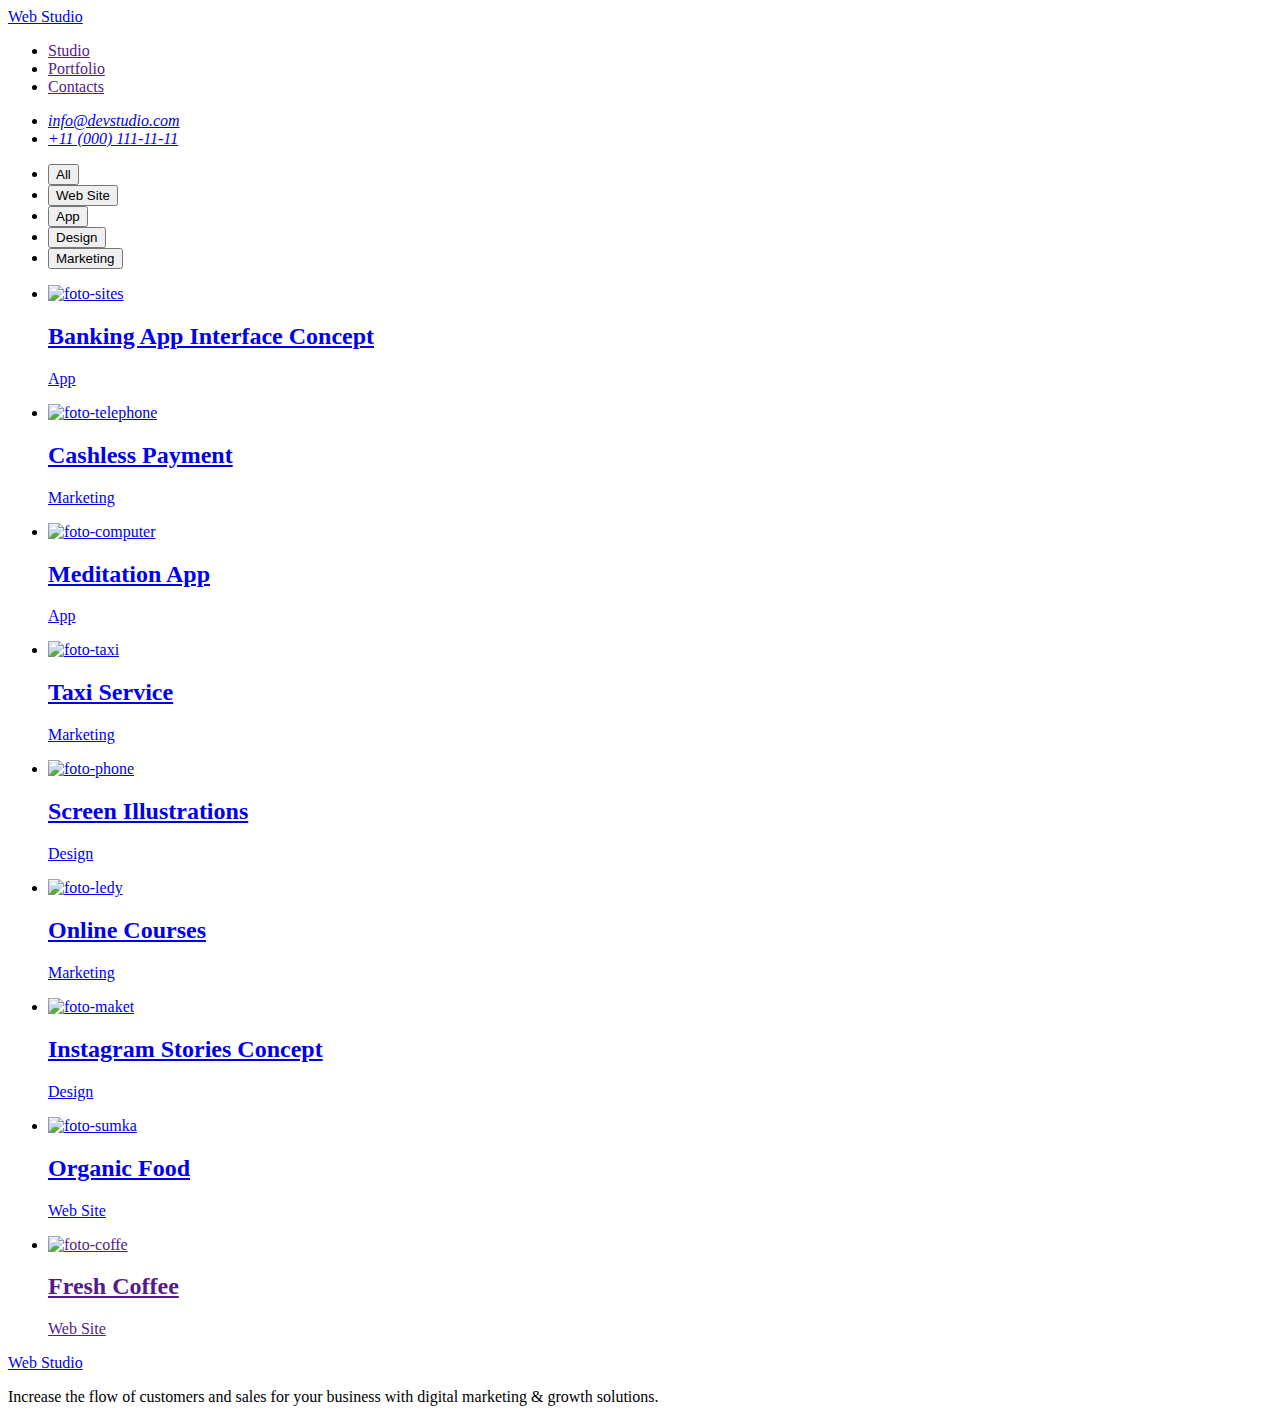
==== portfolio.html @ c6e87c1d "update 123" ====
<!DOCTYPE html>
<html lang="en">
  <head>
    <meta charset="UTF-8" />
    <meta http-equiv="X-UA-Compatible" content="IE=edge" />
    <meta name="viewport" content="width=device-width, initial-scale=1.0" />
    <title>Portfolio</title>
    <link rel="preconnect" href="https://fonts.googleapis.com" />
    <link rel="preconnect" href="https://fonts.gstatic.com" crossorigin />
    <link
      href="https://fonts.googleapis.com/css2?family=Raleway:wght@800&family=Roboto:wght@400;500;700;900&display=swap"
      rel="stylesheet"
    />
    <link rel="stylesheet" href="./css/styles.css" />
  </head>
  <body>
    <!-- Header -->
    <header class="header">
      <nav class="header-nav">
        <a class="nav-link link" href="./portfolio.html"
          >Web <span class="logo-text logo-text-header">Studio</span>
        </a>
        <ul class="header-items list">
          <li class="header-item">
            <a class="header-link link" href="">Studio</a>
          </li>
          <li class="header-item">
            <a class="header-link link" href="">Portfolio</a>
          </li>
          <li class="header-item">
            <a class="header-link link" href="">Contacts</a>
          </li>
        </ul>
      </nav>
      <address class="adress">
        <ul class="list-contact list">
          <li class="contact-item list">
            <a class="contact-link link" href="mailto:info@devstudio.com"
              >info@devstudio.com</a
            >
          </li>

          <li class="contact-item list">
            <a class="contact-link link" href="tel:+110001111111"
              >+11 (000) 111-11-11</a
            >
          </li>
        </ul>
      </address>
    </header>
    <!-- Унікальний контент сторінки -->
    <main>
      <section>
        <h1 class="heading" hidden>WebStudio</h1>
        <ul class="hero-pages list">
          <li class="hero-page-item list">
            <button class="hero-btn" type="button">All</button>
          </li>
          <li class="hero-page-item list">
            <button class="hero-btn" type="button">Web Site</button>
          </li>
          <li class="hero-page-item list">
            <button class="hero-btn" type="button">App</button>
          </li>
          <li class="hero-page-item list">
            <button class="hero-btn" type="button">Design</button>
          </li>
          <li class="hero-page-item list">
            <button class="hero-btn" type="button">Marketing</button>
          </li>
        </ul>
        <ul class="lists-apps list">
          <li class=" lists-apps-item link">
            <a class="hero-links lin" href="./portfolio.html">
              <img
                src="./images/apps/site.jpg"
                alt="foto-sites"
                width="360"
                height="300"
              />
              <h2 class="caption-text">Banking App Interface Concept</h2>
              <p class="desk-list">App</p>
            </a>
          </li>
          <li class=" lists-apps-item link">
            <a class="hero-links lin" href="./portfolio.html">
              <img
                src="./images/apps/tel.jpg"
                alt="foto-telephone"
                width="360"
                height="300"
              />
              <h2 class="caption-text">Cashless Payment</h2>
              <p class="desk-list">Marketing</p>
            </a>
          </li>
          <li class=" lists-apps-item link">
            <a class="hero-links lin" href="./portfolio.html">
              <img
                src="./images/gadjet/gadjet-computer.jpg"
                alt="foto-computer"
                width="360"
                height="300"
              />
              <h2 class="caption-text">Meditation App</h2>
              <p class="desk-list">App</p>
            </a>
          </li>
          <li class=" lists-apps-item link">
            <a class="hero-links lin" href="./portfolio.html">
              <img
                class="taxi-img"
                src="./images/service/taxi.jpg"
                alt="foto-taxi"
                width="360"
                height="300"
              />
              <h2 class="caption-text">Taxi Service</h2>
              <p class="desk-list">Marketing</p>
            </a>
          </li>
          <li class=" lists-apps-item link">
            <a class="hero-links lin" href="./portfolio.html">
              <img
                class="phone-item"
                src="./images/service/phone.jpg"
                alt="foto-phone"
                width="360"
                height="300"
              />
              <h2 class="caption-text">Screen Illustrations</h2>
              <p class="desk-list">Design</p>
            </a>
          </li>
          <li class=" lists-apps-item link">
            <a class="hero-links lin" href="./portfolio.html">
              <img
                class="ledi-img"
                src="./images/service/ledy.jpg"
                alt="foto-ledy"
                width="360"
                height="300"
              />
              <h2 class="caption-text">Online Courses</h2>
              <p class="desk-list">Marketing</p>
            </a>
          </li>
          <li class=" lists-apps-item link">
            <a class="hero-links lin" href="./portfolio.html">
              <img
                class="maket-img"
                src="./images/concepts/maket.jpg"
                alt="foto-maket"
                width="360"
                height="300"
              />
              <h2 class="caption-text">Instagram Stories Concept</h2>
              <p class="desk-list">Design</p>
            </a>
          </li>
          <li class=" lists-apps-item link">
            <a class="hero-links lin" href="./portfolio.html">
              <img
                class="sumka-img"
                src="./images/concepts/sumka.jpg"
                alt="foto-sumka"
                width="360"
                height="300"
              />
              <h2 class="caption-text">Organic Food</h2>
              <p class="desk-list">Web Site</p>
            </a>
          </li>
          <li class=" lists-apps-item link">
            <a class="hero-links lin" href="">
              <img
                class="coffee-img"
                src="./images/concepts/coffe.jpg"
                alt="foto-coffe"
                width="360"
                height="300"
              />
              <h2 class="caption-text">Fresh Coffee</h2>
              <p class="desk-list">Web Site</p>
            </a>
          </li>
        </ul>
      </section>
    </main>
    <!-- Footer -->
    <footer class="footer">
      <a class="nav-link link" href="./index.html"
        >Web <span class="logo-text logo-text-footer">Studio</span>
      </a>
      <p class="text-footer-link">
        Increase the flow of customers and sales for your business with digital
        marketing & growth solutions.
      </p>
    </footer>
  </body>
</html>
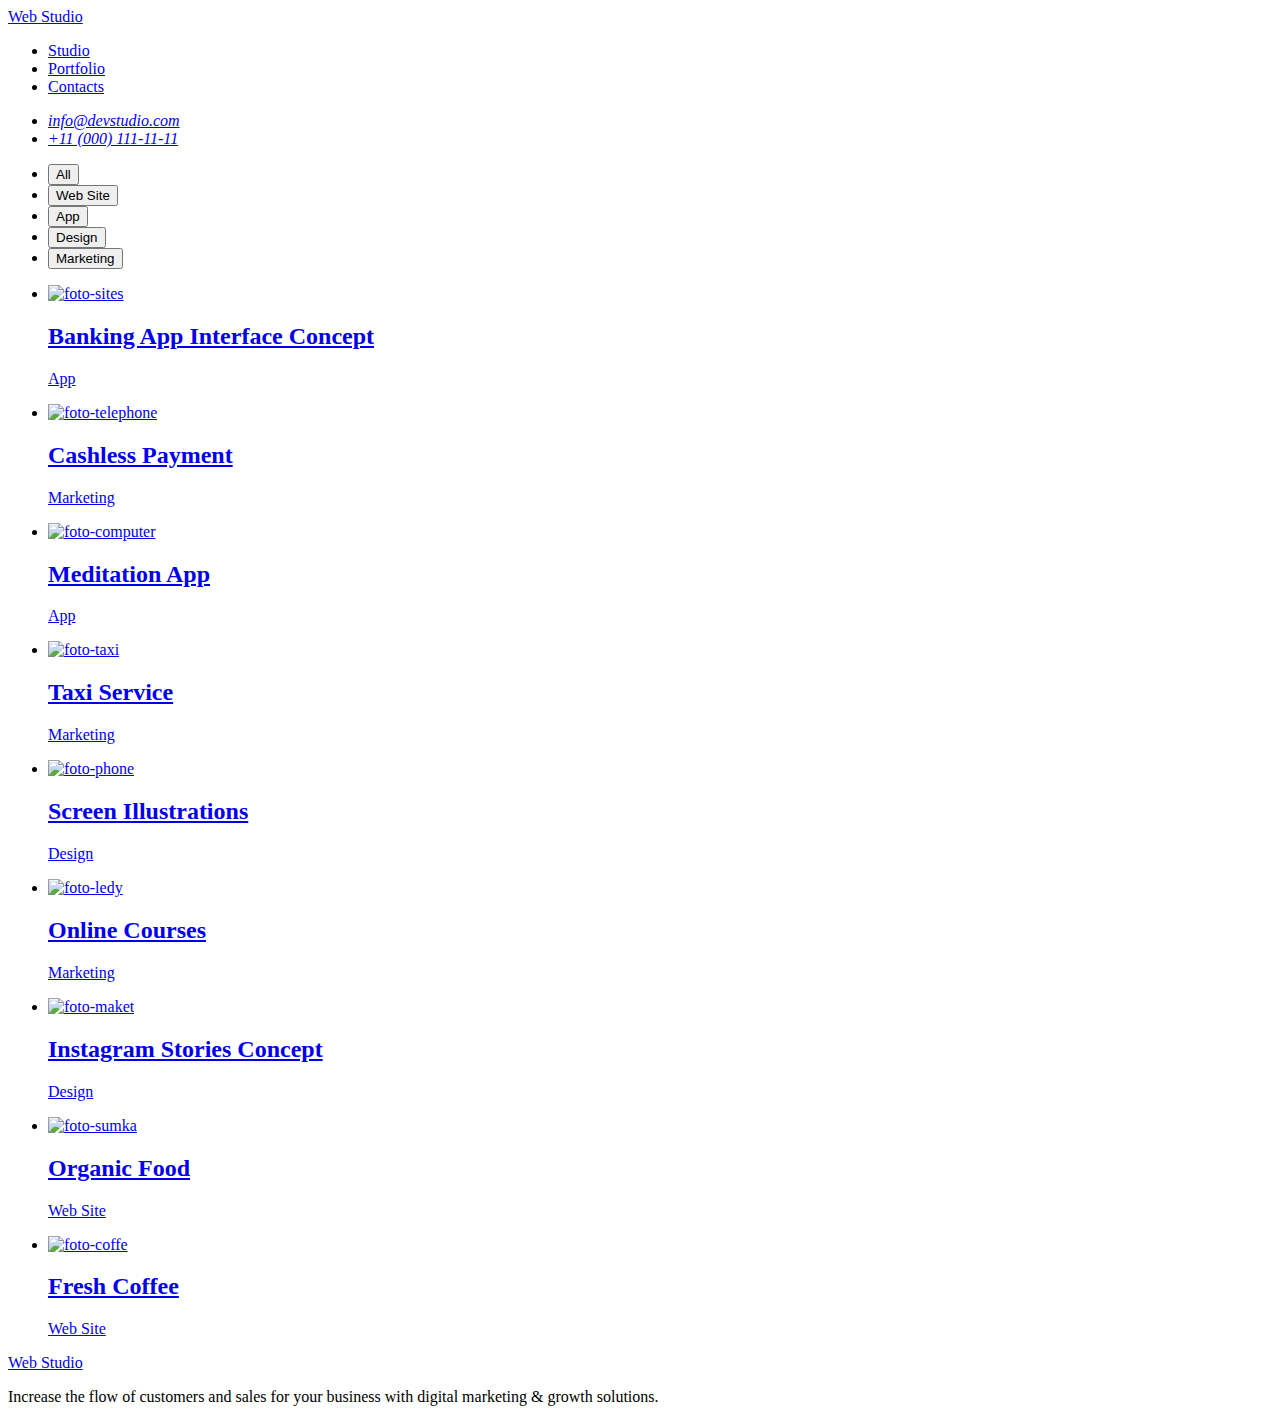
==== commit e25e2a51: "Update portfolio.html" ====
--- a/portfolio.html
+++ b/portfolio.html
@@ -17,18 +17,18 @@
     <!-- Header -->
     <header class="header">
       <nav class="header-nav">
-        <a class="nav-link link" href="./portfolio.html"
+        <a href="./index.html" class="nav-link link"
           >Web <span class="logo-text logo-text-header">Studio</span>
         </a>
         <ul class="header-items list">
           <li class="header-item">
-            <a class="header-link link" href="">Studio</a>
+            <a href="./index.html" class="header-link link">Studio</a>
           </li>
           <li class="header-item">
-            <a class="header-link link" href="">Portfolio</a>
+            <a href="./portfolio.html" class="header-link link">Portfolio</a>
           </li>
           <li class="header-item">
-            <a class="header-link link" href="">Contacts</a>
+            <a href="#" class="header-link link">Contacts</a>
           </li>
         </ul>
       </nav>
@@ -70,8 +70,8 @@
           </li>
         </ul>
         <ul class="lists-apps list">
-          <li class=" lists-apps-item link">
-            <a class="hero-links lin" href="./portfolio.html">
+          <li class="lists-apps-item link">
+            <a href="#" class="hero-links lin">
               <img
                 src="./images/apps/site.jpg"
                 alt="foto-sites"
@@ -82,10 +82,10 @@
               <p class="desk-list">App</p>
             </a>
           </li>
-          <li class=" lists-apps-item link">
-            <a class="hero-links lin" href="./portfolio.html">
-              <img
-                src="./images/apps/tel.jpg"
+          <li class="lists-apps-item link">
+            <a href="#" class="hero-links link">
+              <img
+                src="./images/gadjet/gadjet-telephone.jpg"
                 alt="foto-telephone"
                 width="360"
                 height="300"
@@ -94,8 +94,8 @@
               <p class="desk-list">Marketing</p>
             </a>
           </li>
-          <li class=" lists-apps-item link">
-            <a class="hero-links lin" href="./portfolio.html">
+          <li class="lists-apps-item link">
+            <a href="#" class="hero-links link">
               <img
                 src="./images/gadjet/gadjet-computer.jpg"
                 alt="foto-computer"
@@ -106,8 +106,8 @@
               <p class="desk-list">App</p>
             </a>
           </li>
-          <li class=" lists-apps-item link">
-            <a class="hero-links lin" href="./portfolio.html">
+          <li class="lists-apps-item link">
+            <a href="#" class="hero-links link">
               <img
                 class="taxi-img"
                 src="./images/service/taxi.jpg"
@@ -119,8 +119,8 @@
               <p class="desk-list">Marketing</p>
             </a>
           </li>
-          <li class=" lists-apps-item link">
-            <a class="hero-links lin" href="./portfolio.html">
+          <li class="lists-apps-item link">
+            <a href="#" class="hero-links link">
               <img
                 class="phone-item"
                 src="./images/service/phone.jpg"
@@ -132,8 +132,8 @@
               <p class="desk-list">Design</p>
             </a>
           </li>
-          <li class=" lists-apps-item link">
-            <a class="hero-links lin" href="./portfolio.html">
+          <li class="lists-apps-item link">
+            <a href="#" class="hero-links link">
               <img
                 class="ledi-img"
                 src="./images/service/ledy.jpg"
@@ -145,8 +145,8 @@
               <p class="desk-list">Marketing</p>
             </a>
           </li>
-          <li class=" lists-apps-item link">
-            <a class="hero-links lin" href="./portfolio.html">
+          <li class="lists-apps-item link">
+            <a href="#" class="hero-links link">
               <img
                 class="maket-img"
                 src="./images/concepts/maket.jpg"
@@ -158,8 +158,8 @@
               <p class="desk-list">Design</p>
             </a>
           </li>
-          <li class=" lists-apps-item link">
-            <a class="hero-links lin" href="./portfolio.html">
+          <li class="lists-apps-item list">
+            <a href="#" class="hero-links link">
               <img
                 class="sumka-img"
                 src="./images/concepts/sumka.jpg"
@@ -171,8 +171,8 @@
               <p class="desk-list">Web Site</p>
             </a>
           </li>
-          <li class=" lists-apps-item link">
-            <a class="hero-links lin" href="">
+          <li class="lists-apps-item list">
+            <a href="#" class="hero-links link">
               <img
                 class="coffee-img"
                 src="./images/concepts/coffe.jpg"
@@ -189,7 +189,7 @@
     </main>
     <!-- Footer -->
     <footer class="footer">
-      <a class="nav-link link" href="./index.html"
+      <a class="nav-link link" href="./portfolio.html"
         >Web <span class="logo-text logo-text-footer">Studio</span>
       </a>
       <p class="text-footer-link">
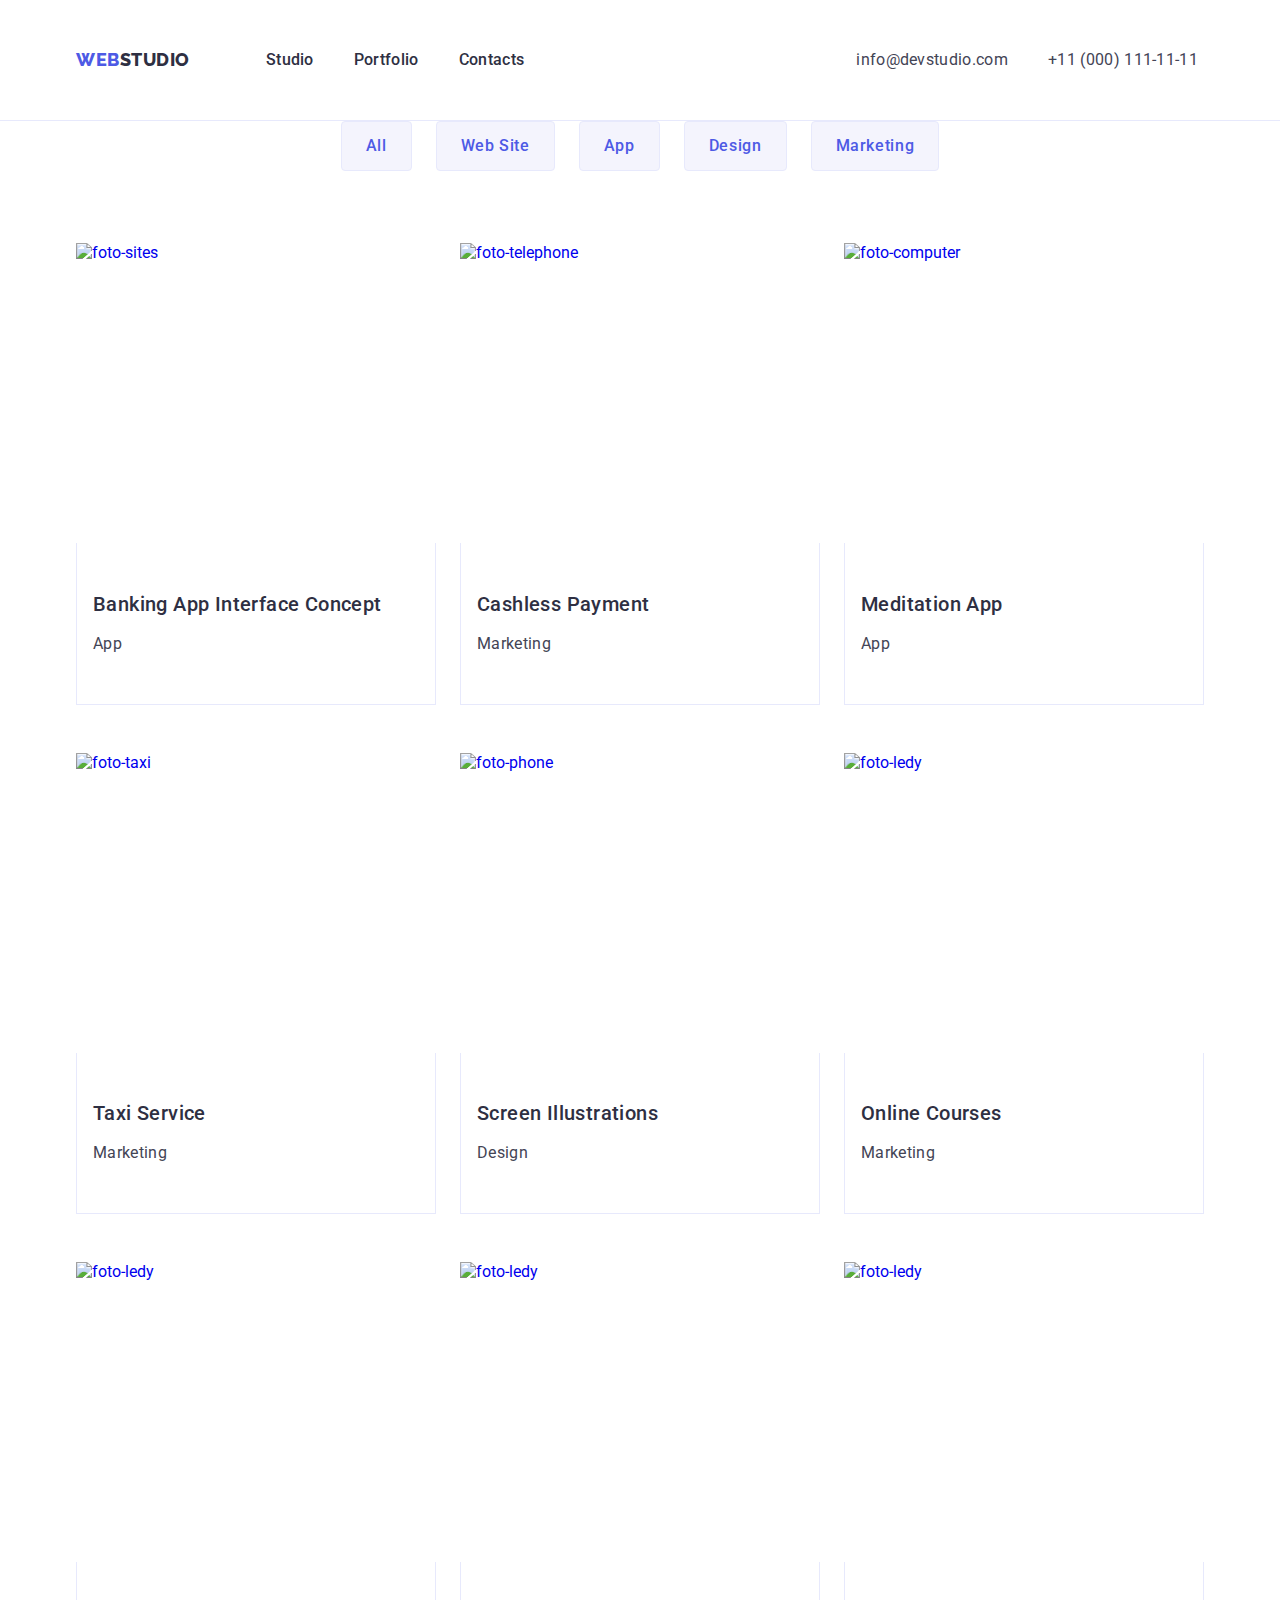
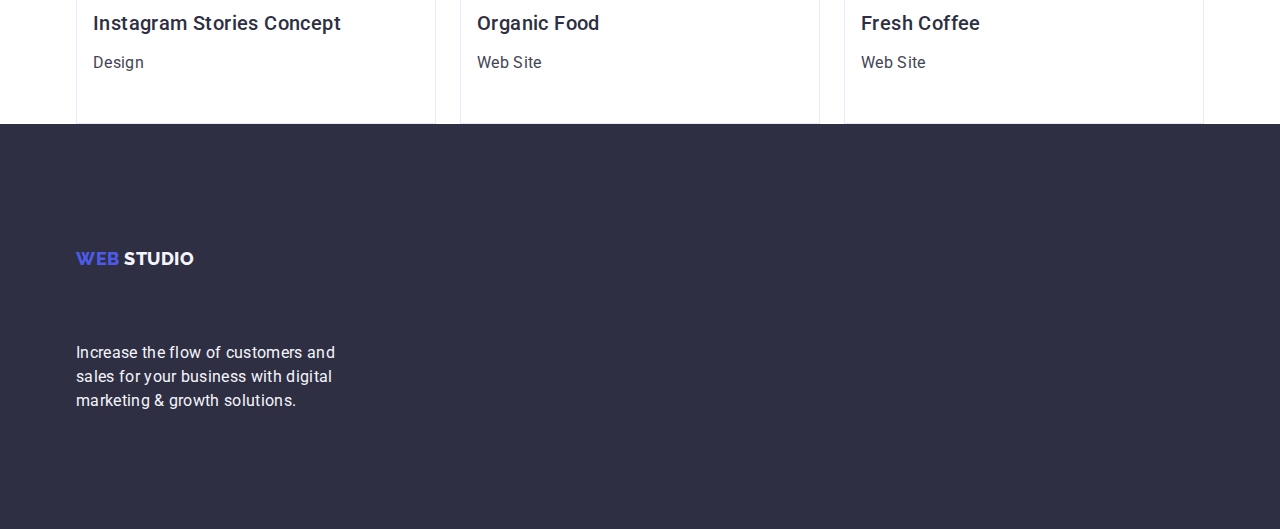
==== commit 8ca71203: "final" ====
--- a/portfolio.html
+++ b/portfolio.html
@@ -11,191 +11,229 @@
       href="https://fonts.googleapis.com/css2?family=Raleway:wght@800&family=Roboto:wght@400;500;700;900&display=swap"
       rel="stylesheet"
     />
+    <link
+      rel="stylesheet"
+      href="https://cdnjs.cloudflare.com/ajax/libs/modern-normalize/1.1.0/modern-normalize.min.css"
+      integrity="sha512-wpPYUAdjBVSE4KJnH1VR1HeZfpl1ub8YT/NKx4PuQ5NmX2tKuGu6U/JRp5y+Y8XG2tV+wKQpNHVUX03MfMFn9Q=="
+      crossorigin="anonymous"
+      referrerpolicy="no-referrer"
+    />
     <link rel="stylesheet" href="./css/styles.css" />
   </head>
   <body>
     <!-- Header -->
     <header class="header">
-      <nav class="header-nav">
-        <a href="./index.html" class="nav-link link"
-          >Web <span class="logo-text logo-text-header">Studio</span>
-        </a>
-        <ul class="header-items list">
-          <li class="header-item">
-            <a href="./index.html" class="header-link link">Studio</a>
-          </li>
-          <li class="header-item">
-            <a href="./portfolio.html" class="header-link link">Portfolio</a>
-          </li>
-          <li class="header-item">
-            <a href="#" class="header-link link">Contacts</a>
-          </li>
-        </ul>
-      </nav>
-      <address class="adress">
-        <ul class="list-contact list">
-          <li class="contact-item list">
-            <a class="contact-link link" href="mailto:info@devstudio.com"
-              >info@devstudio.com</a
-            >
-          </li>
-
-          <li class="contact-item list">
-            <a class="contact-link link" href="tel:+110001111111"
-              >+11 (000) 111-11-11</a
-            >
-          </li>
-        </ul>
-      </address>
+      <div class="container flex">
+        <nav class="header-nav">
+          <a href="./index.html" class="nav-link link zmina"
+            >Web <span class="logo-text logo-text-header">Studio</span>
+          </a>
+          <ul class="header-items list zmina">
+            <li class="header-item">
+              <a href="./index.html" class="header-link link zmina">Studio</a>
+            </li>
+            <li class="header-item">
+              <a href="./portfolio.html" class="header-link link zmina"
+                >Portfolio</a
+              >
+            </li>
+            <li class="header-item">
+              <a class="header-link link" href="">Contacts</a>
+            </li>
+          </ul>
+        </nav>
+        <address class="adress zmina">
+          <ul class="list-contact list">
+            <li class="contact-item">
+              <a href="mailto:info@devstudio.com" class="contact-link link"
+                >info@devstudio.com</a
+              >
+            </li>
+            <li>
+              <a href="tel:+110001111111" class="contact-link link"
+                >+11 (000) 111-11-11</a
+              >
+            </li>
+          </ul>
+        </address>
+      </div>
     </header>
     <!-- Унікальний контент сторінки -->
     <main>
-      <section>
-        <h1 class="heading" hidden>WebStudio</h1>
-        <ul class="hero-pages list">
-          <li class="hero-page-item list">
-            <button class="hero-btn" type="button">All</button>
-          </li>
-          <li class="hero-page-item list">
-            <button class="hero-btn" type="button">Web Site</button>
-          </li>
-          <li class="hero-page-item list">
-            <button class="hero-btn" type="button">App</button>
-          </li>
-          <li class="hero-page-item list">
-            <button class="hero-btn" type="button">Design</button>
-          </li>
-          <li class="hero-page-item list">
-            <button class="hero-btn" type="button">Marketing</button>
-          </li>
-        </ul>
-        <ul class="lists-apps list">
-          <li class="lists-apps-item link">
-            <a href="#" class="hero-links lin">
-              <img
-                src="./images/apps/site.jpg"
-                alt="foto-sites"
-                width="360"
-                height="300"
-              />
-              <h2 class="caption-text">Banking App Interface Concept</h2>
-              <p class="desk-list">App</p>
-            </a>
-          </li>
-          <li class="lists-apps-item link">
-            <a href="#" class="hero-links link">
-              <img
-                src="./images/gadjet/gadjet-telephone.jpg"
-                alt="foto-telephone"
-                width="360"
-                height="300"
-              />
-              <h2 class="caption-text">Cashless Payment</h2>
-              <p class="desk-list">Marketing</p>
-            </a>
-          </li>
-          <li class="lists-apps-item link">
-            <a href="#" class="hero-links link">
-              <img
-                src="./images/gadjet/gadjet-computer.jpg"
-                alt="foto-computer"
-                width="360"
-                height="300"
-              />
-              <h2 class="caption-text">Meditation App</h2>
-              <p class="desk-list">App</p>
-            </a>
-          </li>
-          <li class="lists-apps-item link">
-            <a href="#" class="hero-links link">
-              <img
-                class="taxi-img"
-                src="./images/service/taxi.jpg"
-                alt="foto-taxi"
-                width="360"
-                height="300"
-              />
-              <h2 class="caption-text">Taxi Service</h2>
-              <p class="desk-list">Marketing</p>
-            </a>
-          </li>
-          <li class="lists-apps-item link">
-            <a href="#" class="hero-links link">
-              <img
-                class="phone-item"
-                src="./images/service/phone.jpg"
-                alt="foto-phone"
-                width="360"
-                height="300"
-              />
-              <h2 class="caption-text">Screen Illustrations</h2>
-              <p class="desk-list">Design</p>
-            </a>
-          </li>
-          <li class="lists-apps-item link">
-            <a href="#" class="hero-links link">
-              <img
-                class="ledi-img"
-                src="./images/service/ledy.jpg"
-                alt="foto-ledy"
-                width="360"
-                height="300"
-              />
-              <h2 class="caption-text">Online Courses</h2>
-              <p class="desk-list">Marketing</p>
-            </a>
-          </li>
-          <li class="lists-apps-item link">
-            <a href="#" class="hero-links link">
-              <img
-                class="maket-img"
-                src="./images/concepts/maket.jpg"
-                alt="foto-maket"
-                width="360"
-                height="300"
-              />
-              <h2 class="caption-text">Instagram Stories Concept</h2>
-              <p class="desk-list">Design</p>
-            </a>
-          </li>
-          <li class="lists-apps-item list">
-            <a href="#" class="hero-links link">
-              <img
-                class="sumka-img"
-                src="./images/concepts/sumka.jpg"
-                alt="foto-sumka"
-                width="360"
-                height="300"
-              />
-              <h2 class="caption-text">Organic Food</h2>
-              <p class="desk-list">Web Site</p>
-            </a>
-          </li>
-          <li class="lists-apps-item list">
-            <a href="#" class="hero-links link">
-              <img
-                class="coffee-img"
-                src="./images/concepts/coffe.jpg"
-                alt="foto-coffe"
-                width="360"
-                height="300"
-              />
-              <h2 class="caption-text">Fresh Coffee</h2>
-              <p class="desk-list">Web Site</p>
-            </a>
-          </li>
-        </ul>
+      <section class="main-hero-btn">
+        <div class="container">
+          <!--========= Hiden H1======= -->
+          <h1 class="heading visually-hidden">WebStudio</h1>
+          <ul class="hero-pages list">
+            <li class="hero-page-item link">
+              <button class="hero-btn" type="button">All</button>
+            </li>
+            <li class="hero-page-item link">
+              <button class="hero-btn" type="button">Web Site</button>
+            </li>
+            <li class="hero-page-item link">
+              <button class="hero-btn" type="button">App</button>
+            </li>
+            <li class="hero-page-item link">
+              <button class="hero-btn" type="button">Design</button>
+            </li>
+            <li class="hero-page-item list">
+              <button class="hero-btn" type="button">Marketing</button>
+            </li>
+          </ul>
+          <ul class="lists-apps list">
+            <li class="lists-apps-item link">
+              <a href="#" class="hero-links link">
+                <img
+                  src="./images/apps/site.jpg"
+                  alt="foto-sites"
+                  width="360"
+                  height="300"
+                />
+                <div class="bloc-list-apps">
+                  <h2 class="caption-text link">
+                    Banking App Interface Concept
+                  </h2>
+                  <p class="desk-list">App</p>
+                </div>
+              </a>
+            </li>
+            <li class="lists-apps-item link">
+              <a href="#" class="hero-links link">
+                <img
+                  src="./images/gadjet/gadjet-telephone.jpg"
+                  alt="foto-telephone"
+                  width="360"
+                  height="300"
+                />
+                <div class="bloc-list-apps">
+                  <h2 class="caption-text link">Cashless Payment</h2>
+                  <p class="desk-list">Marketing</p>
+                </div>
+              </a>
+            </li>
+            <li class="lists-apps-item link">
+              <a href="#" class="hero-links link">
+                <img
+                  src="./images/gadjet/gadjet-computer.jpg"
+                  alt="foto-computer"
+                  width="360"
+                  height="300"
+                />
+                <div class="bloc-list-apps">
+                  <h2 class="caption-text link">Meditation App</h2>
+                  <p class="desk-list">App</p>
+                </div>
+              </a>
+            </li>
+            <li class="lists-apps-item link">
+              <a href="#" class="hero-links link">
+                <img
+                  class="taxi-img"
+                  src="./images/service/taxi.jpg"
+                  alt="foto-taxi"
+                  width="360"
+                  height="300"
+                />
+                <div class="bloc-list-apps">
+                  <h2 class="caption-text link">Taxi Service</h2>
+                  <p class="desk-list">Marketing</p>
+                </div>
+              </a>
+            </li>
+            <li class="lists-apps-item link">
+              <a href="#" class="hero-links link">
+                <img
+                  class="phone-item"
+                  src="./images/service/phone.jpg"
+                  alt="foto-phone"
+                  width="360"
+                  height="300"
+                />
+                <div class="bloc-list-apps">
+                  <h2 class="caption-text link">Screen Illustrations</h2>
+                  <p class="desk-list">Design</p>
+                </div>
+              </a>
+            </li>
+            <li class="lists-apps-item link">
+              <a href="#" class="hero-links link">
+                <img
+                  class="ledi-img"
+                  src="./images/service/ledy.jpg"
+                  alt="foto-ledy"
+                  width="360"
+                  height="300"
+                />
+                <div class="bloc-list-apps">
+                  <h2 class="caption-text link">Online Courses</h2>
+                  <p class="desk-list">Marketing</p>
+                </div>
+              </a>
+            </li>
+            <li class="lists-apps-item link">
+              <a href="#" class="hero-links link">
+                <img
+                  class="ledi-img"
+                  src="./images/concepts/maket.jpg"
+                  alt="foto-ledy"
+                  width="360"
+                  height="300"
+                />
+                <div class="bloc-list-apps">
+                  <h2 class="caption-text link">Instagram Stories Concept</h2>
+                  <p class="desk-list">Design</p>
+                </div>
+              </a>
+            </li>
+            <li class="lists-apps-item link">
+              <a href="#" class="hero-links link">
+                <img
+                  class="ledi-img"
+                  src="./images/concepts/sumka.jpg"
+                  alt="foto-ledy"
+                  width="360"
+                  height="300"
+                />
+                <div class="bloc-list-apps">
+                  <h2 class="caption-text link">Organic Food</h2>
+                  <p class="desk-list">Web Site</p>
+                </div>
+              </a>
+            </li>
+            <li class="lists-apps-item link">
+              <a href="#" class="hero-links link">
+                <img
+                  class="ledi-img"
+                  src="./images/concepts/coffe.jpg"
+                  alt="foto-ledy"
+                  width="360"
+                  height="300"
+                />
+                <div class="bloc-list-apps">
+                  <h2 class="caption-text link">Fresh Coffee</h2>
+                  <p class="desk-list">Web Site</p>
+                </div>
+              </a>
+            </li>
+          </ul>
+        </div>
       </section>
     </main>
     <!-- Footer -->
     <footer class="footer">
-      <a class="nav-link link" href="./portfolio.html"
-        >Web <span class="logo-text logo-text-footer">Studio</span>
-      </a>
-      <p class="text-footer-link">
-        Increase the flow of customers and sales for your business with digital
-        marketing & growth solutions.
-      </p>
+      <div class="container">
+        <a class="nav-link link footer-modificate" href="./portfolio.html"
+          >Web
+          <span class="logo-text logo-text-footer footer-modificate"
+            >Studio</span
+          >
+        </a>
+        <p class="text-footer-link">
+          Increase the flow of customers and sales for your business with
+          digital marketing & growth solutions.
+        </p>
+      </div>
     </footer>
   </body>
 </html>
--- a/css/styles.css
+++ b/css/styles.css
@@ -0,0 +1,565 @@
+:root {
+    --accent-link: #4d5ae5;
+    --accent-white: #F4F4FD;
+    --accent-hero-btn: #e7e9fc;
+}
+
+
+*,
+*::before,
+*::after {
+    box-sizing: border-box;
+}
+/* У цієї блокової моделі властивості width і height встановлюють фінальні розміри елемента,
+а не його області вмісту. Контент автоматично «стискається» таким чином,
+щоб всередині контейнера ще помістилися padding і border. */
+
+/* =============Reset style (margin and padding)============ */
+
+body {
+    margin: 0;
+}
+
+
+h1, h2, h3, h4, h5, h6, p, {
+    margin: 0;
+}
+
+
+ul {
+    margin: 0;
+    padding: 0;
+} 
+
+
+img {
+    display: block;
+    max-width: 100%;
+    height: auto;
+}
+    
+
+
+/* ======================/ RESET  ============================ */
+
+
+.link {
+    text-decoration: none;
+}
+
+
+.list {
+    list-style: none;
+}
+
+
+body {
+font-family: 'Roboto', sans-serif;
+text-decoration: none;
+background-color: #FFFFFF;
+color: #434455;
+}
+
+
+.adress {
+    font-style: normal;
+    margin-left: 332px;
+}
+
+
+.logo-text {
+    font-family: 'Raleway',sans-serif;
+    font-style: normal;
+    font-weight: 800;
+    font-size: 18px;
+    line-height: 1.17;
+    display: flex;
+    align-items: center;
+    letter-spacing: 0.03em;
+    text-transform: uppercase;
+}
+
+
+.logo-text-header {
+    color: #2E2F42;
+}
+
+
+.logo-text-footer {
+    color: var(--accent-white);
+}
+
+
+.nav-link {
+    font-family: 'Raleway',sans-serif;;
+    font-style: normal;
+    font-weight: 800;
+    font-size: 18px;
+    line-height: 1.17;
+    display: flex;
+    align-items: center;
+    text-transform: uppercase;
+    letter-spacing: 0.03em;
+    color: #4D5AE5;
+    margin-right: 76px;
+    /*  pravka */
+    padding-top: 24px;
+    padding-bottom: 24px;
+}
+
+.zmina {
+    padding-top: 24px;
+    padding-bottom: 24px;
+}
+
+/* ===============Components============== */
+
+
+/* =================/Components=========== */
+
+/* =================Header================ */
+.header {
+    border-bottom: 1px solid #e7e9fc;
+    padding: 24px 0;
+    /* zmina */
+}
+
+.header-nav {
+    display: flex;
+    align-items: center;
+}
+.header-link {
+    font-style: normal;
+    font-weight: 500;        
+    font-size: 16px;
+    line-height: 1.5;
+    letter-spacing: 0.02em;
+    color: #2E2F42;
+}
+
+
+.header-link:hover,
+.header-link:focus {
+    color: #404BBF;
+}
+
+
+.contact-link {
+    font-style: normal;
+    font-weight: 400;
+    font-size: 16px;
+    line-height: 1.5;
+    letter-spacing: 0.02em;
+    color: #434455;
+}
+
+
+.contact-link:hover,
+.contact-link:focus {
+    color: #404BBF;
+}
+
+.header-items {
+    display: flex;
+    gap: 40px;
+}
+
+.heder-item {
+    width: calc((100% - 80px) / 3);
+}
+
+.list-contact {
+    display: flex;
+    gap: 40px;
+}
+
+/* ====================/Header============= */
+
+/* ===========Steps========== */
+
+.steps-items {
+    background-color: #FFFFFF;
+}
+
+
+/* =========================Main====================== */
+
+.main-section {
+    background-color: #2e2f42;
+    padding-top: 188px;
+    padding-bottom: 188px;
+}
+
+.container {
+    width: 1158px;
+    margin: 0 auto;
+    padding-left: 15px;
+    padding-right: 15px;
+    padding-bottom: 0;
+    padding-top: 0;
+}
+
+
+.flex {
+    display: flex;
+    /* padding-top: 24px;
+    padding-bottom: 24px; */
+}
+
+.main-title {
+    font-family: 'Roboto';
+    font-style: normal;
+    font-weight: 700;
+    font-size: 56px;
+    line-height: 1.07;
+    text-align: center;
+    letter-spacing: 0.02em;
+    color: #FFFFFF;
+    margin-bottom: 48px;
+    max-width: 496px;
+    margin-right: auto;
+    margin-left: auto;
+}
+
+.main-btn {
+    font-family: "Roboto", sans-serif;
+    font-style: normal;
+    display: block;
+    font-weight: 500;
+    font-size: 16px;
+    line-height: 1.5;
+    display: block
+    align-items: center;
+    letter-spacing: 0.04em;
+    background-color: #4D5AE5;
+    color: #FFFFFF;
+    cursor: pointer;
+    margin-left: auto;
+    margin-right: auto;
+    padding: 16px 32px;
+    box-shadow: 0px 4px 4px rgba(0, 0, 0, 0.15);
+    border-radius: 4px;
+    min-width: 169px;
+    height: 56px;
+    border: none;
+    border-radius: 4px;
+}
+
+.main-btn:hover,
+.main-btn:focus {
+    background-color: #404BBF;
+    color: #FFFFFF;
+}
+
+.title-steps {
+    font-style: normal;
+    font-weight: 500;
+    font-size: 20px;
+    line-height: 1.2;
+    letter-spacing: 0.02em;
+    color: #2E2F42;
+}
+
+
+.text {
+    font-style: normal;
+    font-weight: 400;
+    font-size: 16px;
+    line-height: 1.5;
+    letter-spacing: 0.02em;
+    color: #434455;
+}
+
+
+/* ============Sections 1====================== */
+
+.sections-steps {
+    padding-bottom: 120px;
+    padding-top: 120px;
+    padding-right: 0;
+    padding-left: 0;
+}
+
+.steps-items {
+    display: flex;
+    gap: 24px;
+}
+
+.title-steps {
+    margin-bottom: 8px;
+}
+
+.steps-item {
+    width: calc((100% - 72px) / 4);
+}
+
+/*===================Hiden H2============ */
+
+.visually-hidden {
+    position: absolute;
+    width: 1px;
+    height: 1px;
+    margin: -1px;
+    border: 0;
+    padding: 0;
+    white-space: nowrap;
+    clip-path: inset(100%);
+    clip: rect(0 0 0 0);
+    overflow: hidden;
+}
+/* ================= /Section 1============== */
+/* =================== Section 2 - Doing=============== */
+
+.sections-doing {
+    padding-bottom: 120px;
+}
+
+
+.title-doing {
+    font-style: normal;
+    font-weight: 700;
+    font-size: 36px;
+    line-height: 1.11;
+    text-align: center;
+    letter-spacing: 0.02em;
+    text-transform: capitalize;
+    color: #2E2F42;
+}
+.title-doing {
+    margin-bottom: 72px;
+}
+
+ .list-doing {
+    display: flex;
+    gap: 24px;
+ }
+
+ .item-doing {
+    width: calc((100% - 48px) / 3);
+    
+ }
+
+/* ================= sections Team================== */
+
+
+.section-team {
+    background-color: var(--accent-white);
+    padding-top: 120px;
+    padding-bottom: 120px;
+}
+
+
+
+.title-team {
+    font-style: normal;
+    font-weight: 700;
+    font-size: 36px;
+    line-height: 1.11;
+    text-align: center;
+    letter-spacing: 0.02em;
+    text-transform: capitalize;
+    color: #2E2F42;
+    margin-bottom: 72px;
+
+}
+
+.list-team {
+    display: flex;
+    gap: 24px;
+}
+
+
+.item-team {
+    background-color: #FFFFFF;
+    width: calc((100% - 72px) / 4);
+    box-shadow: 0px 1px 6px rgba(46, 47, 66, 0.08), 0px 1px 1px rgba(46, 47, 66, 0.16), 0px 2px 1px rgba(46, 47, 66, 0.08);
+    border-radius: 0px 0px 4px 4px;
+}
+
+
+.bloc-list-team {
+    padding-left: 16px;
+    padding-right: 16px;
+    padding-top: 32px;
+    padding-bottom: 32px;
+}
+
+.caption-team {
+    font-style: normal;
+    font-weight: 500;
+    font-size: 20px;
+    line-height: 1.2;
+    text-align: center;
+    letter-spacing: 0.02em;
+    color: #2E2F42;
+    margin-bottom: 8px;
+}
+
+
+.profesion {
+    font-style: normal;
+    font-weight: 400;
+    font-size: 16px;
+    line-height: 1.5;
+    text-align: center;
+    letter-spacing: 0.02em;
+    color: #434455;
+}
+
+
+/* ================ /Team ==============*/
+
+
+.team {
+    background-color: var(--accent-white);
+}
+
+
+/* ==========Footer============= */
+
+
+.text-footer-link {
+    font-weight: 400;
+    font-size: 16px;
+    line-height: 1.5;
+    letter-spacing: 0.02em;
+    color: var(--accent-white);
+}
+
+
+/* ======================Footer========= */
+
+
+/* =================PORTFOLIO============ */
+
+
+.header {
+    font-style: normal;
+}
+
+
+/* ===========Hero=========== */
+
+
+.main-her-btn {
+    padding-top: 96px;
+    padding-bottom: 120px;
+}
+
+.caption-text {
+    font-family: 'Roboto',sans-serif;
+    text-decoration: none;
+    font-style: normal;
+    font-weight: 500;
+    font-size: 20px;
+    line-height: 1.2;
+    letter-spacing: 0.02em;
+    color: #2E2F42;
+
+}
+
+
+.desk-list {
+    font-family: 'Roboto',sans-serif;
+    font-style: normal;
+    font-weight: 400;
+    font-size: 16px;
+    line-height: 1.5;
+    letter-spacing: 0.02em;
+    color: #434455;
+}
+
+
+.hero-pages {
+    text-decoration: none;
+    display: flex;
+    justify-content: center;
+    gap: 24px;
+    margin-bottom: 72px;
+}
+
+
+.hero-btn {
+    font-family: "Roboto", sans-serif;
+    font-style: normal;
+    font-weight: 500;
+    font-size: 16px;
+    line-height: 1.5;
+    display: flex;
+    align-items: center;
+    text-align: center;
+    letter-spacing: 0.04em;
+    background-color: var(--accent-white);
+    color: var(--accent-link);
+    cursor: pointer;
+    padding: 12px 24px;
+    border: 1px solid var(--accent-hero-btn);
+    border-radius: 4px;
+}
+
+
+.hero-btn:hover,
+.hero-btn:focus {
+    background-color: #404BBF;
+    color: #FFFFFF;
+    border: 1px solid transparent;
+}
+
+
+.lists-apps {
+    display: flex;
+    flex-wrap: wrap;
+    column-gap: 24px;
+    row-gap: 48px;
+}
+
+.lists-apps-item {
+    width: calc((100% - 48px) / 3);
+}
+
+.bloc-list-apps {
+    padding: 32px 16px;
+    border: 1px solid #e7e9fc;
+    border-top: none;
+}
+
+
+.caption-text {
+    margin-bottom: 8px;
+}
+
+.heding-text {
+    font-weight: 500;
+    font-size: 20px;
+    line-height: 1.2;
+    letter-spacing: 0.02em;
+    color: #2E2F42;
+}
+
+
+.heading-subtitle {
+    font-weight: 400;
+    font-size: 16px;
+    line-height: 24px;
+    letter-spacing: 0.02em;
+     color: #434455;
+}
+
+
+/* =======Footer======= */
+
+
+.footer {
+    background-color: #2e2f42;
+    padding-top: 100px;
+    padding-bottom: 100px;
+}
+
+.footer-modificate {
+    display: inline-block;
+    margin-bottom: 16px;
+}
+
+.text-footer-link {
+    max-width: 264px;
+}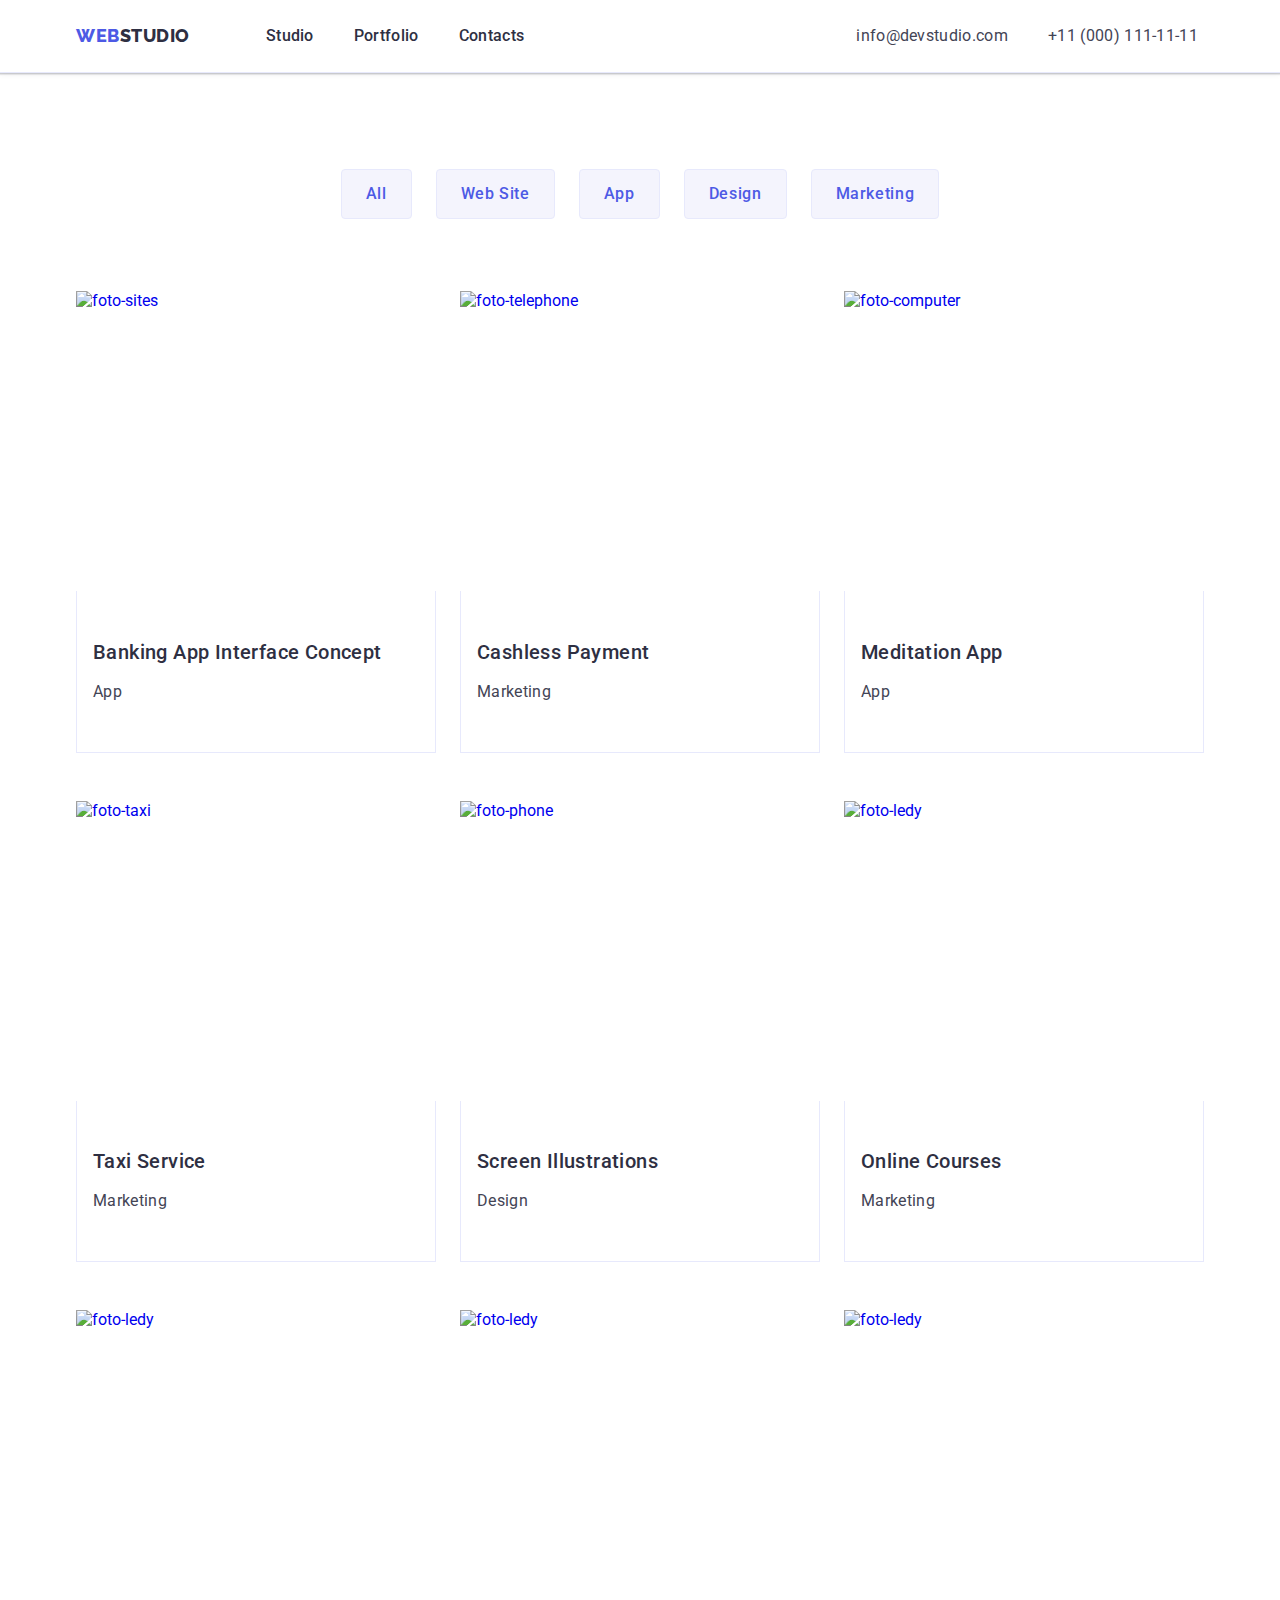
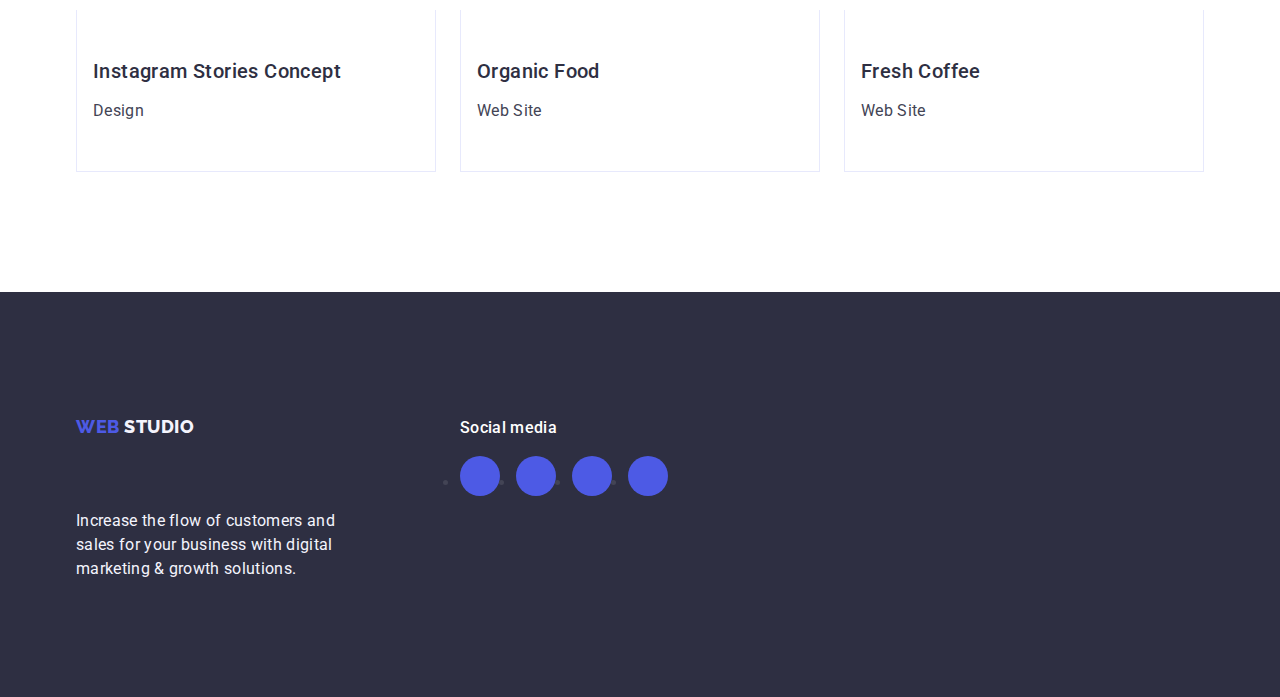
==== commit 202933ac: "footer hw4" ====
--- a/portfolio.html
+++ b/portfolio.html
@@ -222,8 +222,9 @@
     </main>
     <!-- Footer -->
     <footer class="footer">
-      <div class="container">
-        <a class="nav-link link footer-modificate" href="./portfolio.html"
+      <div class="container footer-icon">
+        <div class="box-logo">
+          <a class="nav-link link footer-modificate" href="./portfolio.html"
           >Web
           <span class="logo-text logo-text-footer footer-modificate"
             >Studio</span
@@ -233,6 +234,42 @@
           Increase the flow of customers and sales for your business with
           digital marketing & growth solutions.
         </p>
+        </div>
+        <div class="box-soc-hub">
+          <p class="subtitle-soc">Social media</p>
+          <ul class="soc-hub-list">
+            <li class="soc-hub-item">
+              <a href="#" class="soc-hub-link">
+                <svg class="soc-hub-icons" width="24" height="24">
+                  <use href="./images/" />
+                </svg>
+              </a>
+            </li>
+            <li class="soc-hub-item">
+              <a href="#" class="soc-hub-link">
+                <svg class="soc-hub-icons" width="24" height="24">
+                  <use href="./images/" />
+                </svg>
+              </a>
+            </li>
+            <li class="soc-hub-item">
+              <a href="#" class="soc-hub-link">
+                <svg class="soc-hub-icons" width="24" height="24">
+                  <use href="./images/" />
+                </svg>
+              </a>
+            </li>
+            <li class="soc-hub-item">
+              <a href="#" class="soc-hub-link">
+                <svg class="soc-hub-icons" width="24" height="24">
+                  <use href="./images/" />
+                </svg>
+              </a>
+            </li>
+          </ul>
+
+        </div>
+        
       </div>
     </footer>
   </body>
--- a/css/styles.css
+++ b/css/styles.css
@@ -2,6 +2,7 @@
     --accent-link: #4d5ae5;
     --accent-white: #F4F4FD;
     --accent-hero-btn: #e7e9fc;
+    --accent-footer-soc: #FFFFFF;
 }
 
 
@@ -120,8 +121,7 @@
 /* =================Header================ */
 .header {
     border-bottom: 1px solid #e7e9fc;
-    padding: 24px 0;
-    /* zmina */
+    box-shadow: 0px 2px 1px rgba(46, 47, 66, 0.08), 0px 1px 1px rgba(46, 47, 66, 0.16), 0px 1px 6px rgba(46, 47, 66, 0.08);
 }
 
 .header-nav {
@@ -427,7 +427,56 @@
 }
 
 
-/* ======================Footer========= */
+.footer-icon {
+    display: flex;
+    align-items: baseline;
+
+}
+
+.box-logo {
+    margin-right: 120px;
+
+}
+
+.subtitle-soc {
+    font-weight: 500;
+    font-size: 16px;
+    line-height: 1.5;
+    letter-spacing: 0.02em;
+    color: var(--accent-footer-soc);
+    margin-bottom: 16px;
+}
+
+.soc-hub-list {
+    display: flex;
+    gap: 16px;
+}
+
+.soc-hub-item {
+    width: 40px;
+    height: 40px;
+}
+
+.soc-hub-link {
+    width: 100%;
+    height: 100%;
+    background-color: var(--accent-link);
+    border-radius: 50%;
+    display: flex;
+    align-items: center;
+    justify-content: center;
+}
+
+.soc-hub-link:hover,
+.soc-hub-link:focus {
+    background-color: #31d0aa;
+}
+
+.soc-hub-icons {
+    fill: var(--accent-white);
+}
+
+/* ====================== /Footer ========= */
 
 
 /* =================PORTFOLIO============ */
@@ -441,7 +490,7 @@
 /* ===========Hero=========== */
 
 
-.main-her-btn {
+.main-hero-btn {
     padding-top: 96px;
     padding-bottom: 120px;
 }
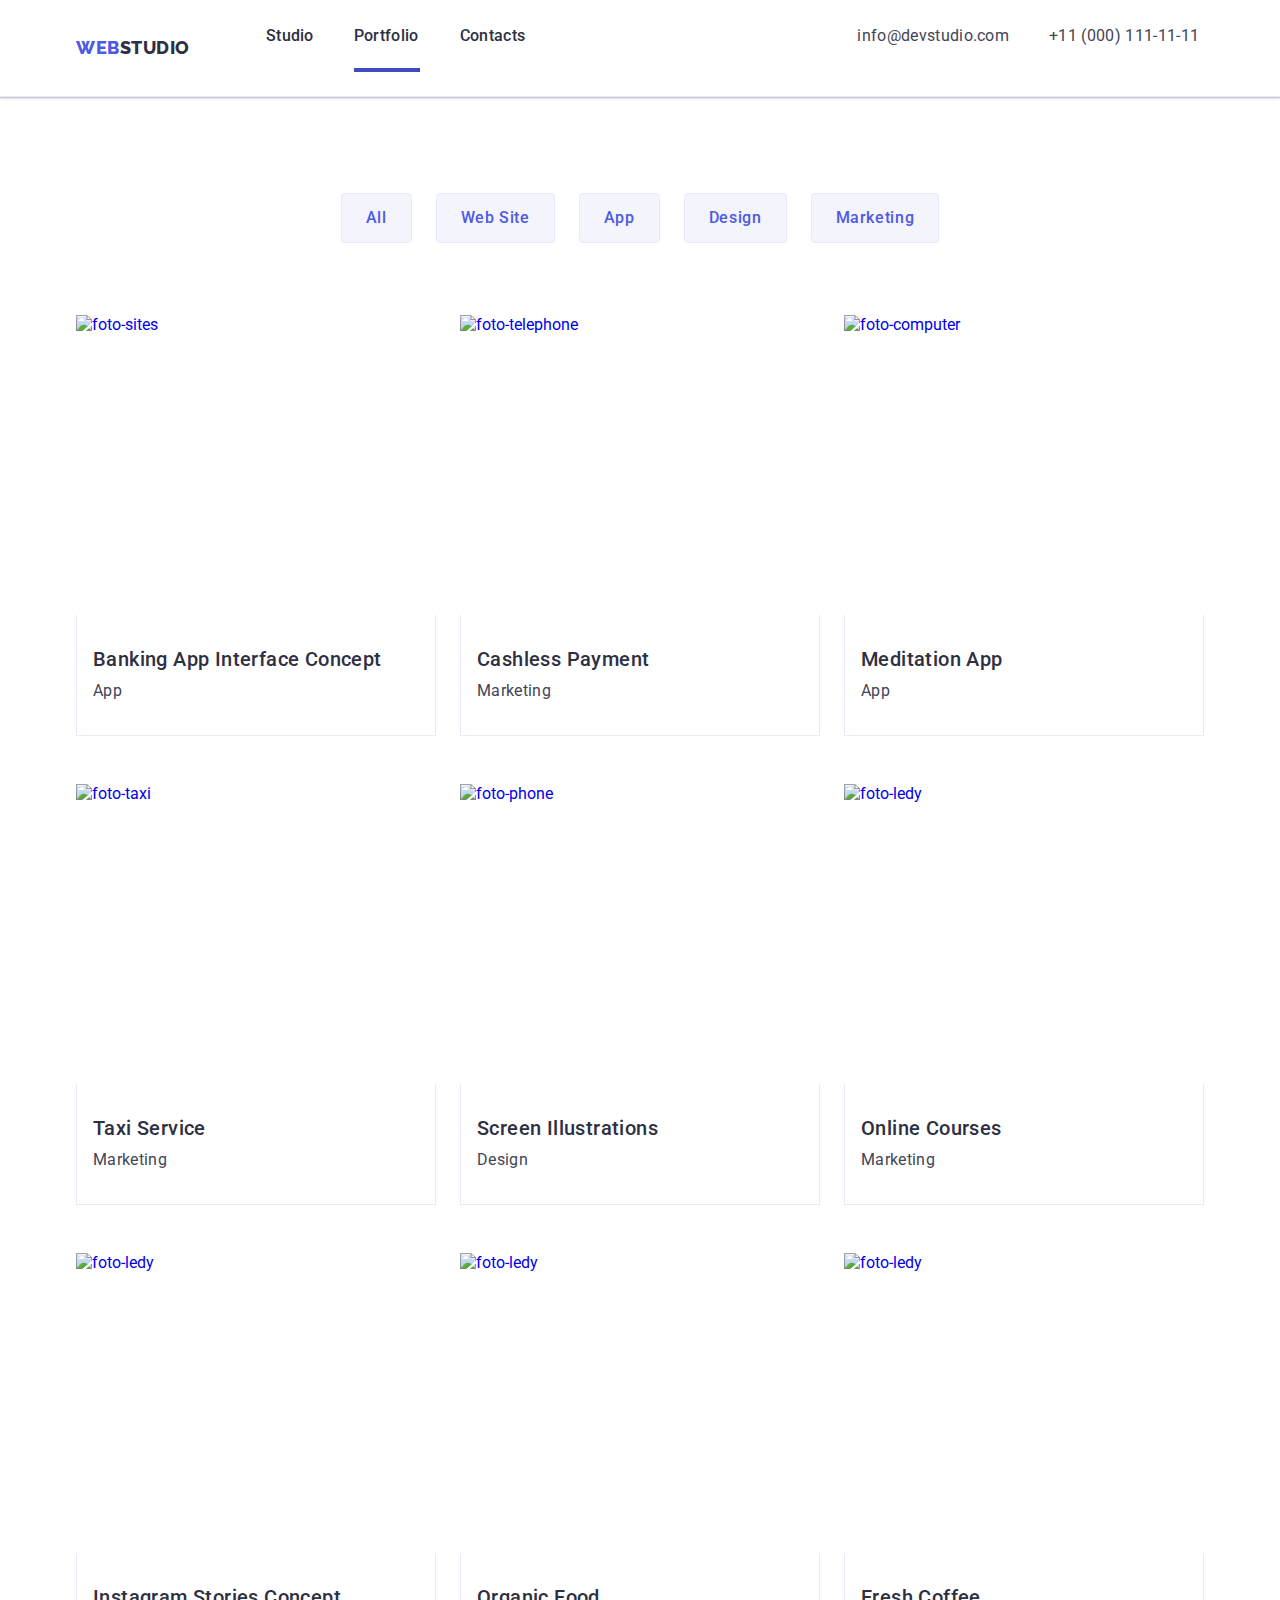
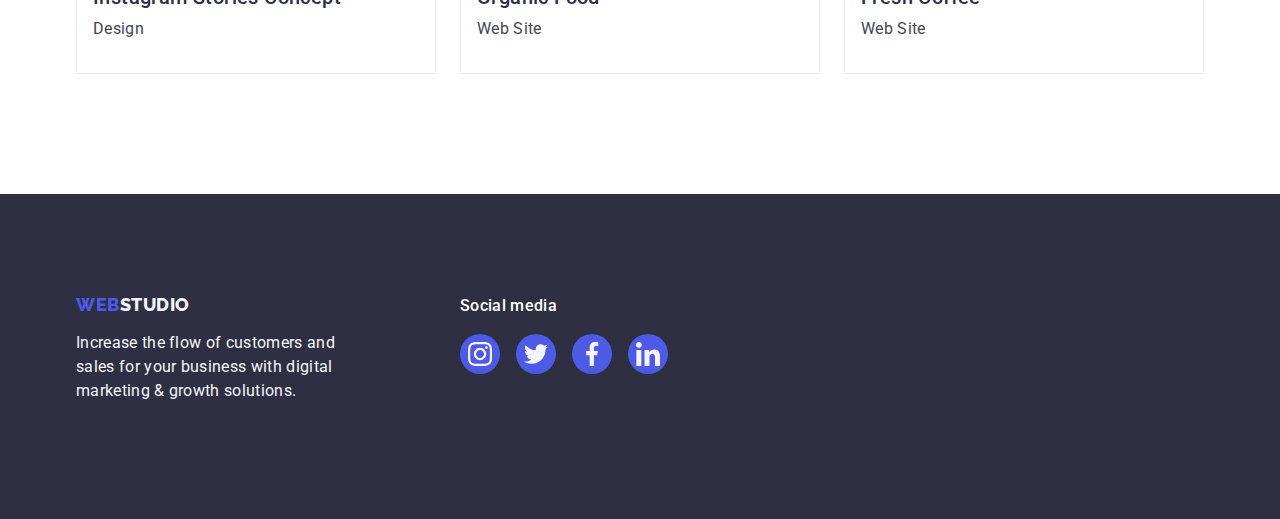
==== commit 823d51e7: "home work 5" ====
--- a/portfolio.html
+++ b/portfolio.html
@@ -25,15 +25,15 @@
     <header class="header">
       <div class="container flex">
         <nav class="header-nav">
-          <a href="./index.html" class="nav-link link zmina"
-            >Web <span class="logo-text logo-text-header">Studio</span>
+          <a href="./index.html" class="header-logo logo link zmina"
+            >Web<span class="logo-text logo-text-header">Studio</span>
           </a>
           <ul class="header-items list zmina">
             <li class="header-item">
               <a href="./index.html" class="header-link link zmina">Studio</a>
             </li>
             <li class="header-item">
-              <a href="./portfolio.html" class="header-link link zmina"
+              <a href="./portfolio.html" class="header-link link zmina psevdo-portfolio"
                 >Portfolio</a
               >
             </li>
@@ -84,12 +84,17 @@
           <ul class="lists-apps list">
             <li class="lists-apps-item link">
               <a href="#" class="hero-links link">
-                <img
+                <div class="lists-apps-wrapper">
+                  <img
                   src="./images/apps/site.jpg"
                   alt="foto-sites"
                   width="360"
                   height="300"
                 />
+                <p class="overlay">
+                  14 Stylish and User-Friendly App Design Concepts · Task Manager App · Calorie Tracker App · Exotic Fruit Ecommerce App · Cloud Storage App
+                </p> 
+                </div>
                 <div class="bloc-list-apps">
                   <h2 class="caption-text link">
                     Banking App Interface Concept
@@ -100,12 +105,17 @@
             </li>
             <li class="lists-apps-item link">
               <a href="#" class="hero-links link">
-                <img
+                <div class="lists-apps-w">
+                  <img
                   src="./images/gadjet/gadjet-telephone.jpg"
                   alt="foto-telephone"
                   width="360"
                   height="300"
                 />
+                </div>
+                <p cl">
+                  
+                </p>
                 <div class="bloc-list-apps">
                   <h2 class="caption-text link">Cashless Payment</h2>
                   <p class="desk-list">Marketing</p>
@@ -114,12 +124,17 @@
             </li>
             <li class="lists-apps-item link">
               <a href="#" class="hero-links link">
-                <img
+                <div class="lists-apps-w">
+                  <img
                   src="./images/gadjet/gadjet-computer.jpg"
                   alt="foto-computer"
                   width="360"
                   height="300"
                 />
+                </div>
+                <p class="o">
+                  
+                </p>
                 <div class="bloc-list-apps">
                   <h2 class="caption-text link">Meditation App</h2>
                   <p class="desk-list">App</p>
@@ -128,13 +143,18 @@
             </li>
             <li class="lists-apps-item link">
               <a href="#" class="hero-links link">
-                <img
+                <div class="lists-apps-w">
+                  <img
                   class="taxi-img"
                   src="./images/service/taxi.jpg"
                   alt="foto-taxi"
                   width="360"
                   height="300"
                 />
+                </div>
+                <p class="o">
+                  
+                </p>
                 <div class="bloc-list-apps">
                   <h2 class="caption-text link">Taxi Service</h2>
                   <p class="desk-list">Marketing</p>
@@ -143,13 +163,18 @@
             </li>
             <li class="lists-apps-item link">
               <a href="#" class="hero-links link">
-                <img
+                <div class="lists-apps-w">
+                  <img
                   class="phone-item"
                   src="./images/service/phone.jpg"
                   alt="foto-phone"
                   width="360"
                   height="300"
                 />
+                </div>
+                <p class="o">
+                  
+                </p>
                 <div class="bloc-list-apps">
                   <h2 class="caption-text link">Screen Illustrations</h2>
                   <p class="desk-list">Design</p>
@@ -158,13 +183,18 @@
             </li>
             <li class="lists-apps-item link">
               <a href="#" class="hero-links link">
-                <img
+                <div class="lists-apps-w">
+                  <img
                   class="ledi-img"
                   src="./images/service/ledy.jpg"
                   alt="foto-ledy"
                   width="360"
                   height="300"
                 />
+                </div>
+                <p class="o">
+                  
+                </p>
                 <div class="bloc-list-apps">
                   <h2 class="caption-text link">Online Courses</h2>
                   <p class="desk-list">Marketing</p>
@@ -173,13 +203,18 @@
             </li>
             <li class="lists-apps-item link">
               <a href="#" class="hero-links link">
-                <img
+                <div class="lists-apps-w">
+                  <img
                   class="ledi-img"
                   src="./images/concepts/maket.jpg"
                   alt="foto-ledy"
                   width="360"
                   height="300"
                 />
+                </div>
+                <p class="o">
+                  
+                </p>
                 <div class="bloc-list-apps">
                   <h2 class="caption-text link">Instagram Stories Concept</h2>
                   <p class="desk-list">Design</p>
@@ -188,13 +223,18 @@
             </li>
             <li class="lists-apps-item link">
               <a href="#" class="hero-links link">
-                <img
+                <div class="lists-apps-wrapper">
+                  <img
                   class="ledi-img"
                   src="./images/concepts/sumka.jpg"
                   alt="foto-ledy"
                   width="360"
                   height="300"
                 />
+                </div>
+                <p class="o">
+                  
+                </p>
                 <div class="bloc-list-apps">
                   <h2 class="caption-text link">Organic Food</h2>
                   <p class="desk-list">Web Site</p>
@@ -203,13 +243,18 @@
             </li>
             <li class="lists-apps-item link">
               <a href="#" class="hero-links link">
-                <img
+                <div class="lists-apps-w">
+                  <img
                   class="ledi-img"
                   src="./images/concepts/coffe.jpg"
                   alt="foto-ledy"
                   width="360"
                   height="300"
                 />
+                </div>
+                <p class="o">
+                  
+                </p>
                 <div class="bloc-list-apps">
                   <h2 class="caption-text link">Fresh Coffee</h2>
                   <p class="desk-list">Web Site</p>
@@ -221,55 +266,52 @@
       </section>
     </main>
     <!-- Footer -->
-    <footer class="footer">
+   <footer class="footer">
       <div class="container footer-icon">
         <div class="box-logo">
-          <a class="nav-link link footer-modificate" href="./portfolio.html"
-          >Web
-          <span class="logo-text logo-text-footer footer-modificate"
-            >Studio</span
-          >
-        </a>
-        <p class="text-footer-link">
-          Increase the flow of customers and sales for your business with
-          digital marketing & growth solutions.
-        </p>
+          <a class="logo link footer-modificate" href="./portfolio.html"
+            >Web<span class="logo-text logo-text-footer footer-modificate"
+              >Studio</span
+            >
+          </a>
+          <p class="text-footer-link">
+            Increase the flow of customers and sales for your business with
+            digital marketing & growth solutions.
+          </p>
         </div>
         <div class="box-soc-hub">
           <p class="subtitle-soc">Social media</p>
-          <ul class="soc-hub-list">
+          <ul class="soc-hub-list list">
             <li class="soc-hub-item">
               <a href="#" class="soc-hub-link">
                 <svg class="soc-hub-icons" width="24" height="24">
-                  <use href="./images/" />
+                  <use href="./images/icons.svg#icon-instagram" />
                 </svg>
               </a>
             </li>
             <li class="soc-hub-item">
               <a href="#" class="soc-hub-link">
                 <svg class="soc-hub-icons" width="24" height="24">
-                  <use href="./images/" />
+                  <use href="./images/icons.svg#icon-twitter" />
                 </svg>
               </a>
             </li>
             <li class="soc-hub-item">
               <a href="#" class="soc-hub-link">
                 <svg class="soc-hub-icons" width="24" height="24">
-                  <use href="./images/" />
+                  <use href="./images/icons.svg#icon-facebook" />
                 </svg>
               </a>
             </li>
             <li class="soc-hub-item">
               <a href="#" class="soc-hub-link">
                 <svg class="soc-hub-icons" width="24" height="24">
-                  <use href="./images/" />
+                  <use href="./images/icons.svg#icon-linkedin" />
                 </svg>
               </a>
             </li>
           </ul>
-
         </div>
-        
       </div>
     </footer>
   </body>
--- a/css/styles.css
+++ b/css/styles.css
@@ -3,6 +3,11 @@
     --accent-white: #F4F4FD;
     --accent-hero-btn: #e7e9fc;
     --accent-footer-soc: #FFFFFF;
+    --accent-title-customers: #2e2f42;
+    --accent-link-custumers: #8e8f99;
+    --accent-act-btn-close-modal: #404BBF;
+    
+    --transition-dur-and-func: 250ms cubic-bezier(0.4, 0, 0.2, 1);
 }
 
 
@@ -22,7 +27,7 @@
 }
 
 
-h1, h2, h3, h4, h5, h6, p, {
+h1, h2, h3, h4, h5, h6, p {
     margin: 0;
 }
 
@@ -32,14 +37,15 @@
     padding: 0;
 } 
 
-
+button {
+    cursor: pointer;
+}
 img {
     display: block;
     max-width: 100%;
     height: auto;
 }
     
-
 
 /* ======================/ RESET  ============================ */
 
@@ -65,6 +71,8 @@
 .adress {
     font-style: normal;
     margin-left: 332px;
+    padding-top: 24px;
+    padding-bottom: 24px;
 }
 
 
@@ -91,8 +99,8 @@
 }
 
 
-.nav-link {
-    font-family: 'Raleway',sans-serif;;
+.header-logo {
+    /* font-family: 'Raleway',sans-serif;;
     font-style: normal;
     font-weight: 800;
     font-size: 18px;
@@ -101,17 +109,33 @@
     align-items: center;
     text-transform: uppercase;
     letter-spacing: 0.03em;
-    color: #4D5AE5;
+    color: #4D5AE5; */
     margin-right: 76px;
-    /*  pravka */
     padding-top: 24px;
     padding-bottom: 24px;
 }
 
-.zmina {
-    padding-top: 24px;
-    padding-bottom: 24px;
-}
+/* ================== Psevdoelement============== */
+
+.psevdo-studio::after {
+    display: flex;
+    align-items: center;
+    width: 48px;
+    height: 4px;
+    background-color: #404BBF;
+    content: '';
+    margin-top: 20px;
+}
+.psevdo-portfolio::after {
+    display: flex;
+    align-items: center;
+    width: 66px;
+    height: 4px;
+    background-color: #404BBF;
+    content: '';
+    margin-top: 20px;
+}
+
 
 /* ===============Components============== */
 
@@ -135,6 +159,8 @@
     line-height: 1.5;
     letter-spacing: 0.02em;
     color: #2E2F42;
+    padding-top: 24px;
+    padding-bottom: 24px;
 }
 
 
@@ -162,6 +188,8 @@
 .header-items {
     display: flex;
     gap: 40px;
+    padding-top: 24px;
+    padding-bottom: 24px;
 }
 
 .heder-item {
@@ -188,6 +216,16 @@
     background-color: #2e2f42;
     padding-top: 188px;
     padding-bottom: 188px;
+    background-image: linear-gradient(rgba(46, 47, 66, 0.7), rgba(46, 47, 66, 0.7)), url(../images/people-office.jpg);
+    max-width: 1440px;
+    /* height: 600px; */
+    background-repeat: no-repeat;
+    background-position: center;
+    background-size: cover;
+    /* position: absolute; */
+    /* left: 0px;
+    top: 72px; */
+    margin: 0 auto;
 }
 
 .container {
@@ -280,6 +318,16 @@
     padding-left: 0;
 }
 
+.box-steps-doing {
+    display: flex;
+    align-items: center;
+    justify-content: center;
+    height: 112px;
+    background-color: #f4f4fd;
+    border-radius: 4px;
+    margin-bottom: 8px;
+}
+
 .steps-items {
     display: flex;
     gap: 24px;
@@ -339,7 +387,7 @@
     
  }
 
-/* ================= sections Team================== */
+/* ================= sections Team  ================== */
 
 
 .section-team {
@@ -348,6 +396,30 @@
     padding-bottom: 120px;
 }
 
+.bloc-list-team {
+    padding: 32px 0;
+    /* padding-top: 32px;
+    padding-bottom: 32px; */
+}
+
+.item-social-hub {
+    width: 40px;
+    height: 40px;
+}
+
+.link-social-hub {
+    width: 100%;
+    height: 100%;
+    background-color: var(--accent-link);
+    border-radius: 50%;
+    display: flex;
+    align-items: center;
+    justify-content: center;
+}
+.link-social-hub:hover,
+.link-social-hub:focus {
+    background-color: #404bbf;
+}
 
 
 .title-team {
@@ -376,12 +448,21 @@
     border-radius: 0px 0px 4px 4px;
 }
 
+.items-social-hub {
+    display: flex;
+    justify-content: center;
+    gap: 24px;
+}
+
 
 .bloc-list-team {
-    padding-left: 16px;
-    padding-right: 16px;
     padding-top: 32px;
     padding-bottom: 32px;
+}
+
+
+.icon-soc-hub-team {
+    fill: var(--accent-white);
 }
 
 .caption-team {
@@ -404,18 +485,81 @@
     text-align: center;
     letter-spacing: 0.02em;
     color: #434455;
-}
-
-
-/* ================ /Team ==============*/
-
+    margin-bottom: 8px;
+}
 
 .team {
     background-color: var(--accent-white);
 }
 
+/* ================ /Team ==============*/
+
+/* ==================  Sections icons  ============== */
+
+.section-icons {
+    padding: 120px 0 120px;
+}
+
+.title-customers {
+    font-size: 36px;
+    line-height: 1.1;
+    color: var(--accent-title-customers);
+    margin-bottom: 72px;
+    text-align: center;
+    letter-spacing: 0.02em;
+    text-transform: capitalize;
+}
+
+.link-customers {
+    width: 100%;
+    height: 100%;
+    border: 1px solid #8e8f99;
+    border-radius: 4px;
+    display: flex;
+    align-items: center;
+    justify-content: center;
+    color: var(--accent-link-custumers);
+}
+
+.link-customers:hover,
+.link-customers:focus {
+    border-color: #404bbf;
+    color: #404bbf;
+}
+
+.list-customers {
+    display: flex;
+    gap: 24px;
+}
+
+.list-customers {
+    height: 88px;
+}
+
+.item-customers {
+    width: calc((100% - 120px) / 6);
+}
+
+.icons-customers {
+    fill: currentColor;
+}
 
 /* ==========Footer============= */
+
+
+.logo {
+    font-family: 'Raleway', sans-serif;
+    font-style: normal;
+    font-weight: 800;
+    font-size: 18px;
+    line-height: 1.17;
+    display: flex;
+    align-items: center;
+    text-transform: uppercase;
+    letter-spacing: 0.03em;
+    color: #4D5AE5;
+    margin-right: 76px;
+}
 
 
 .text-footer-link {
@@ -424,18 +568,17 @@
     line-height: 1.5;
     letter-spacing: 0.02em;
     color: var(--accent-white);
+    margin-bottom: 16px;
 }
 
 
 .footer-icon {
     display: flex;
     align-items: baseline;
-
 }
 
 .box-logo {
     margin-right: 120px;
-
 }
 
 .subtitle-soc {
@@ -478,8 +621,70 @@
 
 /* ====================== /Footer ========= */
 
-
-/* =================PORTFOLIO============ */
+/* ======================  Modal window ========= */
+.backdrop {
+    position: fixed;
+    z-index: 100;
+    top: 0;
+    left: 0;
+    width: 100%;
+    height: 100%;
+    background-color: rgba(46, 47, 66, 0.4);
+
+    transition: opacity var(--transition-dur-and-func), visibility var(--transition-dur-and-func);
+}
+
+.backdrop.is-hidden {
+    opacity: 0;
+    visibility: hidden;
+    pointer-events: none;
+}
+
+.modal {
+    position: absolute;
+    top: 50%;
+    left: 50%;
+    transform: translate(-50%, -50%);
+    width: 408px;
+    height: 584px;
+    background-color: rgba(252, 252, 252, 1);
+}
+
+.modal-close-btn {
+    position: absolute;
+    top: 24px;
+    right: 24px;
+    display: flex;
+    justify-content: center;
+    align-items: center;
+    width: 24px;
+    height: 24px;
+    border-radius: 50%;
+    background-color: #E7E9FC;
+    border: 1px solid #000000;
+    padding: 0;
+    transition: background-color var(--transition-dur-and-func);
+}
+
+.modal-close-btn:hover,
+.modal-close-btn:focus {
+    background-color: var(--accent-act-btn-close-modal);
+}
+
+.modal-close-btn-icon {
+    transition: fill var(--transition-dur-and-func);
+}
+
+.modal-close-btn:hover .modal-close-btn-icon,
+.modal-close-btn:focus .modal-close-btn-icon {
+    fill: var(--accent-footer-soc);
+}
+
+
+/* ====================== / Modal window ========= */
+/* ========================================================== */
+
+/* =================   PORTFOLIO  ============ */
 
 
 .header {
@@ -552,6 +757,49 @@
     background-color: #404BBF;
     color: #FFFFFF;
     border: 1px solid transparent;
+    box-shadow: 0px 3px 1px rgba(0, 0, 0, 0.1), 0px 2px 1px rgba(0, 0, 0, 0.08), 0px 2px 2px rgba(0, 0, 0, 0.12);
+}
+
+.hero-links {
+    display: block;
+}
+
+.hero-links:hover,
+.hero-links:focus {
+    box-shadow: 0px 1px 6px rgba(46, 47, 66, 0.08), 0px 1px 1px rgba(46, 47, 66, 0.16), 0px 2px 1px rgba(46, 47, 66, 0.08);
+}
+
+/* =============== Overlay ========== */
+
+.overlay {
+    background: #4D5AE5;
+    font-weight: 400;
+    font-size: 16px;
+    line-height: 1.5;
+    letter-spacing: 0.02em;
+    color: #F4F4FD;
+    padding-top: 40px;
+    padding-bottom: 164px;
+    padding-right: 32px;
+    padding-left: 32px;
+
+    position: absolute;
+    left: 0;
+    top: 0;
+    width: 100%;
+    height: 100%;
+    overflow: auto;
+    /* overflow-y: scroll; */
+    /* скрол по осі y для контенту якщо він буде більший за розміри батьк ел (дів) */
+    transform: translate(0, 100%);
+    transition: transform var(--transition-dur-and-func); 
+}
+
+.lists-apps-wrapper {
+    position: relative;
+    overflow: hidden;
+    /* приховає текс який вийде за дів */
+
 }
 
 
@@ -564,6 +812,13 @@
 
 .lists-apps-item {
     width: calc((100% - 48px) / 3);
+}
+
+.hero-links:hover .overlay,
+.hero-links:focus .overlay
+ {
+    transform: translate(0, 0);
+
 }
 
 .bloc-list-apps {
@@ -597,6 +852,9 @@
 
 /* =======Footer======= */
 
+.footer .logo {
+    margin-bottom: 16px;
+}
 
 .footer {
     background-color: #2e2f42;
@@ -606,7 +864,7 @@
 
 .footer-modificate {
     display: inline-block;
-    margin-bottom: 16px;
+    /* margin-bottom: 16px; */
 }
 
 .text-footer-link {
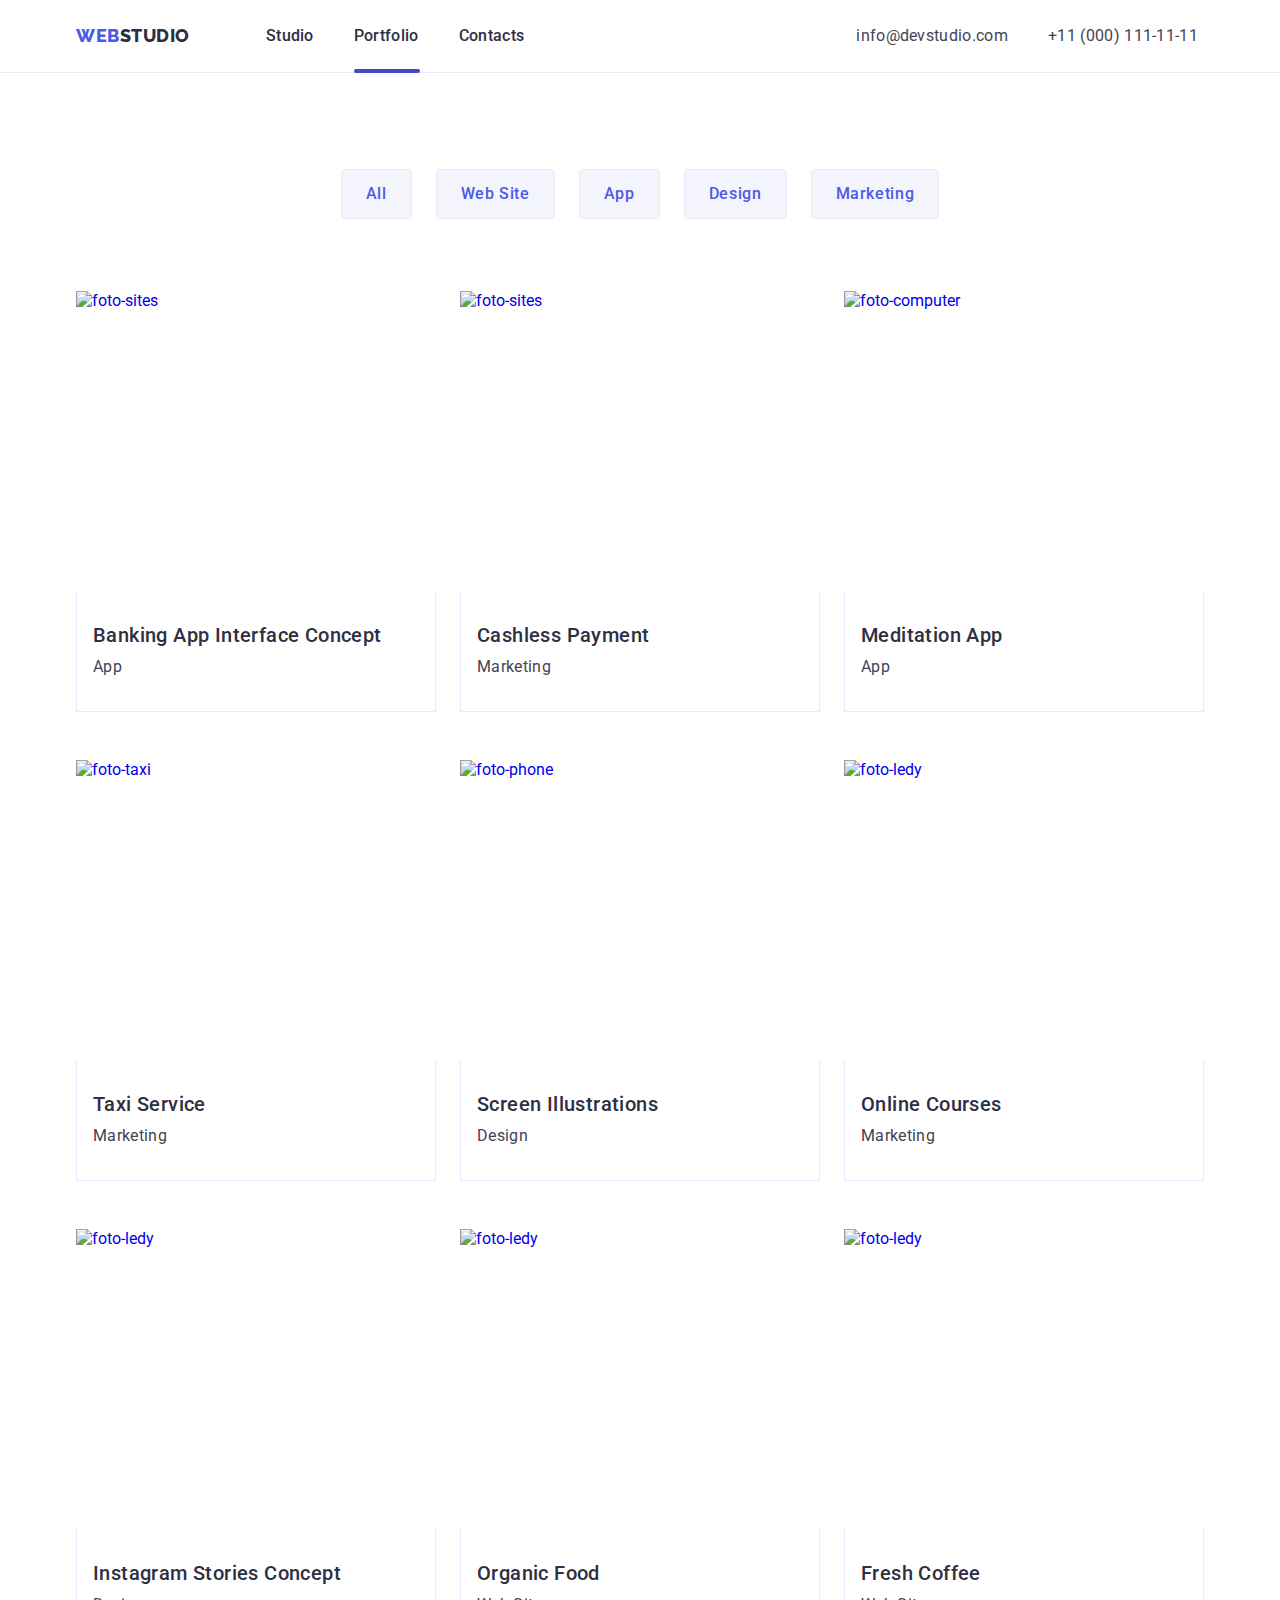
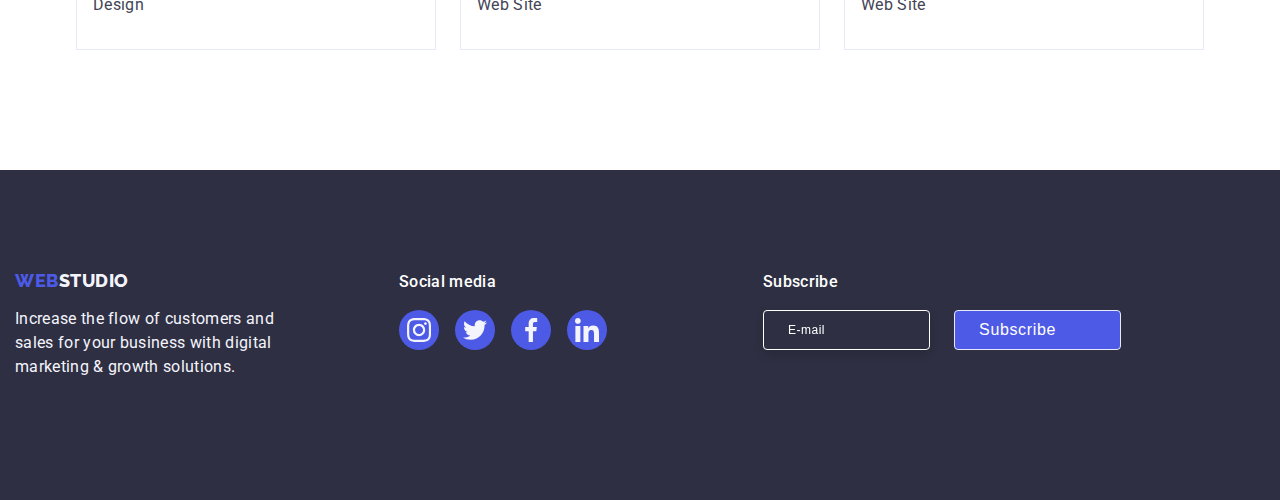
==== commit 35e3961b: "final hw 6" ====
--- a/portfolio.html
+++ b/portfolio.html
@@ -33,7 +33,9 @@
               <a href="./index.html" class="header-link link zmina">Studio</a>
             </li>
             <li class="header-item">
-              <a href="./portfolio.html" class="header-link link zmina psevdo-portfolio"
+              <a
+                href="./portfolio.html"
+                class="header-link link zmina psevdo-portfolio"
                 >Portfolio</a
               >
             </li>
@@ -86,14 +88,16 @@
               <a href="#" class="hero-links link">
                 <div class="lists-apps-wrapper">
                   <img
-                  src="./images/apps/site.jpg"
-                  alt="foto-sites"
-                  width="360"
-                  height="300"
-                />
-                <p class="overlay">
-                  14 Stylish and User-Friendly App Design Concepts · Task Manager App · Calorie Tracker App · Exotic Fruit Ecommerce App · Cloud Storage App
-                </p> 
+                    src="./images/apps/site.jpg"
+                    alt="foto-sites"
+                    width="360"
+                    height="300"
+                  />
+                  <p class="overlay">
+                    14 Stylish and User-Friendly App Design Concepts · Task
+                    Manager App · Calorie Tracker App · Exotic Fruit Ecommerce
+                    App · Cloud Storage App
+                  </p>
                 </div>
                 <div class="bloc-list-apps">
                   <h2 class="caption-text link">
@@ -105,17 +109,19 @@
             </li>
             <li class="lists-apps-item link">
               <a href="#" class="hero-links link">
-                <div class="lists-apps-w">
-                  <img
-                  src="./images/gadjet/gadjet-telephone.jpg"
-                  alt="foto-telephone"
-                  width="360"
-                  height="300"
-                />
-                </div>
-                <p cl">
-                  
-                </p>
+                <div class="lists-apps-wrapper">
+                  <img
+                    src="./images/apps/tel.jpg"
+                    alt="foto-sites"
+                    width="360"
+                    height="300"
+                  />
+                  <p class="overlay">
+                    14 Stylish and User-Friendly App Design Concepts · Task
+                    Manager App · Calorie Tracker App · Exotic Fruit Ecommerce
+                    App · Cloud Storage App
+                  </p>
+                </div>
                 <div class="bloc-list-apps">
                   <h2 class="caption-text link">Cashless Payment</h2>
                   <p class="desk-list">Marketing</p>
@@ -124,17 +130,20 @@
             </li>
             <li class="lists-apps-item link">
               <a href="#" class="hero-links link">
-                <div class="lists-apps-w">
-                  <img
-                  src="./images/gadjet/gadjet-computer.jpg"
-                  alt="foto-computer"
-                  width="360"
-                  height="300"
-                />
-                </div>
-                <p class="o">
-                  
-                </p>
+                <div class="lists-apps-wrapper">
+                  <img
+                    src="./images/gadjet/gadjet-computer.jpg"
+                    alt="foto-computer"
+                    width="360"
+                    height="300"
+                  />
+                  <p class="overlay">
+                    14 Stylish and User-Friendly App Design Concepts · Task
+                    Manager App · Calorie Tracker App · Exotic Fruit Ecommerce
+                    App · Cloud Storage App
+                  </p>
+                </div>
+                <p class="o"></p>
                 <div class="bloc-list-apps">
                   <h2 class="caption-text link">Meditation App</h2>
                   <p class="desk-list">App</p>
@@ -143,18 +152,20 @@
             </li>
             <li class="lists-apps-item link">
               <a href="#" class="hero-links link">
-                <div class="lists-apps-w">
-                  <img
-                  class="taxi-img"
-                  src="./images/service/taxi.jpg"
-                  alt="foto-taxi"
-                  width="360"
-                  height="300"
-                />
-                </div>
-                <p class="o">
-                  
-                </p>
+                <div class="lists-apps-wrapper">
+                  <img
+                    class="taxi-img"
+                    src="./images/service/taxi.jpg"
+                    alt="foto-taxi"
+                    width="360"
+                    height="300"
+                  />
+                  <p class="overlay">
+                    14 Stylish and User-Friendly App Design Concepts · Task
+                    Manager App · Calorie Tracker App · Exotic Fruit Ecommerce
+                    App · Cloud Storage App
+                  </p>
+                </div>
                 <div class="bloc-list-apps">
                   <h2 class="caption-text link">Taxi Service</h2>
                   <p class="desk-list">Marketing</p>
@@ -163,18 +174,20 @@
             </li>
             <li class="lists-apps-item link">
               <a href="#" class="hero-links link">
-                <div class="lists-apps-w">
-                  <img
-                  class="phone-item"
-                  src="./images/service/phone.jpg"
-                  alt="foto-phone"
-                  width="360"
-                  height="300"
-                />
-                </div>
-                <p class="o">
-                  
-                </p>
+                <div class="lists-apps-wrapper">
+                  <img
+                    class="phone-item"
+                    src="./images/service/phone.jpg"
+                    alt="foto-phone"
+                    width="360"
+                    height="300"
+                  />
+                  <p class="overlay">
+                    14 Stylish and User-Friendly App Design Concepts · Task
+                    Manager App · Calorie Tracker App · Exotic Fruit Ecommerce
+                    App · Cloud Storage App
+                  </p>
+                </div>
                 <div class="bloc-list-apps">
                   <h2 class="caption-text link">Screen Illustrations</h2>
                   <p class="desk-list">Design</p>
@@ -183,18 +196,20 @@
             </li>
             <li class="lists-apps-item link">
               <a href="#" class="hero-links link">
-                <div class="lists-apps-w">
-                  <img
-                  class="ledi-img"
-                  src="./images/service/ledy.jpg"
-                  alt="foto-ledy"
-                  width="360"
-                  height="300"
-                />
-                </div>
-                <p class="o">
-                  
-                </p>
+                <div class="lists-apps-wrapper">
+                  <img
+                    class="ledi-img"
+                    src="./images/service/ledy.jpg"
+                    alt="foto-ledy"
+                    width="360"
+                    height="300"
+                  />
+                  <p class="overlay">
+                    14 Stylish and User-Friendly App Design Concepts · Task
+                    Manager App · Calorie Tracker App · Exotic Fruit Ecommerce
+                    App · Cloud Storage App
+                  </p>
+                </div>
                 <div class="bloc-list-apps">
                   <h2 class="caption-text link">Online Courses</h2>
                   <p class="desk-list">Marketing</p>
@@ -203,18 +218,20 @@
             </li>
             <li class="lists-apps-item link">
               <a href="#" class="hero-links link">
-                <div class="lists-apps-w">
-                  <img
-                  class="ledi-img"
-                  src="./images/concepts/maket.jpg"
-                  alt="foto-ledy"
-                  width="360"
-                  height="300"
-                />
-                </div>
-                <p class="o">
-                  
-                </p>
+                <div class="lists-apps-wrapper">
+                  <img
+                    class="ledi-img"
+                    src="./images/concepts/maket.jpg"
+                    alt="foto-ledy"
+                    width="360"
+                    height="300"
+                  />
+                  <p class="overlay">
+                    14 Stylish and User-Friendly App Design Concepts · Task
+                    Manager App · Calorie Tracker App · Exotic Fruit Ecommerce
+                    App · Cloud Storage App
+                  </p>
+                </div>
                 <div class="bloc-list-apps">
                   <h2 class="caption-text link">Instagram Stories Concept</h2>
                   <p class="desk-list">Design</p>
@@ -225,16 +242,18 @@
               <a href="#" class="hero-links link">
                 <div class="lists-apps-wrapper">
                   <img
-                  class="ledi-img"
-                  src="./images/concepts/sumka.jpg"
-                  alt="foto-ledy"
-                  width="360"
-                  height="300"
-                />
-                </div>
-                <p class="o">
-                  
-                </p>
+                    class="ledi-img"
+                    src="./images/concepts/sumka.jpg"
+                    alt="foto-ledy"
+                    width="360"
+                    height="300"
+                  />
+                  <p class="overlay">
+                    14 Stylish and User-Friendly App Design Concepts · Task
+                    Manager App · Calorie Tracker App · Exotic Fruit Ecommerce
+                    App · Cloud Storage App
+                  </p>
+                </div>
                 <div class="bloc-list-apps">
                   <h2 class="caption-text link">Organic Food</h2>
                   <p class="desk-list">Web Site</p>
@@ -243,18 +262,20 @@
             </li>
             <li class="lists-apps-item link">
               <a href="#" class="hero-links link">
-                <div class="lists-apps-w">
-                  <img
-                  class="ledi-img"
-                  src="./images/concepts/coffe.jpg"
-                  alt="foto-ledy"
-                  width="360"
-                  height="300"
-                />
-                </div>
-                <p class="o">
-                  
-                </p>
+                <div class="lists-apps-wrapper">
+                  <img
+                    class="ledi-img"
+                    src="./images/concepts/coffe.jpg"
+                    alt="foto-ledy"
+                    width="360"
+                    height="300"
+                  />
+                  <p class="overlay">
+                    14 Stylish and User-Friendly App Design Concepts · Task
+                    Manager App · Calorie Tracker App · Exotic Fruit Ecommerce
+                    App · Cloud Storage App
+                  </p>
+                </div>
                 <div class="bloc-list-apps">
                   <h2 class="caption-text link">Fresh Coffee</h2>
                   <p class="desk-list">Web Site</p>
@@ -266,7 +287,7 @@
       </section>
     </main>
     <!-- Footer -->
-   <footer class="footer">
+    <footer class="footer">
       <div class="container footer-icon">
         <div class="box-logo">
           <a class="logo link footer-modificate" href="./portfolio.html"
@@ -313,6 +334,33 @@
           </ul>
         </div>
       </div>
+      <!--   footer email -->
+      <div class="box-footer-email">
+        <form
+          class="footer-email-form"
+          name="signup_form"
+          autocomplete="on"
+          novalidate
+        >
+          <label>
+            Subscribe
+            <input
+              type="email"
+              name="email"
+              placeholder="E-mail"
+              class="inp-email"
+            />
+          </label>
+          <button type="submit" class="footer-email-btn">
+            Subscribe
+            <!-- <span class="icon-footer-email"> -->
+            <svg class="email-btn-icon" width="24" height="24">
+              <use href="./images/icons.svg#icon-Frame"></use>
+            </svg>
+            <!-- </span> -->
+          </button>
+        </form>
+      </div>
     </footer>
   </body>
 </html>
--- a/css/styles.css
+++ b/css/styles.css
@@ -125,6 +125,10 @@
     background-color: #404BBF;
     content: '';
     margin-top: 20px;
+    position: absolute;
+    bottom: -4px;
+    left: 0;
+    border-radius: 2px;
 }
 .psevdo-portfolio::after {
     display: flex;
@@ -134,6 +138,10 @@
     background-color: #404BBF;
     content: '';
     margin-top: 20px;
+    position: absolute;
+    bottom: -4px;
+    left: 0;
+    border-radius: 2px;
 }
 
 
@@ -145,7 +153,7 @@
 /* =================Header================ */
 .header {
     border-bottom: 1px solid #e7e9fc;
-    box-shadow: 0px 2px 1px rgba(46, 47, 66, 0.08), 0px 1px 1px rgba(46, 47, 66, 0.16), 0px 1px 6px rgba(46, 47, 66, 0.08);
+    box-shadow: rgba(46, 47, 66, 0.08);
 }
 
 .header-nav {
@@ -161,6 +169,8 @@
     color: #2E2F42;
     padding-top: 24px;
     padding-bottom: 24px;
+    position: relative;
+    transition: color var(--transition-dur-and-func);
 }
 
 
@@ -177,6 +187,7 @@
     line-height: 1.5;
     letter-spacing: 0.02em;
     color: #434455;
+    transition: color var(--transition-dur-and-func);
 }
 
 
@@ -216,7 +227,7 @@
     background-color: #2e2f42;
     padding-top: 188px;
     padding-bottom: 188px;
-    background-image: linear-gradient(rgba(46, 47, 66, 0.7), rgba(46, 47, 66, 0.7)), url(../images/people-office.jpg);
+    background-image: linear-gradient(rgba(46, 47, 66, 0.7)), url(../images/people-office.jpg);
     max-width: 1440px;
     /* height: 600px; */
     background-repeat: no-repeat;
@@ -266,7 +277,7 @@
     font-weight: 500;
     font-size: 16px;
     line-height: 1.5;
-    display: block
+    display: block;
     align-items: center;
     letter-spacing: 0.04em;
     background-color: #4D5AE5;
@@ -275,13 +286,14 @@
     margin-left: auto;
     margin-right: auto;
     padding: 16px 32px;
-    box-shadow: 0px 4px 4px rgba(0, 0, 0, 0.15);
+    box-shadow: rgba(0, 0, 0, 0.15);
     border-radius: 4px;
     min-width: 169px;
     height: 56px;
     border: none;
-    border-radius: 4px;
-}
+    transition: background-color, color var(--transition-dur-and-func);
+}
+
 
 .main-btn:hover,
 .main-btn:focus {
@@ -415,6 +427,7 @@
     display: flex;
     align-items: center;
     justify-content: center;
+    transition: background-color var(--transition-dur-and-func);
 }
 .link-social-hub:hover,
 .link-social-hub:focus {
@@ -519,6 +532,7 @@
     align-items: center;
     justify-content: center;
     color: var(--accent-link-custumers);
+    transition: background-color var(--transition-dur-and-func), color var(--transition-dur-and-func);
 }
 
 .link-customers:hover,
@@ -608,6 +622,7 @@
     display: flex;
     align-items: center;
     justify-content: center;
+    transition: background-color var(--transition-dur-and-func);
 }
 
 .soc-hub-link:hover,
@@ -647,7 +662,13 @@
     transform: translate(-50%, -50%);
     width: 408px;
     height: 584px;
-    background-color: rgba(252, 252, 252, 1);
+    background-color: #FCFCFC;
+    box-shadow: rgba(0, 0, 0, 0.2);
+    border-radius: 4px;
+    padding-top: 72px;
+    padding-right: 24px;
+    padding-left: 24px;
+    padding-bottom: 24px;
 }
 
 .modal-close-btn {
@@ -661,7 +682,7 @@
     height: 24px;
     border-radius: 50%;
     background-color: #E7E9FC;
-    border: 1px solid #000000;
+    border: 1px solid rgba(0, 0, 0, 0.1);
     padding: 0;
     transition: background-color var(--transition-dur-and-func);
 }
@@ -680,9 +701,173 @@
     fill: var(--accent-footer-soc);
 }
 
-
 /* ====================== / Modal window ========= */
-/* ========================================================== */
+.modal-form {
+    display: flex;
+    flex-direction: column;
+}
+
+.modal-form-field {
+    margin-bottom: 8px;
+}
+.modal-form-input-desc {
+    font-weight: 400;
+    font-size: 12px;
+    line-height: 1.17;
+    letter-spacing: 0.04em;
+    color: #8E8F99;
+    margin-bottom: 4px;
+}
+
+.modal-form-input {
+    display: block;
+    width: 100%;
+    height: 40px;
+    border: 1px solid rgba(46, 47, 66, 0.4);
+    border-radius: 4px;
+    padding-left: 38px;
+    color: black;
+    /* колір тексту введення */
+    font-size: 16px;
+    transition: border-color, fill var(--transition-dur-and-func);
+
+}
+
+.modal-form-input:focus {
+    outline: none;
+    border-color: #4D5AE5;
+}
+
+.modal-form-input:focus + .modal-form-input-icon {
+    fill: #4D5AE5;
+}
+
+.subtitle-modal-form {
+    align-items: center;
+    text-align: center;
+    font-weight: 500;
+    font-size: 16px;
+    line-height: 1.5;
+    letter-spacing: 0.02em;
+    color: #2E2F42;
+}
+
+.modal-form-input-wraper {
+    position: relative;
+}
+
+.modal-form-input-icon {
+    position: absolute;
+    top: 50%;
+    left: 16px;
+    transform: translateY(-50%);
+    transition: fill var(--transition-dur-and-func);
+}
+
+.modal-form-message {
+    width: 100%;
+    height: 120px;
+    padding: 10px 16px;
+    border-radius: 4px;
+    resize: none;
+    font-weight: 400;
+    font-size: 12px;
+    line-height: 1.17;
+    letter-spacing: 0.04em;
+    transition: border-color, fill var(--transition-dur-and-func);
+}
+
+.modal-form-message:focus {
+    outline: none;
+    border-color: #4D5AE5;
+}
+
+.modal-form-message::placeholder {
+    /* font-size: 16px; */
+    color: rgba(46, 47, 66, 0.4);
+    text-transform: uppercase;
+}
+
+.modal-form-input-desc {
+    font-weight: 400;
+    font-size: 12px;
+    line-height: 1.17;
+    letter-spacing: 0.04em;
+    color: rgba(46, 47, 66, 0.4);
+}
+.modal-form-check-desc {
+    display: flex;
+    align-items: center;
+    font-weight: 400;
+    font-size: 12px;
+    line-height: 1.17;
+    letter-spacing: 0.04em;
+    color: rgba(46, 47, 66, 0.4);
+    margin-bottom: 24px;
+}
+
+.modal-form-check-desc::before {
+    display: block;
+    width: 16px;
+    height: 16px;
+    border: 1px solid rgba(46, 47, 66, 0.4);
+    border-radius: 2px;
+    content:'';
+    margin-right: 8px;
+    cursor: pointer;
+}
+
+.modal-form-check {
+    width: 16px;
+    height: 16px;
+    /* background: #404BBF; */
+    /* border: 1px solid #404BBF; */
+    border-radius: 2px;
+}
+
+.modal-form-check:checked + .modal-form-check-desc::before {
+    /* background-color: red; */
+    background-image: url(../images/Property.jpg);
+}
+
+.modal-form-check:focus + .modal-form-check-desc {
+    /* outline: 4px solid #404bbf; */
+    /* border: #404BBF var(--transition-dur-and-func); */
+}
+
+.modal-form-btn {
+    display: block ;
+    min-width: 169px;
+    height: 56px;
+    /* border: none; */
+    font-size: 16px;
+    line-height: 1.5;
+    align-items: center;
+    letter-spacing: 0.04em;
+    background-color: #4D5AE5;
+    color: #FFFFFF;
+    padding: 16px 32px;
+    box-shadow: rgba(0, 0, 0, 0.15);
+    border-radius: 4px;
+    align-self: center;
+}
+
+.modal-form-btn:hover,
+.modal-form-btn:focus {
+    /* background: #020310 var(--transition-dur-and-func); */
+    box-shadow: 0px 4px 4px rgba(0, 0, 0, 0.15) var(--transition-dur-and-func);
+}
+
+.modal-form-check-desc-icon {
+    /* background-color: #404BBF; */
+    /* border: #404bbf; */
+}
+
+
+
+/* *======================Modal FORm================*/
+
+/* ======================== / MODAL FORM ================================== */
 
 /* =================   PORTFOLIO  ============ */
 
@@ -749,6 +934,7 @@
     padding: 12px 24px;
     border: 1px solid var(--accent-hero-btn);
     border-radius: 4px;
+    transition: background-color var(--transition-dur-and-func), color var(--transition-dur-and-func), border var(--transition-dur-and-func), box-shadow var(--transition-dur-and-func);
 }
 
 
@@ -762,6 +948,7 @@
 
 .hero-links {
     display: block;
+    transition: box-shadow var(--transition-dur-and-func), transform var(--transition-dur-and-func);
 }
 
 .hero-links:hover,
@@ -857,9 +1044,11 @@
 }
 
 .footer {
+    display: flex;
     background-color: #2e2f42;
     padding-top: 100px;
     padding-bottom: 100px;
+    /* outline: solid red; */
 }
 
 .footer-modificate {
@@ -869,4 +1058,83 @@
 
 .text-footer-link {
     max-width: 264px;
-}+}
+
+.footer-email-btn {
+    font-weight: 500;
+    font-size: 16px;
+    line-height: 1.5;
+    display: flex;
+    align-items: center;
+    text-align: center;
+    padding: 12px 24px;
+    border: 1px solid var(--accent-hero-btn);
+    justify-content: center;
+    margin-left: 24px;
+    margin-right: 159px;
+    background: #4D5AE5;
+    border-radius: 4px;
+    letter-spacing: 0.04em;
+    color: #FFFFFF;
+    min-width: 165px;
+    height: 40px;
+    margin-top: 40px;
+}
+
+.footer-email-form {
+    display: flex;
+    font-weight: 500;
+    font-size: 16px;
+    line-height: 1.5;
+    letter-spacing: 0.02em;
+    color: #FFFFFF;
+}
+
+.box-footer-email {
+    display: flex;
+    justify-content: center;
+    align-items: center;
+    margin-bottom: 50px;
+    /* outline: solid red; */
+
+}
+
+.email-btn-icon {
+    margin-left: 16px;
+
+}
+
+.inp-email {
+    background: #2E2F42;
+    font-weight: 400;
+    font-size: 12px;
+    line-height: 1.2;
+    display: flex;
+    align-items: center;
+    letter-spacing: 0.04em;
+    color: #FFFFFF;
+    border: 1px solid #FFFFFF;
+    filter: drop-shadow(0px 4px 4px rgba(0, 0, 0, 0.15));
+    border-radius: 4px;
+    min-width: 165px;
+    height: 40px;
+    margin-top: 16px;
+    padding-left: 8px;
+}
+.inp-email::placeholder {
+    font-style: normal;
+    font-weight: 400;
+    font-size: 12px;
+    line-height: 2;
+    display: flex;
+    align-items: center;
+    letter-spacing: 0.04em;
+    color: #FFFFFF;
+    width: 100%;
+    padding-left: 16px;
+
+}
+
+/* .footer-icon {
+    outline: solid red;
+} */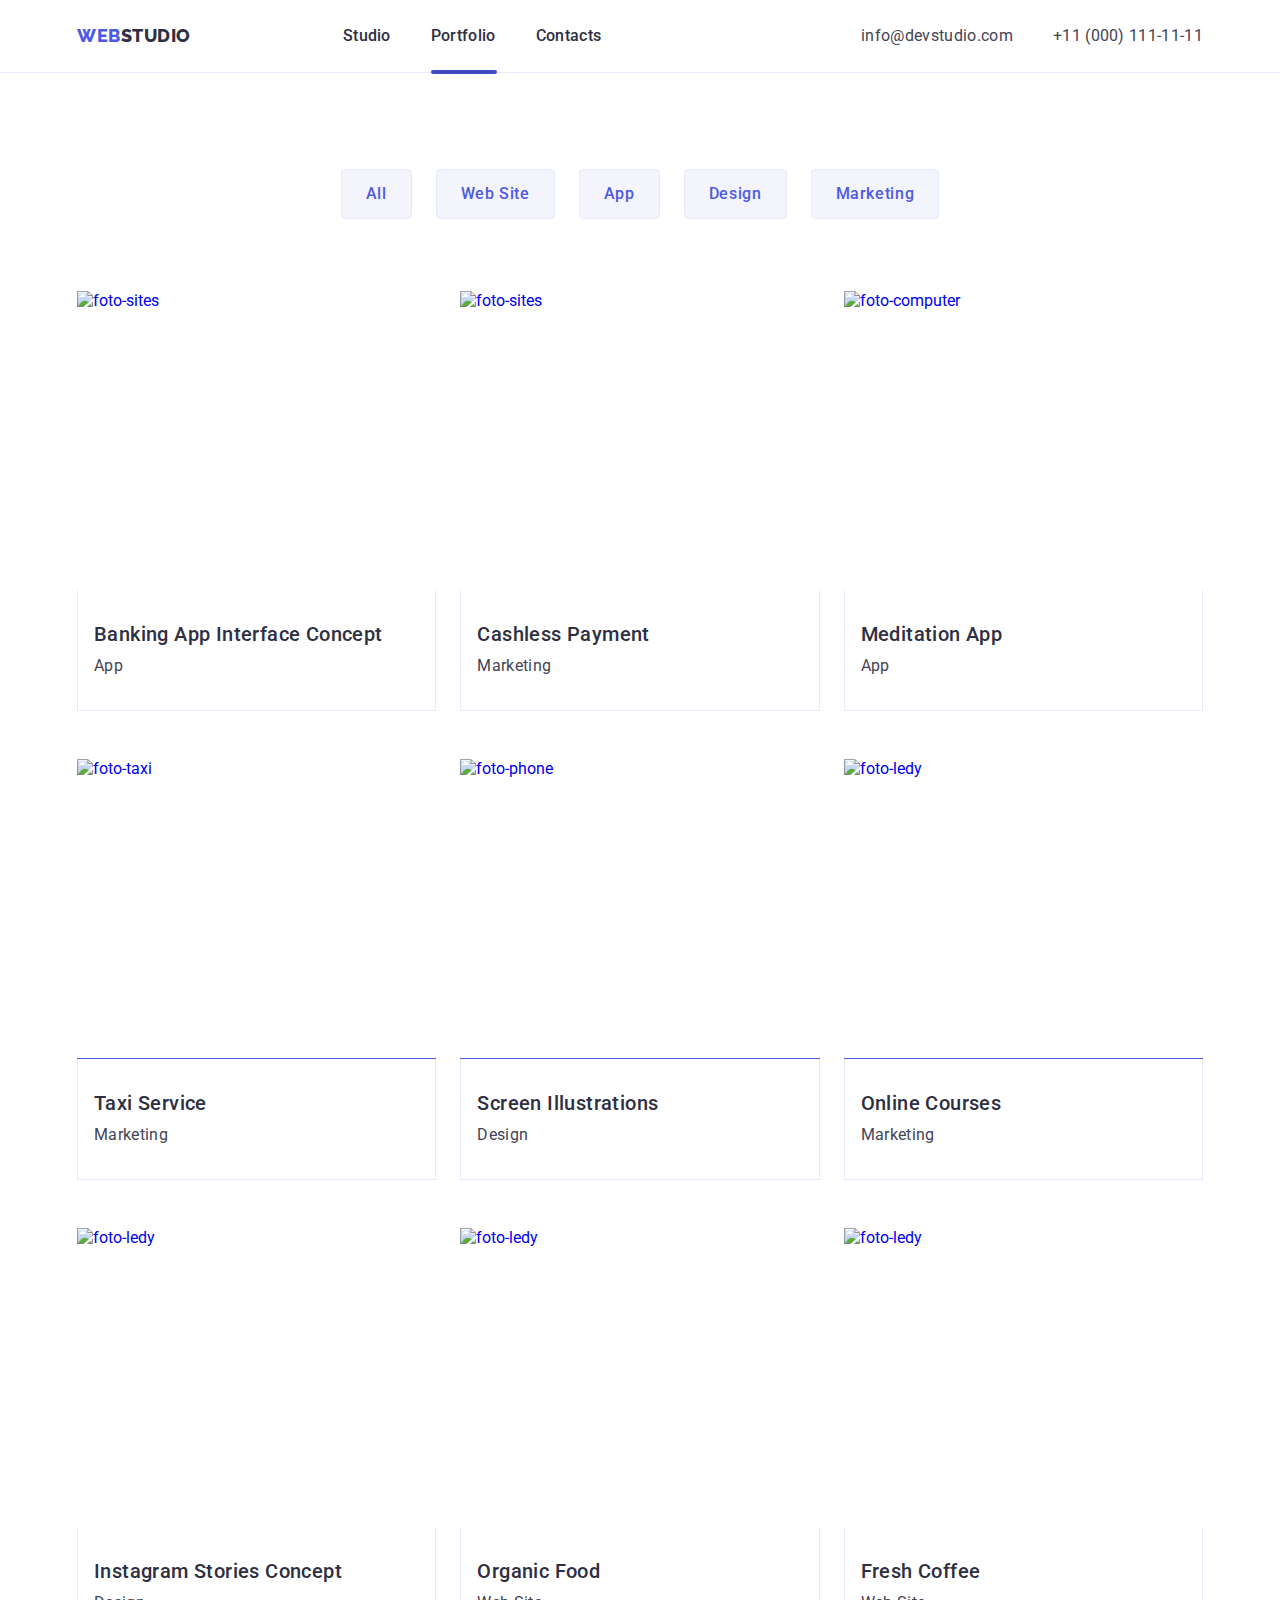
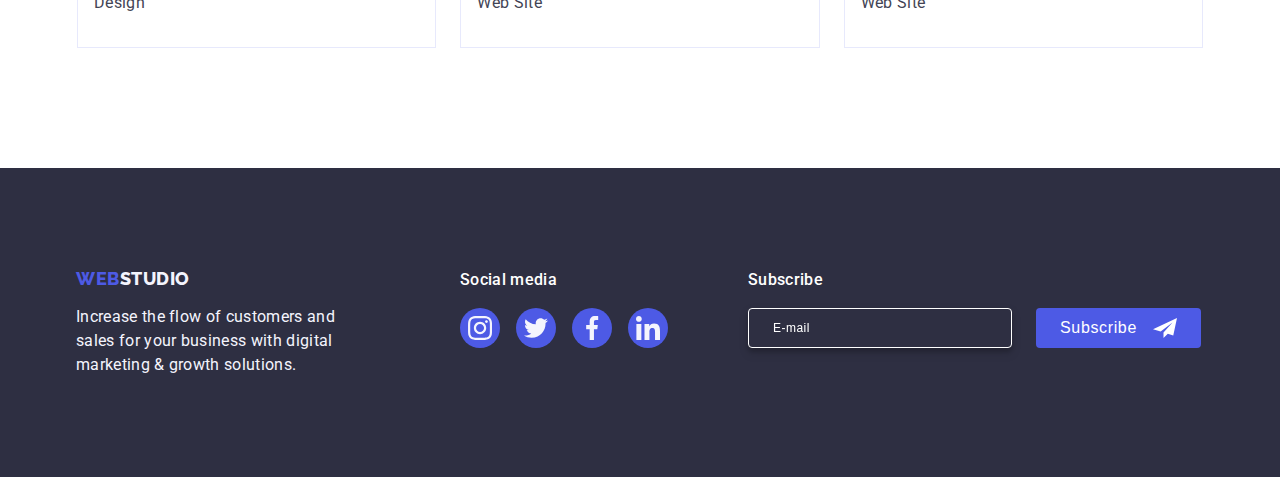
==== commit 3f58e978: "final" ====
--- a/portfolio.html
+++ b/portfolio.html
@@ -18,24 +18,31 @@
       crossorigin="anonymous"
       referrerpolicy="no-referrer"
     />
-    <link rel="stylesheet" href="./css/styles.css" />
+    <link rel="stylesheet" href="./css/reset.css">
+    <link rel="stylesheet" href="./css/vars.css">
+    <link rel="stylesheet" href="./css/components.css">
+    <link rel="stylesheet" href="./css/mobile.css">
+    <link rel="stylesheet" href="./css/tablet.css">
+    <link rel="stylesheet" href="./css/desktop.css">
   </head>
   <body>
     <!-- Header -->
     <header class="header">
-      <div class="container flex">
+      <div class="container flex page-hesder-container">
         <nav class="header-nav">
           <a href="./index.html" class="header-logo logo link zmina"
             >Web<span class="logo-text logo-text-header">Studio</span>
           </a>
           <ul class="header-items list zmina">
             <li class="header-item">
-              <a href="./index.html" class="header-link link zmina">Studio</a>
+              <a
+                href="./index.html"
+                class="header-link link zmina"
+                >Studio</a
+              >
             </li>
             <li class="header-item">
-              <a
-                href="./portfolio.html"
-                class="header-link link zmina psevdo-portfolio"
+              <a href="./portfolio.html" class="header-link link zmina psevdo-portfolio"
                 >Portfolio</a
               >
             </li>
@@ -44,6 +51,13 @@
             </li>
           </ul>
         </nav>
+        <!-- ============== Burger menu =============-->
+        <button type="button" class="mobile-menu-open js-open-menu">
+          <svg class="mobile-menu-open_icon" width="32" height="22">
+            <use href="./images/icons.svg#icon-menu-hamburger"></use>
+          </svg>
+        </button>
+        <!-- /============ Burger menu ========== -->
         <address class="adress zmina">
           <ul class="list-contact list">
             <li class="contact-item">
@@ -58,6 +72,21 @@
             </li>
           </ul>
         </address>
+      </div>
+
+      <!-- Mobile menu -->
+
+      <div class="mob-menu js-menu-container is-open">
+        <button type="button" class="mob-menu-btn js-close-menu">
+          <svg class="mob-menu-icon" width="24" height="24">
+            <use href="./images/icons.svg#icon-close-modal" ></use>
+          </svg>
+        </button>
+         <ul class="mob-menu-list" >
+          <li class="mob-menu-item" ><a href="./index.html" class="mobile-menu-link" >Studio</a></li>
+          <li class="mob-menu-item" ><a href="./portfolio.html" class="mobile-menu-link" >Portfolio</a></li>
+          <li class="mob-menu-item" ><a href="#contacts" class="mobile-menu-link" >Contacts</a></li>
+         </ul>
       </div>
     </header>
     <!-- Унікальний контент сторінки -->
@@ -333,9 +362,7 @@
             </li>
           </ul>
         </div>
-      </div>
-      <!--   footer email -->
-      <div class="box-footer-email">
+        <div class="box-footer-email">
         <form
           class="footer-email-form"
           name="signup_form"
@@ -361,6 +388,7 @@
           </button>
         </form>
       </div>
+      </div>
     </footer>
   </body>
 </html>
--- a/css/vars.css
+++ b/css/vars.css
@@ -0,0 +1,10 @@
+:root {
+    --accent-link: #4d5ae5;
+    --accent-white: #F4F4FD;
+    --accent-hero-btn: #e7e9fc;
+    --accent-footer-soc: #FFFFFF;
+    --accent-title-customers: #2e2f42;
+    --accent-link-custumers: #8e8f99;
+    --accent-act-btn-close-modal: #404BBF;
+    --transition-dur-and-func: 250ms cubic-bezier(0.4, 0, 0.2, 1);
+}--- a/css/components.css
+++ b/css/components.css
@@ -0,0 +1,57 @@
+.link {
+    text-decoration: none;
+}
+
+.list {
+    list-style: none;
+}
+
+body {
+    font-family: 'Roboto', sans-serif;
+    text-decoration: none;
+    background-color: #FFFFFF;
+    color: #434455;
+}
+
+
+.adress {
+    font-style: normal;
+    padding-top: 24px;
+    padding-bottom: 24px;
+}
+
+.logo-text {
+    font-family: 'Raleway', sans-serif;
+    font-style: normal;
+    font-weight: 800;
+    font-size: 18px;
+    line-height: 1.17;
+    display: flex;
+    align-items: center;
+    letter-spacing: 0.03em;
+    text-transform: uppercase;
+}
+
+.logo-text-header {
+    color: #2E2F42;
+}
+
+.logo-text-footer {
+    color: var(--accent-white);
+}
+
+.header-logo {
+    /* font-family: 'Raleway',sans-serif;;
+    font-style: normal;
+    font-weight: 800;
+    font-size: 18px;
+    line-height: 1.17;
+    display: flex;
+    align-items: center;
+    text-transform: uppercase;
+    letter-spacing: 0.03em;
+    color: #4D5AE5; */
+    margin-right: 76px;
+    padding-top: 24px;
+    padding-bottom: 24px;
+}--- a/css/mobile.css
+++ b/css/mobile.css
@@ -0,0 +1,1115 @@
+/* ================== Psevdoelement============== */
+*,
+*::before,
+*::after {
+    box-sizing: border-box;
+}
+
+/* У цієї блокової моделі властивості width і height встановлюють фінальні розміри елемента,
+а не його області вмісту. Контент автоматично «стискається» таким чином,
+щоб всередині контейнера ще помістилися padding і border. */
+
+.psevdo-studio::after {
+    display: flex;
+    align-items: center;
+    width: 48px;
+    height: 4px;
+    background-color: #404BBF;
+    content: '';
+    /* margin-top: 20px; */
+    position: absolute;
+    bottom: -2px;
+    left: 0;
+    border-radius: 2px;
+}
+
+.psevdo-portfolio::after {
+    display: flex;
+    align-items: center;
+    width: 66px;
+    height: 4px;
+    background-color: #404BBF;
+    content: '';
+    /* margin-top: 20px; */
+    position: absolute;
+    bottom: -2px;
+    left: 0;
+    border-radius: 2px;
+}
+/* ================/Psevdoelements============== */
+
+.container {
+    width: 100%;
+    margin: 0 auto;
+    padding-left: 16px;
+    padding-right: 16px;
+    padding-bottom: 0;
+    padding-top: 0;
+}
+
+/* =================Header================ */
+.header {
+    border-bottom: 1px solid #e7e9fc;
+    box-shadow: rgba(46, 47, 66, 0.08);
+}
+
+
+.header-link {
+    display: none;
+    font-style: normal;
+    font-weight: 500;
+    font-size: 16px;
+    line-height: 1.5;
+    letter-spacing: 0.02em;
+    color: #2E2F42;
+    padding-top: 24px;
+    padding-bottom: 24px;
+    position: relative;
+    transition: color var(--transition-dur-and-func);
+}
+
+.header-link:hover,
+.header-link:focus {
+    color: #404BBF;
+}
+
+.header-items {
+    display: none;
+    margin-left: 76px;
+}
+
+.contact-link {
+    font-style: normal;
+    font-weight: 400;
+    font-size: 12px;
+    line-height: 1.17;
+    letter-spacing: 0.04em;
+    color: #434455;
+    transition: color var(--transition-dur-and-func);
+}
+
+.contact-link:hover,
+.contact-link:focus {
+    color: #404BBF;
+}
+
+.header-items {
+    display: none;
+    gap: 40px;
+}
+
+.header-item {
+    /* width: calc((100% - 80px) / 3); */
+}
+
+
+.adress {
+    display: none;
+}
+
+/* центування лого і бургера в моб меню */
+.page-hesder-container {
+    display: flex;
+    align-items: center;
+    justify-content: space-between;
+}
+
+
+
+.mobile-menu-open {
+    width:32px;
+    height: 22px;
+    background-color: transparent;
+    border: none;
+    padding: 0;
+}
+
+.mob-backdrop {
+    position: fixed;
+    top: 0;
+    left: 0;
+    width: 100%;
+    height: 100%;
+    background-color: rgba(78, 76, 76, 0.1);
+}
+.mob-menu {
+    position: absolute;
+    max-width: 428px;
+    width: 100%;
+    height: 100%;
+    z-index: 1000;
+    top: 50%;
+    left: 50%;
+    background-color: #FFFFFF;
+    transform: translate(-50%,-50%);
+
+    padding: 80px 35px 40px 40px;
+    flex-direction: column;
+    justify-content: space-between;
+}
+.mob-menu-btn {
+    position: absolute;
+    top: 24px;
+    right: 24px;
+}
+.mob-menu-list {
+    display: flex;
+    flex-direction: column;
+    gap: 40px;
+}
+.mob-soc {
+    justify-content: space-between;
+    max-width: 328px;
+    margin-left: auto;
+    margin-right: auto;
+}
+.mob-contacts {
+    margin-bottom: 48px;
+    display: flex;
+    flex-direction: column-reverse;
+}
+
+
+@media screen and (max-width: 767.98px) {
+    .mob-menu{
+        display: flex;
+    }
+    
+}
+
+.is-open {
+    visibility: hidden;
+    opacity: 0;
+    pointer-events: none;
+}
+ 
+.mobile-menu-link {
+    font-weight: 700;
+        font-size: 36px;
+        line-height: 1.11;
+        letter-spacing: 0.02em;
+        text-transform: capitalize;
+        color: #2E2F42;
+}
+
+
+/* ====================/Header============= */
+
+/* =========================Main====================== */
+
+.main-section {
+    background-color: #2e2f42;
+    padding-top: 112px;
+    padding-bottom: 112px;
+    background-image: linear-gradient(rgba(46, 47, 66, 0.7), rgba(46, 47, 66, 0.7)), url(../images/people-office.jpg);
+    max-width: 1440px;
+    background-repeat: no-repeat;
+    background-position: center;
+    background-size: cover;
+    margin: 0 auto;
+}
+
+.flex {
+    display: flex;
+
+}
+
+.main-title {
+    font-family: 'Roboto';
+    font-style: normal;
+    font-weight: 700;
+    font-size: 36px;
+    line-height: 1.11;
+    text-align: center;
+    letter-spacing: 0.02em;
+    color: #FFFFFF;
+    margin-bottom: 72px;
+    max-width: 496px;
+    margin-right: auto;
+    margin-left: auto;
+}
+
+.main-btn {
+    font-family: "Roboto", sans-serif;
+    font-style: normal;
+    display: block;
+    font-weight: 500;
+    font-size: 16px;
+    line-height: 1.5;
+    display: block;
+    align-items: center;
+    letter-spacing: 0.04em;
+    background-color: #4D5AE5;
+    color: #FFFFFF;
+    cursor: pointer;
+    margin-left: auto;
+    margin-right: auto;
+    padding: 16px 32px;
+    box-shadow: rgba(0, 0, 0, 0.15);
+    border-radius: 4px;
+    min-width: 169px;
+    height: 56px;
+    border: none;
+    transition: background-color, color var(--transition-dur-and-func);
+}
+
+.main-btn:hover,
+.main-btn:focus {
+    background-color: #404BBF;
+    color: #FFFFFF;
+}
+
+/* ========== Sections 2Steps ========== */
+
+.title-steps {
+    font-style: normal;
+    font-weight: 500;
+    font-size: 36px;
+    line-height: 1.11;
+    letter-spacing: 0.02em;
+    color: #2E2F42;
+}
+
+.text {
+    font-style: normal;
+    font-weight: 400;
+    font-size: 16px;
+    line-height: 1.5;
+    letter-spacing: 0.02em;
+    color: #434455;
+}
+
+
+.steps-items {
+    background-color: #FFFFFF;
+}
+
+.sections-steps {
+    padding-bottom: 96px;
+    padding-top: 96px;
+    padding-right: 0;
+    padding-left: 0;
+}
+.box-steps-doing {
+    display: none;
+    align-items: center;
+    justify-content: center;
+    height: 112px;
+    background-color: #f4f4fd;
+    border-radius: 4px;
+    margin-bottom: 8px;
+}
+
+.steps-items {
+    display: none;
+    gap: 24px;
+}
+
+.title-steps {
+    margin-bottom: 8px;
+}
+
+.steps-item {
+    width: calc((100% - 72px) / 4);
+}
+/* =================== Section 3 - Doing=============== */
+
+.sections-doing {
+    padding-bottom: 120px;
+}
+
+.title-doing {
+    display: none;
+    font-style: normal;
+    font-weight: 700;
+    font-size: 36px;
+    line-height: 1.11;
+    text-align: center;
+    letter-spacing: 0.02em;
+    text-transform: capitalize;
+    color: #2E2F42;
+
+    margin-bottom: 72px;
+}
+
+.list-doing {
+    display: none;
+    gap: 24px;
+}
+
+.item-doing {
+    width: calc((100% - 48px) / 3);
+}
+
+/*=================== Hiden H2 ============ */
+
+.visually-hidden {
+    position: absolute;
+    width: 1px;
+    height: 1px;
+    margin: -1px;
+    border: 0;
+    padding: 0;
+    white-space: nowrap;
+    clip-path: inset(100%);
+    clip: rect(0 0 0 0);
+    overflow: hidden;
+}
+/* ==================================== */
+
+/* ================= Sections 4 Team  ================== */
+
+/* .section-team .container {
+    padding-left: 82px;
+    padding-right: 82px;
+} */
+
+.section-team {
+    background-color: var(--accent-white);
+    padding-top: 96px;
+    padding-bottom: 96px;
+}
+
+.title-team {
+    font-style: normal;
+    font-weight: 700;
+    font-size: 36px;
+    line-height: 1.11;
+    text-align: center;
+    letter-spacing: 0.02em;
+    text-transform: capitalize;
+    color: #2E2F42;
+    margin-bottom: 72px;
+}
+
+.list-team {
+    display: flex;
+    justify-content: center;
+    flex-wrap: wrap;
+    gap: 72px;
+}
+
+.item-team {
+    width: 264px;
+    background-color: #FFFFFF;
+    /* width: calc((100%) / 1); */
+    box-shadow: 0px 1px 6px rgba(46, 47, 66, 0.08), 0px 1px 1px rgba(46, 47, 66, 0.16), 0px 2px 1px rgba(46, 47, 66, 0.08);
+    border-radius: 0px 0px 4px 4px;
+}
+
+.bloc-list-team {
+    padding: 32px 0;
+    /* padding-top: 32px;
+    padding-bottom: 32px; */
+}
+
+.item-social-hub {
+    width: 40px;
+    height: 40px;
+}
+
+.link-social-hub {
+    display: flex;
+    align-items: center;
+    justify-content: center;
+    width: 100%;
+    height: 100%;
+    background-color: var(--accent-link);
+    border-radius: 50%;
+    transition: background-color var(--transition-dur-and-func);
+}
+
+.link-social-hub:hover,
+.link-social-hub:focus {
+    background-color: #404bbf;
+}
+
+
+.items-social-hub {
+    display: flex;
+    justify-content: center;
+    gap: 24px;
+}
+
+
+.bloc-list-team {
+    padding-top: 32px;
+    padding-bottom: 32px;
+}
+
+
+.icon-soc-hub-team {
+    fill: var(--accent-white);
+}
+
+.caption-team {
+    font-style: normal;
+    font-weight: 500;
+    font-size: 20px;
+    line-height: 1.2;
+    text-align: center;
+    letter-spacing: 0.02em;
+    color: #2E2F42;
+    margin-bottom: 8px;
+}
+
+
+.profesion {
+    font-style: normal;
+    font-weight: 400;
+    font-size: 16px;
+    line-height: 1.5;
+    text-align: center;
+    letter-spacing: 0.02em;
+    color: #434455;
+    margin-bottom: 8px;
+}
+
+.team {
+    background-color: var(--accent-white);
+}
+
+/* ================ /Team ==============*/
+
+/* ==================  Sections icons  ============== */
+
+.section-icons {
+    padding: 120px 0 120px;
+}
+
+.title-customers {
+    font-size: 36px;
+    line-height: 1.1;
+    color: var(--accent-title-customers);
+    margin-bottom: 72px;
+    text-align: center;
+    letter-spacing: 0.02em;
+    text-transform: capitalize;
+}
+
+.link-customers {
+    width: 100%;
+    height: 100%;
+    border: 1px solid #8e8f99;
+    border-radius: 4px;
+    display: flex;
+    align-items: center;
+    justify-content: center;
+    color: var(--accent-link-custumers);
+    transition: background-color var(--transition-dur-and-func), color var(--transition-dur-and-func);
+}
+
+.link-customers:hover,
+.link-customers:focus {
+    border-color: #404bbf;
+    color: #404bbf;
+}
+
+.list-customers {
+    display: flex;
+    gap: 24px;
+    height: 88px;
+}
+
+
+.item-customers {
+    width: calc((100% - 120px) / 6);
+}
+
+.icons-customers {
+    fill: currentColor;
+}
+
+/* ==========Footer============= */
+
+.logo {
+    font-family: 'Raleway', sans-serif;
+    font-style: normal;
+    font-weight: 800;
+    font-size: 18px;
+    line-height: 1.17;
+    display: flex;
+    align-items: center;
+    text-transform: uppercase;
+    letter-spacing: 0.03em;
+    color: #4D5AE5;
+}
+
+
+.text-footer-link {
+    font-weight: 400;
+    font-size: 16px;
+    line-height: 1.5;
+    letter-spacing: 0.02em;
+    color: var(--accent-white);
+    /* margin-bottom: 16px; */
+}
+
+
+.footer-icon {
+    display: flex;
+    align-items: baseline;
+}
+
+
+
+.subtitle-soc {
+    font-weight: 500;
+    font-size: 16px;
+    line-height: 1.5;
+    letter-spacing: 0.02em;
+    color: var(--accent-footer-soc);
+    margin-bottom: 16px;
+}
+
+.soc-hub-list {
+    display: flex;
+    gap: 16px;
+}
+
+.soc-hub-item {
+    width: 40px;
+    height: 40px;
+}
+
+.soc-hub-link {
+    width: 100%;
+    height: 100%;
+    background-color: var(--accent-link);
+    border-radius: 50%;
+    display: flex;
+    align-items: center;
+    justify-content: center;
+    transition: background-color var(--transition-dur-and-func);
+}
+
+.soc-hub-link:hover,
+.soc-hub-link:focus {
+    background-color: #31d0aa;
+}
+
+.soc-hub-icons {
+    fill: var(--accent-white);
+}
+
+/* ====================== /Footer ========= */
+
+/* ======================  Modal window ========= */
+.backdrop {
+    position: fixed;
+    z-index: 100;
+    top: 0;
+    left: 0;
+    width: 100%;
+    height: 100%;
+    background-color: rgba(46, 47, 66, 0.4);
+
+    transition: opacity var(--transition-dur-and-func), visibility var(--transition-dur-and-func);
+}
+
+.backdrop.is-hidden {
+    opacity: 0;
+    visibility: hidden;
+    pointer-events: none;
+}
+
+.modal {
+    position: absolute;
+    top: 50%;
+    left: 50%;
+    transform: translate(-50%, -50%);
+    width: 408px;
+    height: 584px;
+    background-color: #FCFCFC;
+    box-shadow: rgba(0, 0, 0, 0.2);
+    border-radius: 4px;
+    padding-top: 72px;
+    padding-right: 24px;
+    padding-left: 24px;
+    padding-bottom: 24px;
+}
+
+.modal-close-btn {
+    position: absolute;
+    top: 24px;
+    right: 24px;
+    display: flex;
+    justify-content: center;
+    align-items: center;
+    width: 24px;
+    height: 24px;
+    border-radius: 50%;
+    background-color: #E7E9FC;
+    border: 1px solid rgba(0, 0, 0, 0.1);
+    padding: 0;
+    transition: background-color var(--transition-dur-and-func);
+}
+
+.modal-close-btn:hover,
+.modal-close-btn:focus {
+    background-color: var(--accent-act-btn-close-modal);
+}
+
+.modal-close-btn-icon {
+    transition: fill var(--transition-dur-and-func);
+}
+
+.modal-close-btn:hover .modal-close-btn-icon,
+.modal-close-btn:focus .modal-close-btn-icon {
+    fill: var(--accent-footer-soc);
+}
+
+/* ====================== / Modal window ========= */
+.modal-form {
+    display: flex;
+    flex-direction: column;
+}
+
+.modal-form-field {
+    margin-top: 8px;
+}
+
+.modal-form-input-desc {
+    font-weight: 400;
+    font-size: 12px;
+    line-height: 1.17;
+    letter-spacing: 0.04em;
+    color: #8E8F99;
+    margin-bottom: 4px;
+    margin-top: 8px;
+}
+
+.modal-form-input {
+    display: block;
+    width: 100%;
+    height: 40px;
+    border: 1px solid rgba(46, 47, 66, 0.4);
+    border-radius: 4px;
+    padding-left: 38px;
+    color: black;
+    /* колір тексту введення */
+    font-size: 16px;
+    transition: border-color, fill var(--transition-dur-and-func);
+
+}
+
+.modal-form-input:focus {
+    outline: none;
+    border-color: #4D5AE5;
+}
+
+.modal-form-input:focus+.modal-form-input-icon {
+    fill: #4D5AE5;
+}
+
+.subtitle-modal-form {
+    align-items: center;
+    text-align: center;
+    font-weight: 500;
+    font-size: 16px;
+    line-height: 1.5;
+    letter-spacing: 0.02em;
+    color: #2E2F42;
+}
+
+.modal-form-input-wraper {
+    position: relative;
+}
+
+.modal-form-input-icon {
+    position: absolute;
+    top: 50%;
+    left: 16px;
+    transform: translateY(-50%);
+    transition: fill var(--transition-dur-and-func);
+}
+
+.modal-form-message {
+    width: 100%;
+    height: 120px;
+    padding: 10px 16px;
+    border-radius: 4px;
+    resize: none;
+    font-weight: 400;
+    font-size: 12px;
+    line-height: 1.17;
+    letter-spacing: 0.04em;
+    transition: border-color, fill var(--transition-dur-and-func);
+}
+
+.modal-form-message:focus {
+    outline: none;
+    border-color: #4D5AE5;
+}
+
+.modal-form-message::placeholder {
+    /* font-size: 16px; */
+    color: rgba(46, 47, 66, 0.4);
+    /* text-transform: uppercase; */
+}
+
+.modal-form-input-desc {
+    font-weight: 400;
+    font-size: 12px;
+    line-height: 1.17;
+    letter-spacing: 0.04em;
+    color: rgba(46, 47, 66, 0.4);
+}
+
+.modal-form-check-desc {
+    display: flex;
+    align-items: center;
+    font-weight: 400;
+    font-size: 12px;
+    line-height: 1.17;
+    letter-spacing: 0.04em;
+    color: rgba(46, 47, 66, 0.4);
+    margin-bottom: 24px;
+}
+
+.modal-form-check-desc::before {
+    display: block;
+    width: 16px;
+    height: 16px;
+    border: 1px solid rgba(46, 47, 66, 0.4);
+    border-radius: 2px;
+    content: '';
+    margin-right: 8px;
+    cursor: pointer;
+}
+
+.modal-form-check {
+    width: 16px;
+    height: 16px;
+    /* background: #404BBF; */
+    /* border: 1px solid #404BBF; */
+    border-radius: 2px;
+}
+
+.modal-form-check:checked + .modal-form-check-desc::before {
+    /* background-color: red; */
+    background-image: url(../images/Property.jpg);
+}
+
+.modal-form-check:focus + .modal-form-check-desc {
+    /* outline: 4px solid #404bbf; */
+    /* border: #404BBF var(--transition-dur-and-func); */
+}
+
+.modal-form-btn {
+    display: block;
+    min-width: 169px;
+    height: 56px;
+    border: none;
+    font-size: 16px;
+    line-height: 1.5;
+    align-items: center;
+    letter-spacing: 0.04em;
+    background-color: #4D5AE5;
+    color: #FFFFFF;
+    padding: 16px 32px;
+    box-shadow: rgba(0, 0, 0, 0.15);
+    border-radius: 4px;
+    align-self: center;
+}
+
+.modal-form-btn:hover,
+.modal-form-btn:focus {
+    /* background: #020310 var(--transition-dur-and-func); */
+    box-shadow: 0px 4px 4px rgba(0, 0, 0, 0.15) var(--transition-dur-and-func);
+}
+
+.modal-form-check-desc-icon {
+    /* background-color: #404BBF; */
+    /* border: #404bbf; */
+}
+
+/* ======================== / MODAL FORM ================================== */
+
+/* =================   PORTFOLIO  ============ */
+
+.header {
+    font-style: normal;
+}
+
+
+/* ===========Hero=========== */
+
+.main-hero-btn {
+    padding-top: 96px;
+    padding-bottom: 120px;
+}
+
+.caption-text {
+    font-family: 'Roboto', sans-serif;
+    text-decoration: none;
+    font-style: normal;
+    font-weight: 500;
+    font-size: 20px;
+    line-height: 1.2;
+    letter-spacing: 0.02em;
+    color: #2E2F42;
+
+}
+
+
+.desk-list {
+    font-family: 'Roboto', sans-serif;
+    font-style: normal;
+    font-weight: 400;
+    font-size: 16px;
+    line-height: 1.5;
+    letter-spacing: 0.02em;
+    color: #434455;
+}
+
+
+.hero-pages {
+    text-decoration: none;
+    display: flex;
+    justify-content: center;
+    gap: 24px;
+    margin-bottom: 72px;
+}
+
+
+.hero-btn {
+    font-family: "Roboto", sans-serif;
+    font-style: normal;
+    font-weight: 500;
+    font-size: 16px;
+    line-height: 1.5;
+    display: flex;
+    align-items: center;
+    text-align: center;
+    letter-spacing: 0.04em;
+    background-color: var(--accent-white);
+    color: var(--accent-link);
+    cursor: pointer;
+    padding: 12px 24px;
+    border: 1px solid var(--accent-hero-btn);
+    border-radius: 4px;
+    transition: background-color var(--transition-dur-and-func), color var(--transition-dur-and-func), border var(--transition-dur-and-func), box-shadow var(--transition-dur-and-func);
+}
+
+.hero-btn:hover,
+.hero-btn:focus {
+    background-color: #404BBF;
+    color: #FFFFFF;
+    border: 1px solid transparent;
+    box-shadow: 0px 3px 1px rgba(0, 0, 0, 0.1), 0px 2px 1px rgba(0, 0, 0, 0.08), 0px 2px 2px rgba(0, 0, 0, 0.12);
+}
+
+.hero-links {
+    display: block;
+    transition: box-shadow var(--transition-dur-and-func), transform var(--transition-dur-and-func);
+}
+
+.hero-links:hover,
+.hero-links:focus {
+    box-shadow: 0px 1px 6px rgba(46, 47, 66, 0.08), 0px 1px 1px rgba(46, 47, 66, 0.16), 0px 2px 1px rgba(46, 47, 66, 0.08);
+}
+
+/* =============== Overlay ========== */
+
+.overlay {
+    background: #4D5AE5;
+    font-weight: 400;
+    font-size: 16px;
+    line-height: 1.5;
+    letter-spacing: 0.02em;
+    color: #F4F4FD;
+    padding-top: 40px;
+    padding-bottom: 164px;
+    padding-right: 32px;
+    padding-left: 32px;
+    position: absolute;
+    left: 0;
+    top: 0;
+    width: 100%;
+    height: 100%;
+    overflow: auto;
+    /* overflow-y: scroll; */
+    /* скрол по осі y для контенту якщо він буде більший за розміри батьк ел (дів) */
+    transform: translate(0, 100%);
+    transition: transform var(--transition-dur-and-func);
+}
+
+.lists-apps-wrapper {
+    position: relative;
+    overflow: hidden;
+    /* приховає текс який вийде за дів */
+}
+
+
+.lists-apps {
+    display: flex;
+    flex-wrap: wrap;
+    column-gap: 24px;
+    row-gap: 48px;
+}
+
+.lists-apps-item {
+    width: calc((100% - 48px) / 3);
+}
+
+.hero-links:hover .overlay,
+.hero-links:focus .overlay {
+    transform: translate(0, 0);
+
+}
+
+.bloc-list-apps {
+    padding: 32px 16px;
+    border: 1px solid #e7e9fc;
+    border-top: none;
+}
+
+
+.caption-text {
+    margin-bottom: 8px;
+}
+
+.heding-text {
+    font-weight: 500;
+    font-size: 20px;
+    line-height: 1.2;
+    letter-spacing: 0.02em;
+    color: #2E2F42;
+}
+
+
+.heading-subtitle {
+    font-weight: 400;
+    font-size: 16px;
+    line-height: 24px;
+    letter-spacing: 0.02em;
+    color: #434455;
+}
+
+
+/* =======Footer======= */
+
+.footer .logo {
+    margin-bottom: 16px;
+}
+
+.footer {
+    display: flex;
+    background-color: #2e2f42;
+    padding-top: 96px;
+    padding-bottom: 96px;
+    /* outline: solid red; */
+}
+
+.footer-modificate {
+    display: inline-block;
+    /* margin-bottom: 16px; */
+}
+
+.text-footer-link {
+    max-width: 264px;
+}
+
+.footer-email-btn {
+    font-weight: 500;
+    font-size: 16px;
+    line-height: 1.5;
+    display: flex;
+    align-items: center;
+    text-align: center;
+    padding: 12px 24px;
+    border: none;
+    justify-content: center;
+    margin-left: 24px;
+    /* margin-right: 159px; */
+    background: #4D5AE5;
+    border-radius: 4px;
+    letter-spacing: 0.04em;
+    color: #FFFFFF;
+    min-width: 165px;
+    height: 40px;
+    margin-top: 40px;
+}
+
+.footer-email-form {
+    display: flex;
+    flex-wrap: wrap;
+    font-weight: 500;
+    font-size: 16px;
+    line-height: 1.5;
+    letter-spacing: 0.02em;
+    color: #FFFFFF;
+    justify-content: center;
+
+}
+
+.box-footer-email {
+    display: flex;
+    justify-content: center;
+    align-items: center;
+    /* outline: solid red; */
+}
+
+.email-btn-icon {
+    margin-left: 16px;
+
+}
+
+.inp-email {
+    background: #2E2F42;
+    font-weight: 400;
+    font-size: 12px;
+    line-height: 1.2;
+    display: flex;
+    align-items: center;
+    letter-spacing: 0.04em;
+    color: #FFFFFF;
+    border: 1px solid #FFFFFF;
+    box-shadow: 0px 4px 4px rgba(0, 0, 0, 0.15);
+    filter: drop-shadow(0px 4px 4px rgba(0, 0, 0, 0.15));
+    border-radius: 4px;
+    min-width: 264px;
+    height: 40px;
+    margin-top: 16px;
+    padding-left: 8px;
+}
+
+.footer .container div {
+    /* outline: solid green; */
+    text-align: center;
+}
+
+.inp-email::placeholder {
+    font-style: normal;
+    font-weight: 400;
+    font-size: 12px;
+    line-height: 2;
+    display: flex;
+    align-items: center;
+    letter-spacing: 0.04em;
+    color: #FFFFFF;
+    width: 100%;
+    padding-left: 16px;
+
+}
+
+.footer-icon {
+    /* outline: solid red; */
+    flex-wrap: wrap;
+    justify-content: center;
+    gap: 72px;
+}
+
+
+/* ==========Mobile first======= */
+
+@media screen and (min-width: 480px) {
+    .container {
+        width: 428px;
+    }
+
+
+
+
+}--- a/css/tablet.css
+++ b/css/tablet.css
@@ -0,0 +1,94 @@
+@media screen and (min-width: 768px) {
+  /* ======Header====== */
+
+  .container {
+    width: 768px;
+  }
+  .header-nav {
+    display: flex;
+    align-items: center;
+  }
+
+  .header-link {
+    display: flex;
+  }
+
+  .header-items {
+    display: flex;
+  }
+
+  .mobile-menu-open {
+    display: none;
+  }
+
+  .mob-backdrop {
+    display: none;
+}
+
+  .adress {
+      display: block;
+  }
+
+  .list-contact {
+      display: block;
+      gap: 40px;
+  }
+
+  /* ========= / Header ======= */
+
+  /* ========== Main Hero ========= */
+
+  .main-title {
+    font-size: 56px;
+    line-height: 1.07;
+    letter-spacing: 0.02em;
+    margin-bottom: 36px;
+  }
+  /* ========== Sections 2 Steps ========== */
+
+  /* ========== Sections 3 Doing ========= */
+
+  /* ========== Sections 4 Team  ================== */
+
+
+.item-team {
+    background-color: #FFFFFF;
+    width: calc((100% - 48px) / 2);
+
+
+
+}
+.section-team .container {
+    padding-left: 108px;
+    padding-right: 108px;
+}
+
+.list-team {
+    gap: 64px 24px;
+}
+
+.box-footer-email {
+    display: flex;
+    justify-content: center;
+    align-items: center;
+    /* outline: solid red; */
+}
+
+
+
+
+
+
+.footer-icon {
+    justify-content: flex-start;
+    gap: 72px 24px;
+    padding-left: 108px;
+}
+.footer .container div {
+    text-align: left;
+}
+
+
+
+
+}--- a/css/desktop.css
+++ b/css/desktop.css
@@ -0,0 +1,99 @@
+@media screen and (min-width: 1158px) {
+  /* ======Header====== */
+
+  .container {
+    width: 1158px;
+  }
+  .contact-link {
+    font-size: 16px;
+    line-height: 1.5;
+    letter-spacing: 0.02em;
+  }
+.adress {
+    display: flex;
+}
+.list-contact {
+    display: flex;
+}
+  /* ========= / Header ======= */
+
+  /* ========== Main Hero ========= */
+  .main-section {
+    padding-top: 188px;
+    padding-bottom: 188px;
+  }
+  .main-title {
+      margin-bottom: 48px;
+  }
+/* ========== Sections 2 Steps ========== */
+
+.title-steps {
+    font-size: 20px;
+    line-height: 1.2;
+}
+
+.sections-steps {
+    padding-bottom: 120px;
+    padding-top: 120px;
+}
+
+.box-steps-doing {
+    display: flex;
+}
+
+.steps-items {
+    display: flex;
+}
+/* ========== Sections 3 Doing ========= */
+
+.title-doing {
+    display: flex;
+}
+
+.list-doing {
+    display: flex;
+}
+/* =========== Sections 4 Team  ================== */
+
+.section-team {
+    padding-top: 120px;
+    padding-bottom: 120px;
+}
+.item-team {
+    width: calc((100% - 72px) / 4);
+}
+
+.section-team .container {
+    padding-left: 15px;
+    padding-right: 15px;
+}
+
+.footer {
+    padding-top: 100px;
+    padding-bottom: 100px;
+}
+  
+.box-logo {
+    margin-right: 120px;
+}
+.box-footer-email {
+    margin-left: 80px;
+}
+.footer-icon {
+    padding-left: 15px;
+    gap: 0;
+}
+
+
+
+
+
+
+
+
+
+
+
+
+
+}
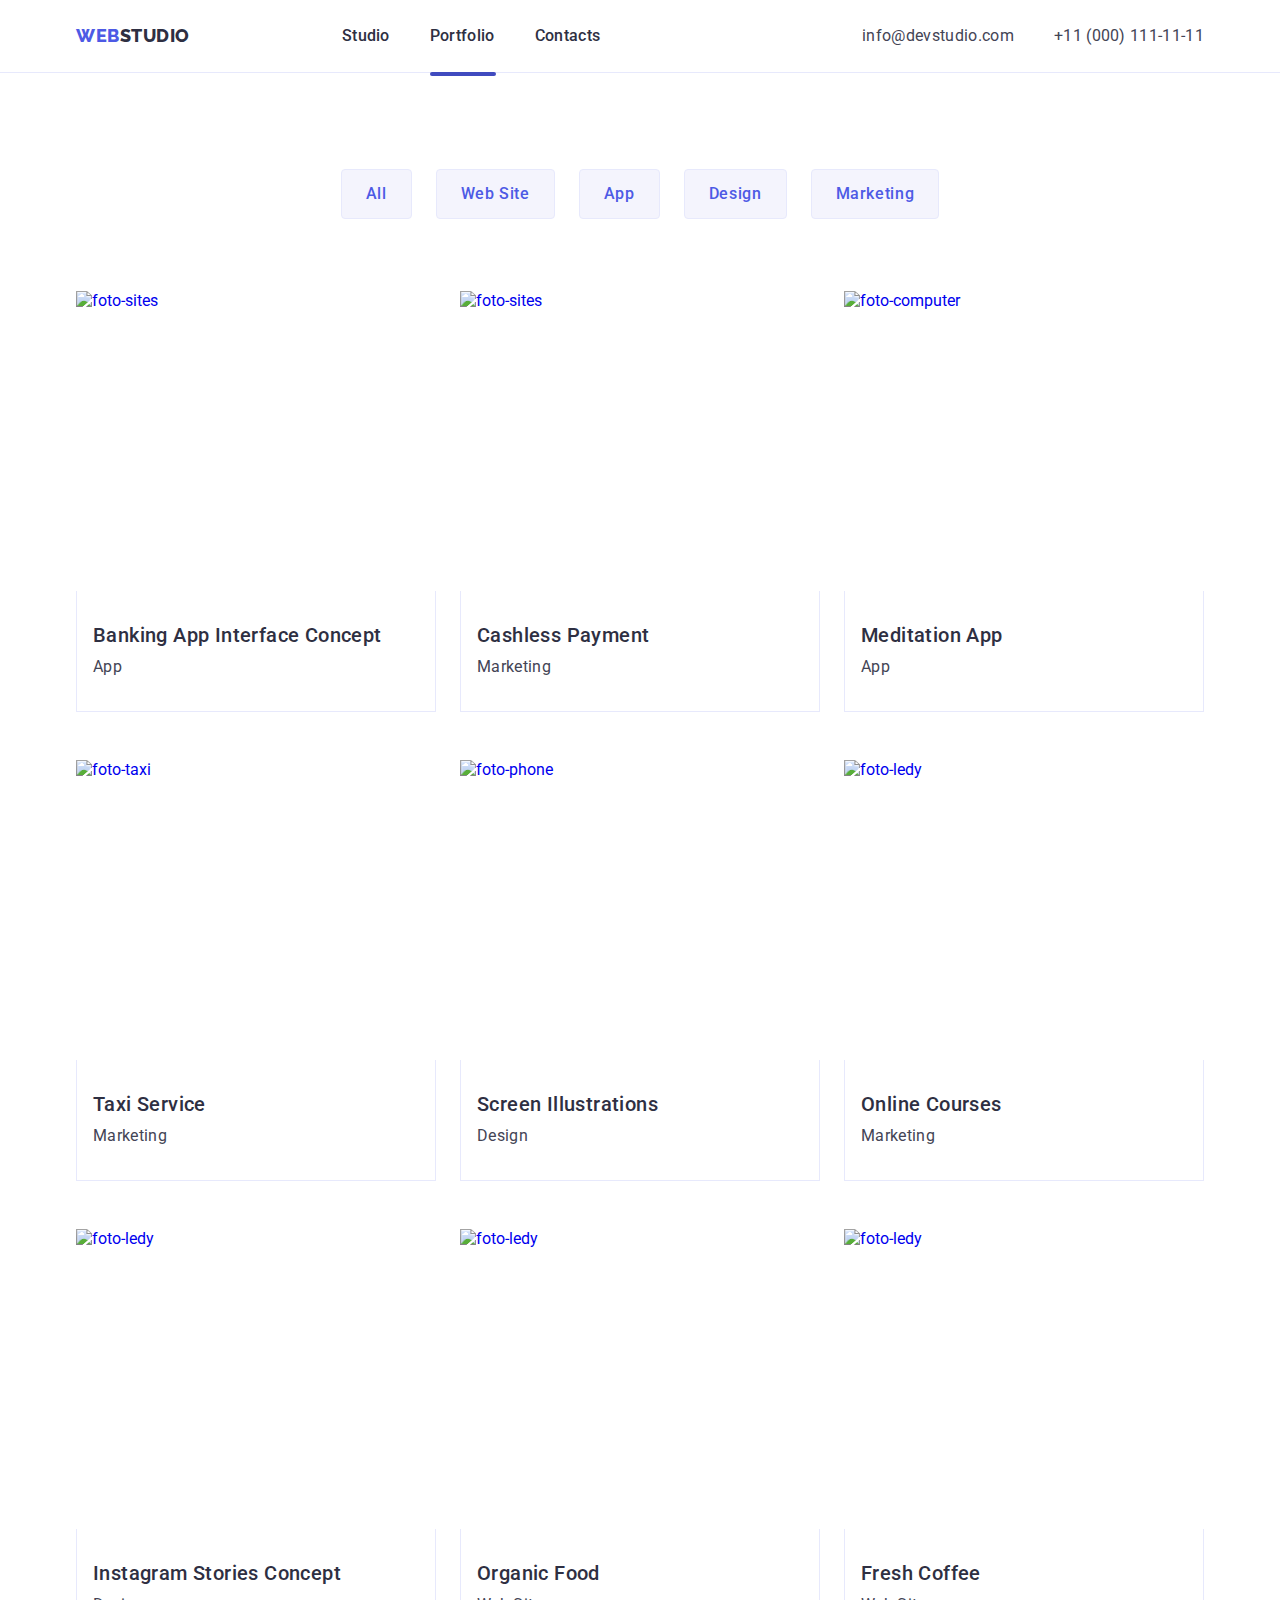
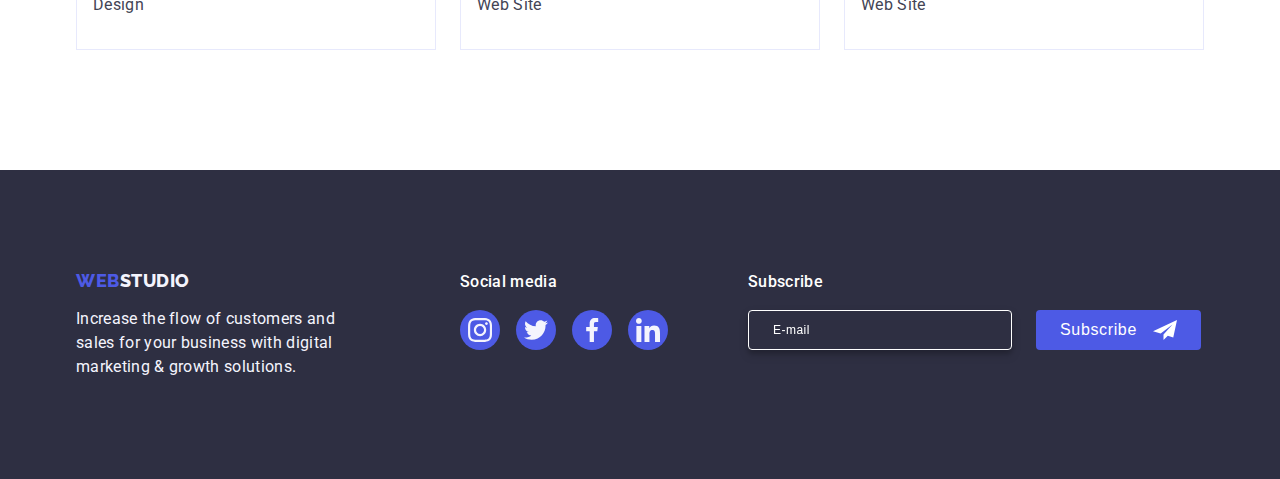
==== commit db0daa04: "final hw 07" ====
--- a/portfolio.html
+++ b/portfolio.html
@@ -18,12 +18,12 @@
       crossorigin="anonymous"
       referrerpolicy="no-referrer"
     />
-    <link rel="stylesheet" href="./css/reset.css">
-    <link rel="stylesheet" href="./css/vars.css">
-    <link rel="stylesheet" href="./css/components.css">
-    <link rel="stylesheet" href="./css/mobile.css">
-    <link rel="stylesheet" href="./css/tablet.css">
-    <link rel="stylesheet" href="./css/desktop.css">
+    <link rel="stylesheet" href="./css/reset.css" />
+    <link rel="stylesheet" href="./css/vars.css" />
+    <link rel="stylesheet" href="./css/components.css" />
+    <link rel="stylesheet" href="./css/mobile.css" />
+    <link rel="stylesheet" href="./css/tablet.css" />
+    <link rel="stylesheet" href="./css/desktop.css" />
   </head>
   <body>
     <!-- Header -->
@@ -35,14 +35,12 @@
           </a>
           <ul class="header-items list zmina">
             <li class="header-item">
+              <a href="./index.html" class="header-link link zmina">Studio</a>
+            </li>
+            <li class="header-item">
               <a
-                href="./index.html"
-                class="header-link link zmina"
-                >Studio</a
-              >
-            </li>
-            <li class="header-item">
-              <a href="./portfolio.html" class="header-link link zmina psevdo-portfolio"
+                href="./portfolio.html"
+                class="header-link link zmina psevdo-portfolio"
                 >Portfolio</a
               >
             </li>
@@ -79,14 +77,20 @@
       <div class="mob-menu js-menu-container is-open">
         <button type="button" class="mob-menu-btn js-close-menu">
           <svg class="mob-menu-icon" width="24" height="24">
-            <use href="./images/icons.svg#icon-close-modal" ></use>
+            <use href="./images/icons.svg#icon-close-modal"></use>
           </svg>
         </button>
-         <ul class="mob-menu-list" >
-          <li class="mob-menu-item" ><a href="./index.html" class="mobile-menu-link" >Studio</a></li>
-          <li class="mob-menu-item" ><a href="./portfolio.html" class="mobile-menu-link" >Portfolio</a></li>
-          <li class="mob-menu-item" ><a href="#contacts" class="mobile-menu-link" >Contacts</a></li>
-         </ul>
+        <ul class="mob-menu-list">
+          <li class="mob-menu-item">
+            <a href="./index.html" class="mobile-menu-link">Studio</a>
+          </li>
+          <li class="mob-menu-item">
+            <a href="./portfolio.html" class="mobile-menu-link">Portfolio</a>
+          </li>
+          <li class="mob-menu-item">
+            <a href="#contacts" class="mobile-menu-link">Contacts</a>
+          </li>
+        </ul>
       </div>
     </header>
     <!-- Унікальний контент сторінки -->
@@ -363,31 +367,31 @@
           </ul>
         </div>
         <div class="box-footer-email">
-        <form
-          class="footer-email-form"
-          name="signup_form"
-          autocomplete="on"
-          novalidate
-        >
-          <label>
-            Subscribe
-            <input
-              type="email"
-              name="email"
-              placeholder="E-mail"
-              class="inp-email"
-            />
-          </label>
-          <button type="submit" class="footer-email-btn">
-            Subscribe
-            <!-- <span class="icon-footer-email"> -->
-            <svg class="email-btn-icon" width="24" height="24">
-              <use href="./images/icons.svg#icon-Frame"></use>
-            </svg>
-            <!-- </span> -->
-          </button>
-        </form>
-      </div>
+          <form
+            class="footer-email-form"
+            name="signup_form"
+            autocomplete="on"
+            novalidate
+          >
+            <label>
+              Subscribe
+              <input
+                type="email"
+                name="email"
+                placeholder="E-mail"
+                class="inp-email"
+              />
+            </label>
+            <button type="submit" class="footer-email-btn">
+              Subscribe
+              <!-- <span class="icon-footer-email"> -->
+              <svg class="email-btn-icon" width="24" height="24">
+                <use href="./images/icons.svg#icon-Frame"></use>
+              </svg>
+              <!-- </span> -->
+            </button>
+          </form>
+        </div>
       </div>
     </footer>
   </body>
--- a/css/mobile.css
+++ b/css/mobile.css
@@ -2,7 +2,7 @@
 *,
 *::before,
 *::after {
-    box-sizing: border-box;
+  box-sizing: border-box;
 }
 
 /* У цієї блокової моделі властивості width і height встановлюють фінальні розміри елемента,
@@ -10,350 +10,392 @@
 щоб всередині контейнера ще помістилися padding і border. */
 
 .psevdo-studio::after {
-    display: flex;
-    align-items: center;
-    width: 48px;
-    height: 4px;
-    background-color: #404BBF;
-    content: '';
-    /* margin-top: 20px; */
-    position: absolute;
-    bottom: -2px;
-    left: 0;
-    border-radius: 2px;
+  display: flex;
+  align-items: center;
+  width: 48px;
+  height: 4px;
+  background-color: #404bbf;
+  content: '';
+  /* margin-top: 20px; */
+  position: absolute;
+  bottom: -4px;
+  left: 0;
+  border-radius: 2px;
 }
 
 .psevdo-portfolio::after {
-    display: flex;
-    align-items: center;
-    width: 66px;
-    height: 4px;
-    background-color: #404BBF;
-    content: '';
-    /* margin-top: 20px; */
-    position: absolute;
-    bottom: -2px;
-    left: 0;
-    border-radius: 2px;
+  display: flex;
+  align-items: center;
+  width: 66px;
+  height: 4px;
+  background-color: #404bbf;
+  content: '';
+  /* margin-top: 20px; */
+  position: absolute;
+  bottom: -4px;
+  left: 0;
+  border-radius: 2px;
 }
 /* ================/Psevdoelements============== */
 
 .container {
-    width: 100%;
-    margin: 0 auto;
-    padding-left: 16px;
-    padding-right: 16px;
-    padding-bottom: 0;
-    padding-top: 0;
+  width: 100%;
+  margin: 0 auto;
+  padding-left: 16px;
+  padding-right: 16px;
+  padding-bottom: 0;
+  padding-top: 0;
 }
 
 /* =================Header================ */
 .header {
-    border-bottom: 1px solid #e7e9fc;
-    box-shadow: rgba(46, 47, 66, 0.08);
-}
-
+  border-bottom: 1px solid #e7e9fc;
+  box-shadow: rgba(46, 47, 66, 0.08);
+}
 
 .header-link {
-    display: none;
-    font-style: normal;
-    font-weight: 500;
-    font-size: 16px;
-    line-height: 1.5;
-    letter-spacing: 0.02em;
-    color: #2E2F42;
-    padding-top: 24px;
-    padding-bottom: 24px;
-    position: relative;
-    transition: color var(--transition-dur-and-func);
+  display: none;
+  font-style: normal;
+  font-weight: 500;
+  font-size: 16px;
+  line-height: 1.5;
+  letter-spacing: 0.02em;
+  color: #2e2f42;
+  padding-top: 24px;
+  padding-bottom: 24px;
+  position: relative;
+  transition: color var(--transition-dur-and-func);
 }
 
 .header-link:hover,
 .header-link:focus {
-    color: #404BBF;
+  color: #404bbf;
 }
 
 .header-items {
-    display: none;
-    margin-left: 76px;
+  display: none;
+  margin-left: 76px;
 }
 
 .contact-link {
-    font-style: normal;
-    font-weight: 400;
-    font-size: 12px;
-    line-height: 1.17;
-    letter-spacing: 0.04em;
-    color: #434455;
-    transition: color var(--transition-dur-and-func);
+  font-style: normal;
+  font-weight: 400;
+  font-size: 12px;
+  line-height: 1.17;
+  letter-spacing: 0.04em;
+  color: #434455;
+  transition: color var(--transition-dur-and-func);
 }
 
 .contact-link:hover,
 .contact-link:focus {
-    color: #404BBF;
+  color: #404bbf;
+}
+
+.tel-mob {
+  font-weight: 700;
+  font-size: 36px;
+  line-height: 1.11;
+  letter-spacing: 0.02em;
+  text-transform: capitalize;
+  color: #4d5ae5;
+}
+
+.email-mob {
+  font-weight: 500;
+  font-size: 20px;
+  line-height: 1.2;
+  letter-spacing: 0.02em;
+  color: #434455;
 }
 
 .header-items {
-    display: none;
-    gap: 40px;
-}
-
-.header-item {
-    /* width: calc((100% - 80px) / 3); */
-}
-
+  display: none;
+  gap: 40px;
+}
+
+/* .header-item {
+  /* width: calc((100% - 80px) / 3); */
 
 .adress {
-    display: none;
+  display: none;
 }
 
 /* центування лого і бургера в моб меню */
 .page-hesder-container {
+  display: flex;
+  align-items: center;
+  justify-content: space-between;
+}
+
+.mobile-menu-open {
+  width: 32px;
+  height: 22px;
+  background-color: transparent;
+  border: none;
+  padding: 0;
+}
+
+.mob-backdrop {
+  position: fixed;
+  top: 0;
+  left: 0;
+  width: 100%;
+  height: 100%;
+  background-color: rgba(78, 76, 76, 0.1);
+}
+.mob-menu {
+  position: absolute;
+  max-width: 428px;
+  width: 100%;
+  height: 100%;
+  z-index: 1000;
+  top: 50%;
+  left: 50%;
+  background-color: #ffffff;
+  transform: translate(-50%, -50%);
+
+  padding: 80px 35px 40px 40px;
+  flex-direction: column;
+  justify-content: space-between;
+}
+
+.mob-menu-btn {
+  position: absolute;
+  top: 24px;
+  right: 24px;
+  display: flex;
+  justify-content: center;
+  align-items: center;
+  width: 24px;
+  height: 24px;
+  border-radius: 50%;
+  background-color: #e7e9fc;
+  border: 1px solid rgba(0, 0, 0, 0.1);
+  padding: 0;
+  transition: background-color var(--transition-dur-and-func);
+}
+
+.mob-menu-btn:hover,
+.mob-menu-btn:focus {
+  background-color: var(--accent-act-btn-close-modal);
+}
+
+.mob-menu-icon {
+  transition: fill var(--transition-dur-and-func);
+}
+
+.mob-menu-btn:hover .mob-menu-icon,
+.mob-menu-btn:focus .mob-menu-icon {
+  fill: var(--accent-footer-soc);
+}
+
+.mob-menu-list {
+  display: flex;
+  flex-direction: column;
+  gap: 40px;
+}
+.mob-soc {
+  justify-content: space-between;
+  max-width: 328px;
+  margin-left: auto;
+  margin-right: auto;
+}
+.mob-contacts {
+  margin-bottom: 48px;
+  display: flex;
+  flex-direction: column-reverse;
+  gap: 40px;
+}
+
+@media screen and (max-width: 767.98px) {
+  .mob-menu {
     display: flex;
-    align-items: center;
-    justify-content: space-between;
-}
-
-
-
-.mobile-menu-open {
-    width:32px;
-    height: 22px;
-    background-color: transparent;
-    border: none;
-    padding: 0;
-}
-
-.mob-backdrop {
-    position: fixed;
-    top: 0;
-    left: 0;
-    width: 100%;
-    height: 100%;
-    background-color: rgba(78, 76, 76, 0.1);
-}
-.mob-menu {
-    position: absolute;
-    max-width: 428px;
-    width: 100%;
-    height: 100%;
-    z-index: 1000;
-    top: 50%;
-    left: 50%;
-    background-color: #FFFFFF;
-    transform: translate(-50%,-50%);
-
-    padding: 80px 35px 40px 40px;
-    flex-direction: column;
-    justify-content: space-between;
-}
-.mob-menu-btn {
-    position: absolute;
-    top: 24px;
-    right: 24px;
-}
-.mob-menu-list {
-    display: flex;
-    flex-direction: column;
-    gap: 40px;
-}
-.mob-soc {
-    justify-content: space-between;
-    max-width: 328px;
-    margin-left: auto;
-    margin-right: auto;
-}
-.mob-contacts {
-    margin-bottom: 48px;
-    display: flex;
-    flex-direction: column-reverse;
-}
-
-
-@media screen and (max-width: 767.98px) {
-    .mob-menu{
-        display: flex;
-    }
-    
+  }
 }
 
 .is-open {
-    visibility: hidden;
-    opacity: 0;
-    pointer-events: none;
-}
- 
+  visibility: hidden;
+  opacity: 0;
+  pointer-events: none;
+}
+
 .mobile-menu-link {
-    font-weight: 700;
-        font-size: 36px;
-        line-height: 1.11;
-        letter-spacing: 0.02em;
-        text-transform: capitalize;
-        color: #2E2F42;
-}
-
+  font-weight: 700;
+  font-size: 36px;
+  line-height: 1.11;
+  letter-spacing: 0.02em;
+  text-transform: capitalize;
+  color: #2e2f42;
+  transition: color var(--transition-dur-and-func);
+}
+
+.mobile-menu-link:hover,
+.mobile-menu-link:focus {
+  color: #404bbf;
+}
 
 /* ====================/Header============= */
 
 /* =========================Main====================== */
 
 .main-section {
-    background-color: #2e2f42;
-    padding-top: 112px;
-    padding-bottom: 112px;
-    background-image: linear-gradient(rgba(46, 47, 66, 0.7), rgba(46, 47, 66, 0.7)), url(../images/people-office.jpg);
-    max-width: 1440px;
-    background-repeat: no-repeat;
-    background-position: center;
-    background-size: cover;
-    margin: 0 auto;
+  background-color: #2e2f42;
+  padding-top: 112px;
+  padding-bottom: 112px;
+  background-image: linear-gradient(
+      rgba(46, 47, 66, 0.7),
+      rgba(46, 47, 66, 0.7)
+    ),
+    url(../images/people-office.jpg);
+  max-width: 1440px;
+  background-repeat: no-repeat;
+  background-position: center;
+  background-size: cover;
+  margin: 0 auto;
 }
 
 .flex {
-    display: flex;
-
+  display: flex;
 }
 
 .main-title {
-    font-family: 'Roboto';
-    font-style: normal;
-    font-weight: 700;
-    font-size: 36px;
-    line-height: 1.11;
-    text-align: center;
-    letter-spacing: 0.02em;
-    color: #FFFFFF;
-    margin-bottom: 72px;
-    max-width: 496px;
-    margin-right: auto;
-    margin-left: auto;
+  font-family: 'Roboto';
+  font-style: normal;
+  font-weight: 700;
+  font-size: 36px;
+  line-height: 1.11;
+  text-align: center;
+  letter-spacing: 0.02em;
+  color: #ffffff;
+  margin-bottom: 72px;
+  max-width: 496px;
+  margin-right: auto;
+  margin-left: auto;
 }
 
 .main-btn {
-    font-family: "Roboto", sans-serif;
-    font-style: normal;
-    display: block;
-    font-weight: 500;
-    font-size: 16px;
-    line-height: 1.5;
-    display: block;
-    align-items: center;
-    letter-spacing: 0.04em;
-    background-color: #4D5AE5;
-    color: #FFFFFF;
-    cursor: pointer;
-    margin-left: auto;
-    margin-right: auto;
-    padding: 16px 32px;
-    box-shadow: rgba(0, 0, 0, 0.15);
-    border-radius: 4px;
-    min-width: 169px;
-    height: 56px;
-    border: none;
-    transition: background-color, color var(--transition-dur-and-func);
+  font-family: 'Roboto', sans-serif;
+  font-style: normal;
+  display: block;
+  font-weight: 500;
+  font-size: 16px;
+  line-height: 1.5;
+  display: block;
+  align-items: center;
+  letter-spacing: 0.04em;
+  background-color: #4d5ae5;
+  color: #ffffff;
+  cursor: pointer;
+  margin-left: auto;
+  margin-right: auto;
+  padding: 16px 32px;
+  box-shadow: rgba(0, 0, 0, 0.15);
+  border-radius: 4px;
+  min-width: 169px;
+  height: 56px;
+  border: none;
+  transition: background-color, color var(--transition-dur-and-func);
 }
 
 .main-btn:hover,
 .main-btn:focus {
-    background-color: #404BBF;
-    color: #FFFFFF;
+  background-color: #404bbf;
+  color: #ffffff;
 }
 
 /* ========== Sections 2Steps ========== */
 
 .title-steps {
-    font-style: normal;
-    font-weight: 500;
-    font-size: 36px;
-    line-height: 1.11;
-    letter-spacing: 0.02em;
-    color: #2E2F42;
+  font-style: normal;
+  font-weight: 500;
+  font-size: 36px;
+  line-height: 1.11;
+  letter-spacing: 0.02em;
+  color: #2e2f42;
 }
 
 .text {
-    font-style: normal;
-    font-weight: 400;
-    font-size: 16px;
-    line-height: 1.5;
-    letter-spacing: 0.02em;
-    color: #434455;
-}
-
+  font-style: normal;
+  font-weight: 400;
+  font-size: 16px;
+  line-height: 1.5;
+  letter-spacing: 0.02em;
+  color: #434455;
+}
 
 .steps-items {
-    background-color: #FFFFFF;
+  background-color: #ffffff;
+  flex-wrap: wrap;
+  display: flex;
+  gap: 72px 24px;
 }
 
 .sections-steps {
-    padding-bottom: 96px;
-    padding-top: 96px;
-    padding-right: 0;
-    padding-left: 0;
+  padding-bottom: 96px;
+  padding-top: 96px;
+  padding-right: 0;
+  padding-left: 0;
 }
 .box-steps-doing {
-    display: none;
-    align-items: center;
-    justify-content: center;
-    height: 112px;
-    background-color: #f4f4fd;
-    border-radius: 4px;
-    margin-bottom: 8px;
-}
-
-.steps-items {
-    display: none;
-    gap: 24px;
+  display: none;
+  align-items: center;
+  justify-content: center;
+  height: 112px;
+  background-color: #f4f4fd;
+  border-radius: 4px;
+  margin-bottom: 8px;
 }
 
 .title-steps {
-    margin-bottom: 8px;
+  margin-bottom: 8px;
 }
 
 .steps-item {
-    width: calc((100% - 72px) / 4);
+  width: calc((100%));
 }
 /* =================== Section 3 - Doing=============== */
 
 .sections-doing {
-    padding-bottom: 120px;
+  padding-bottom: 120px;
+  display: none;
 }
 
 .title-doing {
-    display: none;
-    font-style: normal;
-    font-weight: 700;
-    font-size: 36px;
-    line-height: 1.11;
-    text-align: center;
-    letter-spacing: 0.02em;
-    text-transform: capitalize;
-    color: #2E2F42;
-
-    margin-bottom: 72px;
+  display: none;
+  font-style: normal;
+  font-weight: 700;
+  font-size: 36px;
+  line-height: 1.11;
+  text-align: center;
+  letter-spacing: 0.02em;
+  text-transform: capitalize;
+  color: #2e2f42;
+
+  margin-bottom: 72px;
 }
 
 .list-doing {
-    display: none;
-    gap: 24px;
+  gap: 24px;
 }
 
 .item-doing {
-    width: calc((100% - 48px) / 3);
+  width: calc((100% - 48px) / 3);
 }
 
 /*=================== Hiden H2 ============ */
 
 .visually-hidden {
-    position: absolute;
-    width: 1px;
-    height: 1px;
-    margin: -1px;
-    border: 0;
-    padding: 0;
-    white-space: nowrap;
-    clip-path: inset(100%);
-    clip: rect(0 0 0 0);
-    overflow: hidden;
+  position: absolute;
+  width: 1px;
+  height: 1px;
+  margin: -1px;
+  border: 0;
+  padding: 0;
+  white-space: nowrap;
+  clip-path: inset(100%);
+  clip: rect(0 0 0 0);
+  overflow: hidden;
 }
 /* ==================================== */
 
@@ -365,108 +407,105 @@
 } */
 
 .section-team {
-    background-color: var(--accent-white);
-    padding-top: 96px;
-    padding-bottom: 96px;
+  background-color: var(--accent-white);
+  padding-top: 96px;
+  padding-bottom: 96px;
 }
 
 .title-team {
-    font-style: normal;
-    font-weight: 700;
-    font-size: 36px;
-    line-height: 1.11;
-    text-align: center;
-    letter-spacing: 0.02em;
-    text-transform: capitalize;
-    color: #2E2F42;
-    margin-bottom: 72px;
+  font-style: normal;
+  font-weight: 700;
+  font-size: 36px;
+  line-height: 1.11;
+  text-align: center;
+  letter-spacing: 0.02em;
+  text-transform: capitalize;
+  color: #2e2f42;
+  margin-bottom: 72px;
 }
 
 .list-team {
-    display: flex;
-    justify-content: center;
-    flex-wrap: wrap;
-    gap: 72px;
+  display: flex;
+  justify-content: center;
+  flex-wrap: wrap;
+  gap: 72px;
 }
 
 .item-team {
-    width: 264px;
-    background-color: #FFFFFF;
-    /* width: calc((100%) / 1); */
-    box-shadow: 0px 1px 6px rgba(46, 47, 66, 0.08), 0px 1px 1px rgba(46, 47, 66, 0.16), 0px 2px 1px rgba(46, 47, 66, 0.08);
-    border-radius: 0px 0px 4px 4px;
+  width: 264px;
+  background-color: #ffffff;
+  /* width: calc((100%) / 1); */
+  box-shadow: 0px 1px 6px rgba(46, 47, 66, 0.08),
+    0px 1px 1px rgba(46, 47, 66, 0.16), 0px 2px 1px rgba(46, 47, 66, 0.08);
+  border-radius: 0px 0px 4px 4px;
 }
 
 .bloc-list-team {
-    padding: 32px 0;
-    /* padding-top: 32px;
+  padding: 32px 0;
+  /* padding-top: 32px;
     padding-bottom: 32px; */
 }
 
 .item-social-hub {
-    width: 40px;
-    height: 40px;
+  width: 40px;
+  height: 40px;
 }
 
 .link-social-hub {
-    display: flex;
-    align-items: center;
-    justify-content: center;
-    width: 100%;
-    height: 100%;
-    background-color: var(--accent-link);
-    border-radius: 50%;
-    transition: background-color var(--transition-dur-and-func);
+  display: flex;
+  align-items: center;
+  justify-content: center;
+  width: 100%;
+  height: 100%;
+  background-color: var(--accent-link);
+  border-radius: 50%;
+  transition: background-color var(--transition-dur-and-func);
 }
 
 .link-social-hub:hover,
 .link-social-hub:focus {
-    background-color: #404bbf;
-}
-
+  background-color: #404bbf;
+}
 
 .items-social-hub {
-    display: flex;
-    justify-content: center;
-    gap: 24px;
-}
-
+  display: flex;
+  justify-content: center;
+  gap: 24px;
+}
 
 .bloc-list-team {
-    padding-top: 32px;
-    padding-bottom: 32px;
-}
-
+  padding-top: 32px;
+  padding-bottom: 32px;
+}
 
 .icon-soc-hub-team {
-    fill: var(--accent-white);
+  fill: var(--accent-white);
 }
 
 .caption-team {
-    font-style: normal;
-    font-weight: 500;
-    font-size: 20px;
-    line-height: 1.2;
-    text-align: center;
-    letter-spacing: 0.02em;
-    color: #2E2F42;
-    margin-bottom: 8px;
-}
-
+  font-style: normal;
+  font-weight: 500;
+  font-size: 20px;
+  line-height: 1.2;
+  text-align: center;
+  letter-spacing: 0.02em;
+  color: #2e2f42;
+  margin-bottom: 8px;
+}
 
 .profesion {
-    font-style: normal;
-    font-weight: 400;
-    font-size: 16px;
-    line-height: 1.5;
-    text-align: center;
-    letter-spacing: 0.02em;
-    color: #434455;
-    margin-bottom: 8px;
+  font-style: normal;
+  font-weight: 400;
+  font-size: 16px;
+  line-height: 1.5;
+  text-align: center;
+  letter-spacing: 0.02em;
+  color: #434455;
+  margin-bottom: 8px;
 }
 
 .team {
-    background-color: var(--accent-white);
+  background-color: var(--accent-white);
 }
 
 /* ================ /Team ==============*/
@@ -474,354 +513,365 @@
 /* ==================  Sections icons  ============== */
 
 .section-icons {
-    padding: 120px 0 120px;
+  padding: 96px 0;
 }
 
 .title-customers {
-    font-size: 36px;
-    line-height: 1.1;
-    color: var(--accent-title-customers);
-    margin-bottom: 72px;
-    text-align: center;
-    letter-spacing: 0.02em;
-    text-transform: capitalize;
+  font-size: 36px;
+  line-height: 1.1;
+  color: var(--accent-title-customers);
+  margin-bottom: 72px;
+  text-align: center;
+  letter-spacing: 0.02em;
+  text-transform: capitalize;
 }
 
 .link-customers {
-    width: 100%;
-    height: 100%;
-    border: 1px solid #8e8f99;
-    border-radius: 4px;
-    display: flex;
-    align-items: center;
-    justify-content: center;
-    color: var(--accent-link-custumers);
-    transition: background-color var(--transition-dur-and-func), color var(--transition-dur-and-func);
+  width: 100%;
+  height: 100%;
+  border: 1px solid #8e8f99;
+  border-radius: 4px;
+  display: flex;
+  align-items: center;
+  justify-content: center;
+  color: var(--accent-link-custumers);
+  transition: background-color var(--transition-dur-and-func),
+    color var(--transition-dur-and-func);
 }
 
 .link-customers:hover,
 .link-customers:focus {
-    border-color: #404bbf;
-    color: #404bbf;
+  border-color: #404bbf;
+  color: #404bbf;
 }
 
 .list-customers {
-    display: flex;
-    gap: 24px;
-    height: 88px;
-}
-
+  display: flex;
+  justify-content: center;
+  flex-wrap: wrap;
+  gap: 72px 16px;
+}
 
 .item-customers {
-    width: calc((100% - 120px) / 6);
+  width: calc((100% - 32px) / 2);
+  height: 88px;
 }
 
 .icons-customers {
-    fill: currentColor;
+  fill: currentColor;
 }
 
 /* ==========Footer============= */
 
 .logo {
-    font-family: 'Raleway', sans-serif;
-    font-style: normal;
-    font-weight: 800;
-    font-size: 18px;
-    line-height: 1.17;
-    display: flex;
-    align-items: center;
-    text-transform: uppercase;
-    letter-spacing: 0.03em;
-    color: #4D5AE5;
-}
-
+  font-family: 'Raleway', sans-serif;
+  font-style: normal;
+  font-weight: 800;
+  font-size: 18px;
+  line-height: 1.17;
+  display: flex;
+  align-items: center;
+  text-transform: uppercase;
+  letter-spacing: 0.03em;
+  color: #4d5ae5;
+}
 
 .text-footer-link {
-    font-weight: 400;
-    font-size: 16px;
-    line-height: 1.5;
-    letter-spacing: 0.02em;
-    color: var(--accent-white);
-    /* margin-bottom: 16px; */
-}
-
+  font-weight: 400;
+  font-size: 16px;
+  line-height: 1.5;
+  letter-spacing: 0.02em;
+  color: var(--accent-white);
+  /* margin-bottom: 16px; */
+}
 
 .footer-icon {
-    display: flex;
-    align-items: baseline;
-}
-
-
+  display: flex;
+  align-items: baseline;
+}
 
 .subtitle-soc {
-    font-weight: 500;
-    font-size: 16px;
-    line-height: 1.5;
-    letter-spacing: 0.02em;
-    color: var(--accent-footer-soc);
-    margin-bottom: 16px;
+  font-weight: 500;
+  font-size: 16px;
+  line-height: 1.5;
+  letter-spacing: 0.02em;
+  color: var(--accent-footer-soc);
+  margin-bottom: 16px;
 }
 
 .soc-hub-list {
-    display: flex;
-    gap: 16px;
+  display: flex;
+  gap: 16px;
 }
 
 .soc-hub-item {
-    width: 40px;
-    height: 40px;
+  width: 40px;
+  height: 40px;
 }
 
 .soc-hub-link {
-    width: 100%;
-    height: 100%;
-    background-color: var(--accent-link);
-    border-radius: 50%;
-    display: flex;
-    align-items: center;
-    justify-content: center;
-    transition: background-color var(--transition-dur-and-func);
+  width: 100%;
+  height: 100%;
+  background-color: var(--accent-link);
+  border-radius: 50%;
+  display: flex;
+  align-items: center;
+  justify-content: center;
+  transition: background-color var(--transition-dur-and-func);
 }
 
 .soc-hub-link:hover,
 .soc-hub-link:focus {
-    background-color: #31d0aa;
+  background-color: #31d0aa;
 }
 
 .soc-hub-icons {
-    fill: var(--accent-white);
+  fill: var(--accent-white);
 }
 
 /* ====================== /Footer ========= */
 
 /* ======================  Modal window ========= */
 .backdrop {
-    position: fixed;
-    z-index: 100;
-    top: 0;
-    left: 0;
-    width: 100%;
-    height: 100%;
-    background-color: rgba(46, 47, 66, 0.4);
-
-    transition: opacity var(--transition-dur-and-func), visibility var(--transition-dur-and-func);
+  position: fixed;
+  z-index: 100;
+  top: 0;
+  left: 0;
+  width: 100%;
+  height: 100%;
+  background-color: rgba(46, 47, 66, 0.4);
+
+  transition: opacity var(--transition-dur-and-func),
+    visibility var(--transition-dur-and-func);
 }
 
 .backdrop.is-hidden {
-    opacity: 0;
-    visibility: hidden;
-    pointer-events: none;
+  opacity: 0;
+  visibility: hidden;
+  pointer-events: none;
 }
 
 .modal {
-    position: absolute;
-    top: 50%;
-    left: 50%;
-    transform: translate(-50%, -50%);
-    width: 408px;
-    height: 584px;
-    background-color: #FCFCFC;
-    box-shadow: rgba(0, 0, 0, 0.2);
-    border-radius: 4px;
-    padding-top: 72px;
-    padding-right: 24px;
-    padding-left: 24px;
-    padding-bottom: 24px;
+  position: absolute;
+  top: 50%;
+  left: 50%;
+  transform: translate(-50%, -50%);
+  width: 100%;
+  min-height: 584px;
+  background-color: #fcfcfc;
+  box-shadow: rgba(0, 0, 0, 0.2);
+  border-radius: 4px;
+  padding-top: 72px;
+  padding-right: 24px;
+  padding-left: 24px;
+  padding-bottom: 24px;
 }
 
 .modal-close-btn {
-    position: absolute;
-    top: 24px;
-    right: 24px;
-    display: flex;
-    justify-content: center;
-    align-items: center;
-    width: 24px;
-    height: 24px;
-    border-radius: 50%;
-    background-color: #E7E9FC;
-    border: 1px solid rgba(0, 0, 0, 0.1);
-    padding: 0;
-    transition: background-color var(--transition-dur-and-func);
+  position: absolute;
+  top: 24px;
+  right: 24px;
+  display: flex;
+  justify-content: center;
+  align-items: center;
+  width: 24px;
+  height: 24px;
+  border-radius: 50%;
+  background-color: #e7e9fc;
+  border: 1px solid rgba(0, 0, 0, 0.1);
+  padding: 0;
+  transition: background-color var(--transition-dur-and-func);
 }
 
 .modal-close-btn:hover,
 .modal-close-btn:focus {
-    background-color: var(--accent-act-btn-close-modal);
+  background-color: var(--accent-act-btn-close-modal);
 }
 
 .modal-close-btn-icon {
-    transition: fill var(--transition-dur-and-func);
+  transition: fill var(--transition-dur-and-func);
 }
 
 .modal-close-btn:hover .modal-close-btn-icon,
 .modal-close-btn:focus .modal-close-btn-icon {
-    fill: var(--accent-footer-soc);
+  fill: var(--accent-footer-soc);
 }
 
 /* ====================== / Modal window ========= */
 .modal-form {
-    display: flex;
-    flex-direction: column;
+  display: flex;
+  flex-direction: column;
 }
 
 .modal-form-field {
-    margin-top: 8px;
+  margin-top: 8px;
 }
 
 .modal-form-input-desc {
-    font-weight: 400;
-    font-size: 12px;
-    line-height: 1.17;
-    letter-spacing: 0.04em;
-    color: #8E8F99;
-    margin-bottom: 4px;
-    margin-top: 8px;
+  font-weight: 400;
+  font-size: 12px;
+  line-height: 1.17;
+  letter-spacing: 0.04em;
+  color: #8e8f99;
+  margin-bottom: 4px;
+  margin-top: 8px;
 }
 
 .modal-form-input {
-    display: block;
-    width: 100%;
-    height: 40px;
-    border: 1px solid rgba(46, 47, 66, 0.4);
-    border-radius: 4px;
-    padding-left: 38px;
-    color: black;
-    /* колір тексту введення */
-    font-size: 16px;
-    transition: border-color, fill var(--transition-dur-and-func);
-
+  display: block;
+  width: 100%;
+  height: 40px;
+  border: 1px solid rgba(46, 47, 66, 0.4);
+  border-radius: 4px;
+  padding-left: 38px;
+  color: black;
+  /* колір тексту введення */
+  font-size: 16px;
+  transition: border-color, fill var(--transition-dur-and-func);
 }
 
 .modal-form-input:focus {
-    outline: none;
-    border-color: #4D5AE5;
-}
-
-.modal-form-input:focus+.modal-form-input-icon {
-    fill: #4D5AE5;
+  outline: none;
+  border-color: #4d5ae5;
+}
+
+.modal-form-input:focus + .modal-form-input-icon {
+  fill: #4d5ae5;
 }
 
 .subtitle-modal-form {
-    align-items: center;
-    text-align: center;
-    font-weight: 500;
-    font-size: 16px;
-    line-height: 1.5;
-    letter-spacing: 0.02em;
-    color: #2E2F42;
+  align-items: center;
+  text-align: center;
+  font-weight: 500;
+  font-size: 16px;
+  line-height: 1.5;
+  letter-spacing: 0.02em;
+  color: #2e2f42;
 }
 
 .modal-form-input-wraper {
-    position: relative;
+  position: relative;
 }
 
 .modal-form-input-icon {
-    position: absolute;
-    top: 50%;
-    left: 16px;
-    transform: translateY(-50%);
-    transition: fill var(--transition-dur-and-func);
+  position: absolute;
+  top: 50%;
+  left: 16px;
+  transform: translateY(-50%);
+  transition: fill var(--transition-dur-and-func);
 }
 
 .modal-form-message {
-    width: 100%;
-    height: 120px;
-    padding: 10px 16px;
-    border-radius: 4px;
-    resize: none;
-    font-weight: 400;
-    font-size: 12px;
-    line-height: 1.17;
-    letter-spacing: 0.04em;
-    transition: border-color, fill var(--transition-dur-and-func);
+  width: 100%;
+  height: 120px;
+  padding: 10px 16px;
+  border-radius: 4px;
+  resize: none;
+  font-weight: 400;
+  font-size: 12px;
+  line-height: 1.17;
+  letter-spacing: 0.04em;
+  transition: border-color, fill var(--transition-dur-and-func);
 }
 
 .modal-form-message:focus {
-    outline: none;
-    border-color: #4D5AE5;
+  outline: none;
+  border-color: #4d5ae5;
 }
 
 .modal-form-message::placeholder {
-    /* font-size: 16px; */
-    color: rgba(46, 47, 66, 0.4);
-    /* text-transform: uppercase; */
+  /* font-size: 16px; */
+  color: rgba(46, 47, 66, 0.4);
+  /* text-transform: uppercase; */
 }
 
 .modal-form-input-desc {
-    font-weight: 400;
-    font-size: 12px;
-    line-height: 1.17;
-    letter-spacing: 0.04em;
-    color: rgba(46, 47, 66, 0.4);
+  display: block;
+  font-weight: 400;
+  font-size: 12px;
+  line-height: 1.17;
+  letter-spacing: 0.04em;
+  color: rgba(46, 47, 66, 0.4);
+  margin-bottom: 4px;
 }
 
 .modal-form-check-desc {
-    display: flex;
-    align-items: center;
-    font-weight: 400;
-    font-size: 12px;
-    line-height: 1.17;
-    letter-spacing: 0.04em;
-    color: rgba(46, 47, 66, 0.4);
-    margin-bottom: 24px;
+  display: flex;
+  flex-wrap: wrap;
+  gap: 5px;
+  align-items: center;
+  font-weight: 400;
+  font-size: 12px;
+  line-height: 1.17;
+  letter-spacing: 0.04em;
+  color: rgba(46, 47, 66, 0.4);
+  margin-bottom: 24px;
+}
+
+.modal-form-check-desc a {
+  font-weight: 400;
+  font-size: 12px;
+  line-height: 1.33;
+  letter-spacing: 0.04em;
+  text-decoration-line: underline;
+  color: #4d5ae5;
 }
 
 .modal-form-check-desc::before {
-    display: block;
-    width: 16px;
-    height: 16px;
-    border: 1px solid rgba(46, 47, 66, 0.4);
-    border-radius: 2px;
-    content: '';
-    margin-right: 8px;
-    cursor: pointer;
+  display: block;
+  width: 16px;
+  height: 16px;
+  border: 1px solid rgba(46, 47, 66, 0.4);
+  border-radius: 2px;
+  content: '';
+  margin-right: 8px;
+  cursor: pointer;
 }
 
 .modal-form-check {
-    width: 16px;
-    height: 16px;
-    /* background: #404BBF; */
-    /* border: 1px solid #404BBF; */
-    border-radius: 2px;
+  width: 16px;
+  height: 16px;
+  /* background: #404BBF; */
+  /* border: 1px solid #404BBF; */
+  border-radius: 2px;
 }
 
 .modal-form-check:checked + .modal-form-check-desc::before {
-    /* background-color: red; */
-    background-image: url(../images/Property.jpg);
+  /* background-color: red; */
+  background-image: url(../images/Property.jpg);
 }
 
 .modal-form-check:focus + .modal-form-check-desc {
-    /* outline: 4px solid #404bbf; */
-    /* border: #404BBF var(--transition-dur-and-func); */
+  /* outline: 4px solid #404bbf; */
+  /* border: #404BBF var(--transition-dur-and-func); */
 }
 
 .modal-form-btn {
-    display: block;
-    min-width: 169px;
-    height: 56px;
-    border: none;
-    font-size: 16px;
-    line-height: 1.5;
-    align-items: center;
-    letter-spacing: 0.04em;
-    background-color: #4D5AE5;
-    color: #FFFFFF;
-    padding: 16px 32px;
-    box-shadow: rgba(0, 0, 0, 0.15);
-    border-radius: 4px;
-    align-self: center;
+  display: block;
+  min-width: 169px;
+  height: 56px;
+  border: none;
+  font-size: 16px;
+  line-height: 1.5;
+  align-items: center;
+  letter-spacing: 0.04em;
+  background-color: #4d5ae5;
+  color: #ffffff;
+  padding: 16px 32px;
+  box-shadow: rgba(0, 0, 0, 0.15);
+  border-radius: 4px;
+  align-self: center;
 }
 
 .modal-form-btn:hover,
 .modal-form-btn:focus {
-    /* background: #020310 var(--transition-dur-and-func); */
-    box-shadow: 0px 4px 4px rgba(0, 0, 0, 0.15) var(--transition-dur-and-func);
+  /* background: #020310 var(--transition-dur-and-func); */
+  box-shadow: 0px 4px 4px rgba(0, 0, 0, 0.15) var(--transition-dur-and-func);
 }
 
 .modal-form-check-desc-icon {
-    /* background-color: #404BBF; */
-    /* border: #404bbf; */
+  /* background-color: #404BBF; */
+  /* border: #404bbf; */
 }
 
 /* ======================== / MODAL FORM ================================== */
@@ -829,287 +879,276 @@
 /* =================   PORTFOLIO  ============ */
 
 .header {
-    font-style: normal;
-}
-
+  font-style: normal;
+}
 
 /* ===========Hero=========== */
 
 .main-hero-btn {
-    padding-top: 96px;
-    padding-bottom: 120px;
+  padding-top: 96px;
+  padding-bottom: 120px;
 }
 
 .caption-text {
-    font-family: 'Roboto', sans-serif;
-    text-decoration: none;
-    font-style: normal;
-    font-weight: 500;
-    font-size: 20px;
-    line-height: 1.2;
-    letter-spacing: 0.02em;
-    color: #2E2F42;
-
-}
-
+  font-family: 'Roboto', sans-serif;
+  text-decoration: none;
+  font-style: normal;
+  font-weight: 500;
+  font-size: 20px;
+  line-height: 1.2;
+  letter-spacing: 0.02em;
+  color: #2e2f42;
+}
 
 .desk-list {
-    font-family: 'Roboto', sans-serif;
-    font-style: normal;
-    font-weight: 400;
-    font-size: 16px;
-    line-height: 1.5;
-    letter-spacing: 0.02em;
-    color: #434455;
-}
-
+  font-family: 'Roboto', sans-serif;
+  font-style: normal;
+  font-weight: 400;
+  font-size: 16px;
+  line-height: 1.5;
+  letter-spacing: 0.02em;
+  color: #434455;
+}
 
 .hero-pages {
-    text-decoration: none;
-    display: flex;
-    justify-content: center;
-    gap: 24px;
-    margin-bottom: 72px;
-}
-
+  text-decoration: none;
+  display: flex;
+  justify-content: center;
+  gap: 24px;
+  margin-bottom: 72px;
+}
 
 .hero-btn {
-    font-family: "Roboto", sans-serif;
-    font-style: normal;
-    font-weight: 500;
-    font-size: 16px;
-    line-height: 1.5;
-    display: flex;
-    align-items: center;
-    text-align: center;
-    letter-spacing: 0.04em;
-    background-color: var(--accent-white);
-    color: var(--accent-link);
-    cursor: pointer;
-    padding: 12px 24px;
-    border: 1px solid var(--accent-hero-btn);
-    border-radius: 4px;
-    transition: background-color var(--transition-dur-and-func), color var(--transition-dur-and-func), border var(--transition-dur-and-func), box-shadow var(--transition-dur-and-func);
+  font-family: 'Roboto', sans-serif;
+  font-style: normal;
+  font-weight: 500;
+  font-size: 16px;
+  line-height: 1.5;
+  display: flex;
+  align-items: center;
+  text-align: center;
+  letter-spacing: 0.04em;
+  background-color: var(--accent-white);
+  color: var(--accent-link);
+  cursor: pointer;
+  padding: 12px 24px;
+  border: 1px solid var(--accent-hero-btn);
+  border-radius: 4px;
+  transition: background-color var(--transition-dur-and-func),
+    color var(--transition-dur-and-func), border var(--transition-dur-and-func),
+    box-shadow var(--transition-dur-and-func);
 }
 
 .hero-btn:hover,
 .hero-btn:focus {
-    background-color: #404BBF;
-    color: #FFFFFF;
-    border: 1px solid transparent;
-    box-shadow: 0px 3px 1px rgba(0, 0, 0, 0.1), 0px 2px 1px rgba(0, 0, 0, 0.08), 0px 2px 2px rgba(0, 0, 0, 0.12);
+  background-color: #404bbf;
+  color: #ffffff;
+  border: 1px solid transparent;
+  box-shadow: 0px 3px 1px rgba(0, 0, 0, 0.1), 0px 2px 1px rgba(0, 0, 0, 0.08),
+    0px 2px 2px rgba(0, 0, 0, 0.12);
 }
 
 .hero-links {
-    display: block;
-    transition: box-shadow var(--transition-dur-and-func), transform var(--transition-dur-and-func);
+  display: block;
+  transition: box-shadow var(--transition-dur-and-func),
+    transform var(--transition-dur-and-func);
 }
 
 .hero-links:hover,
 .hero-links:focus {
-    box-shadow: 0px 1px 6px rgba(46, 47, 66, 0.08), 0px 1px 1px rgba(46, 47, 66, 0.16), 0px 2px 1px rgba(46, 47, 66, 0.08);
+  box-shadow: 0px 1px 6px rgba(46, 47, 66, 0.08),
+    0px 1px 1px rgba(46, 47, 66, 0.16), 0px 2px 1px rgba(46, 47, 66, 0.08);
 }
 
 /* =============== Overlay ========== */
 
 .overlay {
-    background: #4D5AE5;
-    font-weight: 400;
-    font-size: 16px;
-    line-height: 1.5;
-    letter-spacing: 0.02em;
-    color: #F4F4FD;
-    padding-top: 40px;
-    padding-bottom: 164px;
-    padding-right: 32px;
-    padding-left: 32px;
-    position: absolute;
-    left: 0;
-    top: 0;
-    width: 100%;
-    height: 100%;
-    overflow: auto;
-    /* overflow-y: scroll; */
-    /* скрол по осі y для контенту якщо він буде більший за розміри батьк ел (дів) */
-    transform: translate(0, 100%);
-    transition: transform var(--transition-dur-and-func);
+  background: #4d5ae5;
+  font-weight: 400;
+  font-size: 16px;
+  line-height: 1.5;
+  letter-spacing: 0.02em;
+  color: #f4f4fd;
+  padding-top: 40px;
+  padding-bottom: 164px;
+  padding-right: 32px;
+  padding-left: 32px;
+  position: absolute;
+  left: 0;
+  top: 0;
+  width: 100%;
+  height: 100%;
+  overflow: auto;
+  /* overflow-y: scroll; */
+  /* скрол по осі y для контенту якщо він буде більший за розміри батьк ел (дів) */
+  transform: translate(0, 100%);
+  transition: transform var(--transition-dur-and-func);
 }
 
 .lists-apps-wrapper {
-    position: relative;
-    overflow: hidden;
-    /* приховає текс який вийде за дів */
-}
-
+  position: relative;
+  overflow: hidden;
+  /* приховає текс який вийде за дів */
+}
 
 .lists-apps {
-    display: flex;
-    flex-wrap: wrap;
-    column-gap: 24px;
-    row-gap: 48px;
+  display: flex;
+  flex-wrap: wrap;
+  column-gap: 24px;
+  row-gap: 48px;
 }
 
 .lists-apps-item {
-    width: calc((100% - 48px) / 3);
+  width: calc((100% - 48px) / 3);
 }
 
 .hero-links:hover .overlay,
 .hero-links:focus .overlay {
-    transform: translate(0, 0);
-
+  transform: translate(0, 0);
 }
 
 .bloc-list-apps {
-    padding: 32px 16px;
-    border: 1px solid #e7e9fc;
-    border-top: none;
-}
-
+  padding: 32px 16px;
+  border: 1px solid #e7e9fc;
+  border-top: none;
+}
 
 .caption-text {
-    margin-bottom: 8px;
+  margin-bottom: 8px;
 }
 
 .heding-text {
-    font-weight: 500;
-    font-size: 20px;
-    line-height: 1.2;
-    letter-spacing: 0.02em;
-    color: #2E2F42;
-}
-
+  font-weight: 500;
+  font-size: 20px;
+  line-height: 1.2;
+  letter-spacing: 0.02em;
+  color: #2e2f42;
+}
 
 .heading-subtitle {
-    font-weight: 400;
-    font-size: 16px;
-    line-height: 24px;
-    letter-spacing: 0.02em;
-    color: #434455;
-}
-
+  font-weight: 400;
+  font-size: 16px;
+  line-height: 24px;
+  letter-spacing: 0.02em;
+  color: #434455;
+}
 
 /* =======Footer======= */
 
 .footer .logo {
-    margin-bottom: 16px;
+  margin-bottom: 16px;
 }
 
 .footer {
-    display: flex;
-    background-color: #2e2f42;
-    padding-top: 96px;
-    padding-bottom: 96px;
-    /* outline: solid red; */
+  display: flex;
+  background-color: #2e2f42;
+  padding-top: 96px;
+  padding-bottom: 96px;
+  /* outline: solid red; */
 }
 
 .footer-modificate {
-    display: inline-block;
-    /* margin-bottom: 16px; */
+  display: inline-block;
+  /* margin-bottom: 16px; */
 }
 
 .text-footer-link {
-    max-width: 264px;
+  max-width: 264px;
 }
 
 .footer-email-btn {
-    font-weight: 500;
-    font-size: 16px;
-    line-height: 1.5;
-    display: flex;
-    align-items: center;
-    text-align: center;
-    padding: 12px 24px;
-    border: none;
-    justify-content: center;
-    margin-left: 24px;
-    /* margin-right: 159px; */
-    background: #4D5AE5;
-    border-radius: 4px;
-    letter-spacing: 0.04em;
-    color: #FFFFFF;
-    min-width: 165px;
-    height: 40px;
-    margin-top: 40px;
+  font-weight: 500;
+  font-size: 16px;
+  line-height: 1.5;
+  display: flex;
+  align-items: center;
+  text-align: center;
+  padding: 12px 24px;
+  border: none;
+  justify-content: center;
+  /* margin-right: 159px; */
+  background: #4d5ae5;
+  border-radius: 4px;
+  letter-spacing: 0.04em;
+  color: #ffffff;
+  min-width: 165px;
+  height: 40px;
+  margin-top: 40px;
 }
 
 .footer-email-form {
-    display: flex;
-    flex-wrap: wrap;
-    font-weight: 500;
-    font-size: 16px;
-    line-height: 1.5;
-    letter-spacing: 0.02em;
-    color: #FFFFFF;
-    justify-content: center;
-
+  display: flex;
+  flex-wrap: wrap;
+  font-weight: 500;
+  font-size: 16px;
+  line-height: 1.5;
+  letter-spacing: 0.02em;
+  color: #ffffff;
+  justify-content: center;
 }
 
 .box-footer-email {
-    display: flex;
-    justify-content: center;
-    align-items: center;
-    /* outline: solid red; */
+  display: flex;
+  justify-content: center;
+  align-items: center;
+  /* outline: solid red; */
 }
 
 .email-btn-icon {
-    margin-left: 16px;
-
+  margin-left: 16px;
 }
 
 .inp-email {
-    background: #2E2F42;
-    font-weight: 400;
-    font-size: 12px;
-    line-height: 1.2;
-    display: flex;
-    align-items: center;
-    letter-spacing: 0.04em;
-    color: #FFFFFF;
-    border: 1px solid #FFFFFF;
-    box-shadow: 0px 4px 4px rgba(0, 0, 0, 0.15);
-    filter: drop-shadow(0px 4px 4px rgba(0, 0, 0, 0.15));
-    border-radius: 4px;
-    min-width: 264px;
-    height: 40px;
-    margin-top: 16px;
-    padding-left: 8px;
+  background: #2e2f42;
+  font-weight: 400;
+  font-size: 12px;
+  line-height: 1.2;
+  display: flex;
+  align-items: center;
+  letter-spacing: 0.04em;
+  color: #ffffff;
+  border: 1px solid #ffffff;
+  box-shadow: 0px 4px 4px rgba(0, 0, 0, 0.15);
+  filter: drop-shadow(0px 4px 4px rgba(0, 0, 0, 0.15));
+  border-radius: 4px;
+  min-width: 264px;
+  height: 40px;
+  margin-top: 16px;
+  padding-left: 8px;
 }
 
 .footer .container div {
-    /* outline: solid green; */
-    text-align: center;
+  /* outline: solid green; */
+  text-align: center;
 }
 
 .inp-email::placeholder {
-    font-style: normal;
-    font-weight: 400;
-    font-size: 12px;
-    line-height: 2;
-    display: flex;
-    align-items: center;
-    letter-spacing: 0.04em;
-    color: #FFFFFF;
-    width: 100%;
-    padding-left: 16px;
-
+  font-style: normal;
+  font-weight: 400;
+  font-size: 12px;
+  line-height: 2;
+  display: flex;
+  align-items: center;
+  letter-spacing: 0.04em;
+  color: #ffffff;
+  width: 100%;
+  padding-left: 16px;
 }
 
 .footer-icon {
-    /* outline: solid red; */
-    flex-wrap: wrap;
-    justify-content: center;
-    gap: 72px;
-}
-
+  /* outline: solid red; */
+  flex-wrap: wrap;
+  justify-content: center;
+  gap: 72px;
+}
 
 /* ==========Mobile first======= */
 
-@media screen and (min-width: 480px) {
-    .container {
-        width: 428px;
-    }
-
-
-
-
-}+@media screen and (min-width: 428px) {
+  .container {
+    width: 428px;
+  }
+  .modal {
+    width: 408px;
+  }
+}
--- a/css/tablet.css
+++ b/css/tablet.css
@@ -11,6 +11,8 @@
 
   .header-link {
     display: flex;
+    /* padding-top: 16px;
+    padding-bottom: 16px; */
   }
 
   .header-items {
@@ -74,10 +76,7 @@
     /* outline: solid red; */
 }
 
-
-
-
-
+/* ======= Footer ======== */
 
 .footer-icon {
     justify-content: flex-start;
@@ -88,6 +87,26 @@
     text-align: left;
 }
 
+.footer-email-btn {
+    margin-left: 24px;
+}
+
+.item-customers {
+    width: calc((100% - 48px) / 3);
+}
+.list-customers {
+    gap: 72px 24px;
+}
+
+.section-icons .container {
+    padding: 0 108px;
+}
+
+.steps-item {
+    width: calc((100% - 48px) / 2);
+}
+
+
 
 
 
--- a/css/desktop.css
+++ b/css/desktop.css
@@ -3,6 +3,8 @@
 
   .container {
     width: 1158px;
+    padding-left: 15px;
+    padding-right: 15px;
   }
   .contact-link {
     font-size: 16px;
@@ -41,13 +43,11 @@
     display: flex;
 }
 
-.steps-items {
-    display: flex;
-}
 /* ========== Sections 3 Doing ========= */
 
 .title-doing {
     display: flex;
+    justify-content: center;
 }
 
 .list-doing {
@@ -85,14 +85,24 @@
 }
 
 
+.item-customers {
+    width: calc((100% - 120px) / 6);
+}
 
 
 
-
-
-
-
-
+.list-customers {
+    gap: 24px;
+}
+.section-icons {
+    padding: 120px 0;
+}
+.section-icons .container {
+    padding: 0 15px;
+}
+.steps-item {
+    width: calc((100% - 72px) / 4);
+}
 
 
 
